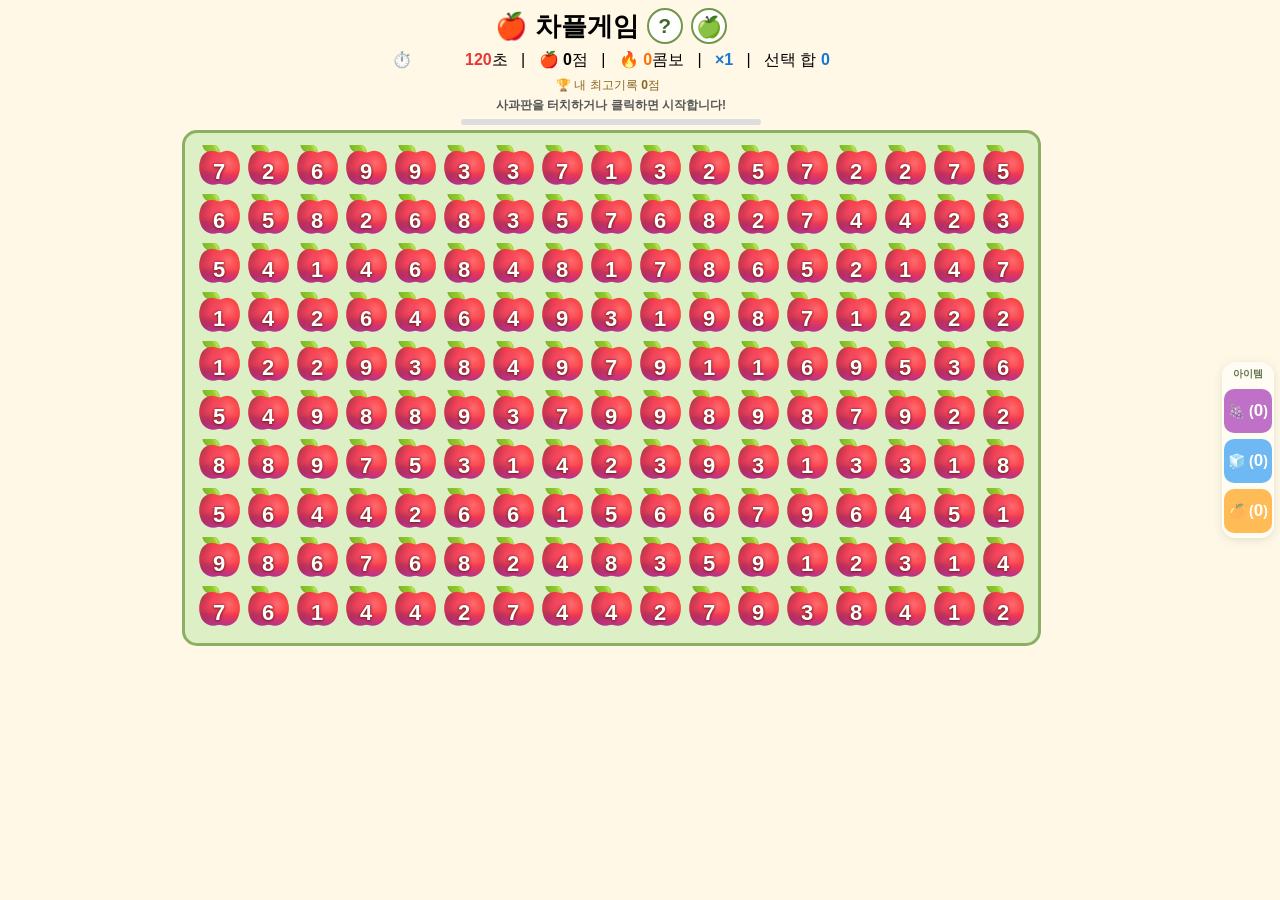
==== index.html @ fba8ff56 "Enable native two-finger zoom while preserving single-finger gameplay" ====
<!DOCTYPE html>
<html lang="ko">
<head>
<meta charset="UTF-8">
<meta name="viewport" content="width=device-width, initial-scale=1.0">

<title>차플게임</title>
<meta property="og:type" content="website">
<meta property="og:title" content="차플게임">
<meta property="og:url" content="https://bacycozina.github.io/chapple/">
<meta property="og:image" content="https://bacycozina.github.io/chapple/chapple-preview.png">
<meta property="og:image:width" content="1200">
<meta property="og:image:height" content="630">
<meta property="og:image:alt" content="기존 사과 그림을 사용한 차플게임 표지">
<meta name="twitter:card" content="summary_large_image">
<meta name="twitter:title" content="차플게임">
<meta name="twitter:image" content="https://bacycozina.github.io/chapple/chapple-preview.png">
<link rel="icon" type="image/png" href="./apple-icon.png">
<link rel="apple-touch-icon" href="./apple-icon.png">

<style>
* {
    box-sizing: border-box;
}

body {
    margin: 0;
    padding: 20px 10px 40px;
    font-family: Arial, sans-serif;
    background: #fff8e7;
    text-align: center;
    user-select: none;
}

h1 {
    margin: 0 0 12px;
}

/* =========================
   상단 정보
========================= */

#info {
    font-size: 18px;
    margin-bottom: 8px;
}

#timer {
    color: #e53935;
    font-weight: bold;
}

#score {
    font-weight: bold;
}

#combo {
    color: #ff6f00;
    font-weight: bold;
}

#multiplier {
    color: #1976d2;
    font-weight: bold;
}

#currentSum {
    color: #1976d2;
    font-weight: bold;
}

/* =========================
   파란 불꽃
========================= */

.blue-fire {
    display: inline-block;

    filter:
        hue-rotate(150deg)
        saturate(2.5)
        brightness(1.15);

    animation:
        blueFirePulse 0.65s
        infinite alternate;
}

@keyframes blueFirePulse {
    from {
        transform: scale(1);
    }

    to {
        transform: scale(1.2);
    }
}

/* =========================
   상태 메시지
========================= */

#status {
    height: 28px;
    margin-bottom: 7px;
    font-weight: bold;
    color: #555;
}

/* =========================
   콤보 게이지
========================= */

#comboBarContainer {
    width: 300px;
    height: 8px;

    margin:
        0 auto 12px;

    background: #ddd;

    border-radius: 20px;

    overflow: hidden;
}

#comboBar {
    width: 0%;
    height: 100%;

    background:
        linear-gradient(
            90deg,
            #ff9800,
            #ff5722
        );
}

/* =========================
   게임판
========================= */

#gameWrapper {
    position: relative;

    width: max-content;
    max-width: 100%;

    margin: auto;
}

#game {
    display: grid;

    grid-template-columns:
        repeat(17, 45px);

    grid-template-rows:
        repeat(10, 45px);

    gap: 4px;

    width: max-content;

    padding: 15px;

    background: #dcefc5;

    border:
        3px solid #8caf64;

    border-radius: 15px;

    cursor: crosshair;

    transition:
        box-shadow 0.2s,
        border-color 0.2s;
}

/* =========================
   사과
========================= */

.apple {
    position: relative;
    isolation: isolate;
    width: 45px;
    height: 45px;
    display: flex;
    align-items: center;
    justify-content: center;
    padding-top: 8px;
    border: none;
    border-radius: 0;
    background: transparent;
    color: white;
    font-size: 19px;
    font-weight: bold;
    text-shadow: 0 1px 3px #702020, 0 0 2px #702020;
    transition: transform 0.1s, filter 0.1s;
}
.apple::before {
    content: ""; background: url("[data-uri]") center / 110% 110% no-repeat;
    position: absolute;
    inset: 0;
    z-index: -1;
    display: flex;
    align-items: center;
    justify-content: center;
    font-family: "Apple Color Emoji", "Segoe UI Emoji", "Noto Color Emoji", sans-serif;
    font-size: 41px;
    font-weight: normal;
    line-height: 1;
    text-shadow: none;
    pointer-events: none;
}

.apple.selected {
    transform:
        scale(1.08);

    filter:
        brightness(1.35)
        drop-shadow(
            0 0 5px #ffeb3b
        );

    border-color:
        #ffeb3b;
}

.apple.removed {
    visibility: hidden;
    pointer-events: none;
}

/* =========================
   조합 힌트 과일
========================= */

.apple.hint {
    filter: drop-shadow(0 0 4px #ff9800);
}
.apple.hint::before {
    content: ""; background-image: url("[data-uri]");
}
.apple.hint.selected {
    filter: brightness(1.35) drop-shadow(0 0 5px #ffeb3b);
}

/* =========================
   드래그 선택 영역
========================= */

#selection {
    position: fixed;

    display: none;

    border:
        2px solid #2196f3;

    background:
        rgba(
            33,
            150,
            243,
            0.15
        );

    pointer-events: none;

    z-index: 1000;
}

/* =========================
   아이템
========================= */

#items {
    margin-top: 20px;
}

#items h3 {
    margin-bottom: 10px;
}

.itemButton {
    margin: 5px;

    min-width: 190px;

    padding:
        11px 16px;

    border: none;

    border-radius: 10px;

    color: white;

    font-size: 15px;
    font-weight: bold;

    cursor: pointer;

    transition:
        transform 0.1s,
        opacity 0.1s;
}

.itemButton:not(:disabled):hover {
    transform:
        translateY(-2px);
}

#boostItem {
    background:
        #9c27b0;
}

#freezeItem {
    background:
        #2196f3;
}

#hintItem {
    background:
        #ff9800;
}

.itemButton:disabled {
    background: #aaa;
    cursor: default;
    opacity: 0.65;
}

/* =========================
   게임 종료 화면
========================= */

#overlay {
    position: absolute;

    inset: 0;

    display: none;

    align-items: center;
    justify-content: center;

    background:
        rgba(
            255,
            255,
            255,
            0.93
        );

    border-radius: 15px;

    z-index: 500;
}

#overlayBox {
    background: white;

    padding:
        30px 45px;

    border:
        2px solid #ddd;

    border-radius: 15px;

    box-shadow:
        0 8px 30px
        rgba(0, 0, 0, 0.15);
}

#overlayTitle {
    margin:
        0 0 12px;

    font-size: 32px;
}

#finalScore {
    margin: 10px;

    color: #e53935;

    font-size: 28px;
    font-weight: bold;
}

#reward {
    min-height: 24px;

    margin-top: 12px;

    color: #ff6f00;

    font-size: 17px;
    font-weight: bold;
}

#restartButton {
    margin-top: 20px;

    padding:
        12px 30px;

    border: none;

    border-radius: 10px;

    background: #4caf50;

    color: white;

    font-size: 18px;
    font-weight: bold;

    cursor: pointer;
}

/* =========================
   ×2 부스트 효과
========================= */

body.comboBoost #game {
    border-color:
        #2196f3;

    box-shadow:
        0 0 20px
        rgba(
            33,
            150,
            243,
            0.75
        );
}

/* =========================
   시간 동결 효과
========================= */

body.freeze #timer {
    color: #2196f3;
}

body.freeze #game {
    box-shadow:
        0 0 18px
        rgba(
            33,
            150,
            243,
            0.35
        );
}

/* 작은 화면 스크롤 */

@media (
    max-width: 850px
) {

    #gameWrapper {
        overflow-x: auto;
    }

}

/* 플레이 방법 */
.titleRow { display: flex; align-items: center; justify-content: center; gap: 12px; margin-bottom: 12px; }
.titleRow h1 { margin: 0; }
#helpButton { width: 32px; height: 32px; border: 2px solid #73964d; border-radius: 50%; background: white; color: #43682d; font-size: 22px; font-weight: bold; cursor: pointer; }
#helpButton:hover { background: #eaf5df; }
#helpButton:focus-visible, #helpClose:focus-visible { outline: 3px solid #2196f3; outline-offset: 3px; }
.startTip { margin: 0 0 12px; color: #61734c; font-size: 14px; }
#helpDialog { width: min(560px, calc(100% - 28px)); max-height: 85vh; padding: 24px; border: 2px solid #9aba75; border-radius: 20px; background: #fffdf5; color: #35452d; text-align: left; user-select: text; box-shadow: 0 16px 60px #0003; }
#helpDialog::backdrop { background: #20321d88; }
#helpDialog h2 { margin: 0 0 8px; font-size: 24px; }
#helpDialog h3 { margin: 22px 0 8px; font-size: 17px; color: #537c34; }
#helpDialog p, #helpDialog li { line-height: 1.65; font-size: 15px; }
#helpDialog ul, #helpDialog ol { padding-left: 22px; margin: 8px 0; }
#helpDialog li + li { margin-top: 6px; }
#helpDialog table { width: 100%; border-collapse: collapse; font-size: 14px; }
#helpDialog th, #helpDialog td { padding: 9px; border-bottom: 1px solid #dce8cb; text-align: left; line-height: 1.5; }
.helpNote { background: #eef5e3; padding: 12px; border-radius: 10px; }
#helpClose { display: block; width: 100%; margin-top: 20px; padding: 12px; border: 0; border-radius: 12px; background: #557f39; color: white; font-size: 16px; font-weight: bold; cursor: pointer; }


/* Same 17 × 10 board, scaled to fit phones without horizontal scrolling. */
#game { touch-action: pinch-zoom; -webkit-user-select: none; }
#helpButton { min-width: 44px; min-height: 44px; }
.mobileTip { display: none; }
@media (max-width: 900px) {
    body { padding: 12px 8px 24px; }
    #gameWrapper { width: 100%; max-width: 865px; overflow: visible; }
    #game {
        --cell: min(45px, calc((100vw - 44px) / 17 - 2px));
        grid-template-columns: repeat(17, var(--cell));
        grid-template-rows: repeat(10, var(--cell));
        gap: 2px; width: 100%; padding: 10px; border-width: 2px;
    }
    .apple { width: var(--cell); height: var(--cell); font-size: clamp(10px, 2.5vw, 19px); padding-top: calc(var(--cell) * .16); }
    .apple::before { font-size: calc(var(--cell) * .95); }
    #info { font-size: 14px; line-height: 1.9; }
    #status { height: auto; min-height: 28px; font-size: 14px; }
    #comboBarContainer { width: min(300px, 85%); }
    #items { margin-top: 12px; }
    .itemButton { min-width: 0; min-height: 44px; padding: 10px; font-size: 13px; }
    #overlayBox { padding: 16px; max-width: 95%; }
    #overlayTitle { font-size: 23px; }
    #finalScore { font-size: 22px; }
    #reward { font-size: 14px; }
    #restartButton { margin-top: 10px; padding: 10px 24px; }
    .mobileTip { display: block; color: #61734c; font-size: 12px; margin: 8px 0; }
}

[hidden] { display: none !important; }
#personalRecord { margin: 6px 0; color: #876620; font-size: 15px; }
#recordNotice { color: #c35a00; font-weight: bold; }
#giftNotice { color: #82509b; font-size: 13px; margin: 5px auto; max-width: 800px; }
#timeWarning { color: #df202f; display: inline-block; font-size: 26px; animation: dangerPulse .65s infinite alternate; }
.timeUrgent #timer { color: #d21626; }
@keyframes dangerPulse { to { transform: scale(1.18); opacity: .55; } }
#effects { width: min(360px,95%); margin: 0 auto 12px; }
.effectRow { display:flex; flex-wrap:wrap; justify-content:space-between; gap:4px; margin:7px 0; font-size:13px; color:#9c27b0; }
.effectTrack { width:100%; height:5px; background:#e4dfda; border-radius:8px; overflow:hidden; }
.effectFill { height:100%; background:currentColor; }
.comboEffect { color:#1976d2; } .freezeEffect { color:#098bab; } .hintEffect { color:#dc8109; }
#hintFloat { position:absolute; right:8px; top:-28px; z-index:2; font-size:26px; pointer-events:none; animation:floatFruit 1.5s ease-in-out infinite alternate; }
@keyframes floatFruit { to { transform:translateY(-8px) rotate(12deg); } }
@media(prefers-reduced-motion:reduce) { #hintFloat,#timeWarning { animation:none; } }

/* Compact item dock stays within easy reach without covering the board. */
body { padding-right: 68px; }
#items { position: fixed; right: 6px; top: 50%; transform: translateY(-50%); z-index: 600; margin: 0; display: flex; flex-direction: column; gap: 6px; width: 52px; padding: 5px 2px; border-radius: 14px; background: #fffdf4eF; box-shadow: 0 2px 10px #39542525; }
#items .itemDockTitle { margin: 0 0 2px; font-size: 10px; color: #65764e; }
#items .itemButton { width: 48px; min-width: 0; min-height: 44px; margin: 0; padding: 5px 1px; font-size: 14px; border-radius: 10px; }
@media(max-width:900px) {
    body { padding-right: 68px; }
    #game { --cell: min(45px, calc((100vw - 104px) / 17 - 2px)); }
}

/* Touch gestures beginning inside the board belong only to the game. */
#gameWrapper, #game, #game .apple {
    touch-action: pinch-zoom;
    overscroll-behavior: none;
    -webkit-touch-callout: none;
}


/* Keep the board anchored while timed effects and rewards change. */
#effects { min-height: 144px; margin: 12px auto 0; }
#effects .effectRow { height: 29px; margin: 7px 0; }
#effects .effectRow[hidden] { display: flex !important; visibility: hidden; }
#status { height: 28px; min-height: 28px; white-space: nowrap; overflow: hidden; text-overflow: ellipsis; line-height: 28px; }
#personalRecord { height: 42px; line-height: 21px; overflow: hidden; }
#recordNotice { display: block; height: 21px; }
#info { font-variant-numeric: tabular-nums; line-height: 28px; }
#freezeBadge, #timeWarning { display: inline-block; width: 22px; height: 28px; vertical-align: middle; font-size: 21px; }
#freezeBadge[hidden], #timeWarning[hidden] { display: inline-block !important; visibility: hidden; }
#game { position: relative; isolation: isolate; background: linear-gradient(var(--danger-tint, transparent),var(--danger-tint, transparent)), #dcefc5; }
#game::before, #game::after { content: ""; position: absolute; inset: 0; border-radius: 12px; pointer-events: none; z-index: -1; }
.timeUrgent #game::before { animation: urgentBoard var(--danger-speed,1s) ease-in-out infinite alternate; }
@keyframes urgentBoard { from { box-shadow: inset 0 0 3px rgba(215,25,35,.12); } to { box-shadow: inset 0 0 23px rgba(215,25,35,var(--danger-glow,.5)), 0 0 9px rgba(215,25,35,.3); } }
#game.milestone::after { animation: milestoneFlash 1.1s ease-out; }
@keyframes milestoneFlash {
    0%,100% { background: transparent; transform: translateX(0); }
    15% { background: #57b44d99; transform: translateX(-2px); }
    30% { background: #57b44d77; transform: translateX(2px); }
    45% { background: #57b44d55; transform: translateX(-1px); }
    65% { background: #57b44d33; transform: translateX(0); }
}
#milestoneBadge { position: absolute; top: 8px; left: 50%; transform: translateX(-50%); z-index: 4; width: max-content; max-width: 95%; padding: 6px 12px; border-radius: 20px; background: #297934; color: white; font-size: 13px; font-weight: bold; pointer-events: none; box-shadow: 0 2px 8px #17432144; }
@media(prefers-reduced-motion:reduce) { .timeUrgent #game::before { animation: none; box-shadow: inset 0 0 15px #df293755; } #game.milestone::after { animation: none; background: #57b44d66; } }

/* Clearer numbers and explicit reward names without shifting the board. */
.apple { font-size: 22px; }
#milestoneBadge { white-space: normal; text-align: center; font-size: 14px; }
#giftNotice { font-size: 15px; font-weight: bold; }
#items .itemButton span { font-size: 17px; font-weight: 800; }
@media(max-width:900px) {
    .apple { font-size: clamp(11px, calc(var(--cell) * .7), 22px); }
    #milestoneBadge { font-size: 12px; }
}


.modePicker { margin: 6px auto 12px; max-width: 500px; }
.modePicker label { font-size: 13px; color: #537c34; font-weight: bold; margin-right: 6px; }
#gameMode { max-width: 100%; min-height: 44px; padding: 7px 10px; background: #fffdf5; color: #35452d; border: 1px solid #9aba75; border-radius: 10px; font-size: 14px; }
#gameMode:disabled { opacity: .75; }
#modeRule { min-height: 34px; margin: 5px 0 0; font-size: 12px; line-height: 17px; color: #61734c; }

#modeButton { min-width:44px; min-height:44px; border:2px solid #73964d; border-radius:12px; background:#fffdf5; color:#43682d; font-weight:bold; cursor:pointer; }
#modeDialog { width:min(470px,calc(100% - 28px)); max-height:85vh; padding:22px; border:2px solid #9aba75; border-radius:20px; background:#fffdf5; color:#35452d; text-align:left; }
#modeDialog::backdrop { background:#20321d88; }
#modeDialog h2 { margin-top:0; }
#modeDialog p { line-height:1.6; font-size:14px; }
#modeDialog .modeNote { font-size:12px; color:#61734c; }
#modeStart,#modeClose { min-height:44px; padding:10px 14px; border:0; border-radius:10px; cursor:pointer; margin-top:8px; }
#modeStart { background:#557f39; color:white; font-weight:bold; }
#modeClose { background:#e8eedf; color:#35452d; }
#practiceSum { display:none; font-size:18px; color:#537c34; margin:10px 0; }
.beginnerMode #practiceSum { display:block; }
.beginnerMode #info,.beginnerMode #personalRecord,.beginnerMode #comboBarContainer,
.beginnerMode #items,.beginnerMode #effects,.beginnerMode #giftNotice { display:none; }

#refillNotice { position:absolute; inset:0; display:flex; flex-direction:column; gap:10px; align-items:center; justify-content:center; z-index:450; background:#f5ffe9dd; border-radius:15px; color:#375f24; pointer-events:none; animation:refillNoticeIn .3s ease-out; }
#refillNotice strong { font-size:clamp(15px,3vw,24px); }
#refillNotice span { font-size:clamp(14px,2.5vw,20px); }
@keyframes refillNoticeIn { from { opacity:0; transform:translateY(12px); } to { opacity:1; transform:translateY(0); } }
#game.refillOut .apple { opacity:.18; transition:opacity .35s; }
#game.refillIn .apple { animation:appleArrival .45s ease-out both; animation-delay:var(--arrival-delay,0ms); }
#gameWrapper:has(.refillIn) #refillNotice { animation:refillNoticeAway .4s ease-in forwards; }
@keyframes refillNoticeAway { to { opacity:0; transform:translateY(-12px); } }
@keyframes appleArrival { from { opacity:0; transform:translateY(-9px) scale(.85); } to { opacity:1; transform:translateY(0) scale(1); } }
@media(prefers-reduced-motion:reduce) {
    #refillNotice,#gameWrapper:has(.refillIn) #refillNotice { animation:none; }
    #gameWrapper:has(.refillIn) #refillNotice { opacity:0; }
    #game.refillIn .apple { animation:none; }
}
#modeButton { width: 44px; height: 44px; padding: 0; border: 2px solid #73964d; border-radius: 50%; background: white; font-size: 23px; line-height: 1; display: inline-flex; align-items: center; justify-content: center; }
#modeButton:hover { background: #eaf5df; }

.modePlayRow { display: flex; gap: 8px; align-items: center; margin-top: 6px; }
.modePlayRow #gameMode { flex: 1; min-width: 0; }
.modePlayRow #modeStart { margin: 0; flex: none; min-height: 44px; white-space: nowrap; }

#darkMask { display:none; position:absolute; inset:0; z-index:3; pointer-events:none; border-radius:15px; background:#080909; }
.darkMode #darkMask { display:block; }
.darkMode #darkMask.lit { background:radial-gradient(circle var(--light-radius,85px) at var(--light-x,-1000px) var(--light-y,-1000px), rgba(0,0,0,.02) 0%, rgba(0,0,0,.12) 27%, rgba(0,0,0,.48) 57%, rgba(0,0,0,.83) 82%, #080909 100%); }

.modeCard { display:flex; align-items:center; gap:14px; border-bottom:1px solid #dce8cb; padding:12px 0; }
.modeCard > div { flex:1; min-width:0; }
#modeDialog .modeCard h3 { margin:0 0 5px; font-size:16px; }
#modeDialog .modeCard p { margin:0; font-size:13px; }
.modePlay { flex:none; min-height:44px; padding:10px 12px; border:0; border-radius:10px; color:white; background:#557f39; font-weight:bold; cursor:pointer; }
.modePlay:focus-visible { outline:3px solid #2196f3; outline-offset:2px; }

#augmentDialog {width:min(680px,94vw);max-height:88dvh;overflow:auto;border:0;border-radius:22px;padding:22px;background:#fffdf6;color:#263b2b;}
#augmentDialog::backdrop {background:#10241bd9;}
.augChoices {display:grid;grid-template-columns:repeat(3,1fr);gap:12px;}
.augCard {display:flex;flex-direction:column;gap:12px;padding:18px 12px;border:2px solid;border-radius:16px;cursor:pointer;font:inherit;text-align:left;white-space:normal;line-height:1.5;min-width:0;}
.augCard strong {font-size:19px}.augCard small {font-weight:bold}.augCard span {font-size:14px}
.aug-bronze {background:#f7e7d8;color:#7a4829;border-color:#be8558;}
.aug-gold {background:#fff0b5;color:#71510b;border-color:#e3b736;}
.aug-diamond {background:#d9f6ff;color:#1c6179;border-color:#70cee9;}
.aug-prism {color:#352b63;border-color:#cba5ff;background:linear-gradient(120deg,#e7c8ff,#bbffe7,#ffdfed,#c6ddff);background-size:300% 300%;animation:aurora 4s ease infinite;box-shadow:0 0 16px #b79cff99;}
@keyframes aurora {50%{background-position:100% 100%;}}
#augmentBar {max-width:740px;margin:10px auto;text-align:left;font-size:13px;padding:10px;border-radius:12px;background:#fff;}
#augmentBar[hidden]{display:none}#augmentBar p {padding:8px;border-radius:8px;margin:6px 0;}
.apple.held {outline:3px solid #af70ff;background:#daccff;}
@media(max-width:520px){.augChoices{grid-template-columns:1fr}.augCard{gap:5px;padding:12px}.augCard strong{font-size:17px}#augmentDialog{padding:16px}}



























/* CATALOG STYLES START */
#augmentDialog h2:focus{outline:none}.augCard:focus-visible{outline:2px solid #557f39;outline-offset:3px}
#augmentBar {display:flex;justify-content:center;gap:10px;background:transparent;padding:4px;margin:10px auto;}
.augmentNavButton {display:flex;align-items:center;gap:8px;min-height:44px;padding:8px 12px;border:1px solid #d5dfc6;border-radius:12px;background:#fffdf6;color:#466831;cursor:pointer;font:inherit;}
.augmentNavIcon {display:inline-flex;align-items:center;justify-content:center;width:28px;height:28px;border:2px solid #557f39;border-radius:50%;background:#fff9db;font-size:20px;font-weight:bold;}
#augmentCatalog {box-sizing:border-box;width:96vw;max-width:1800px;max-height:94dvh;overflow:auto;padding:18px;border:0;border-radius:18px;background:#fffdf6;color:#263b2b;}
#augmentCatalog::backdrop{background:#10241bd9}#augmentCatalog h2{margin:0 70px 8px 0;font-size:22px;text-align:left}
#catalogClose{position:absolute;right:18px;top:14px;min-height:36px;padding:5px 18px;border:0;border-radius:10px;background:#557f39;color:white;cursor:pointer}
#catalogOwned{text-align:left;font-size:13px;margin:8px 0 12px;line-height:1.5}
.catalogTableWrap{display:grid;grid-template-columns:repeat(4,minmax(0,1fr));gap:10px;align-items:start}
#augmentCatalog caption{font-size:15px;font-weight:bold;padding:8px;border-radius:8px 8px 0 0;text-align:center;}
#augmentCatalog table{border-collapse:collapse;table-layout:fixed;width:100%;font-size:12px;text-align:left;line-height:1.35}
#augmentCatalog th,#augmentCatalog td{padding:4px 6px;border:1px solid #dddcd0;overflow-wrap:anywhere;vertical-align:top}
#augmentCatalog thead th:first-child{width:33%}#augmentCatalog thead th{background:#e5eddb}
#augmentCatalog small{font-size:10px;font-weight:normal}.catalogReason{display:block;color:#76573a;margin-top:5px}
#augmentCatalog .catalogHas td{background:#edf8e7}#augmentCatalog .catalogHas small{font-weight:bold;color:#236125}
@media(min-width:1100px) and (min-height:800px){#augmentCatalog table{font-size:13px}#augmentCatalog th,#augmentCatalog td{padding:6px}}
@media(max-width:900px){#augmentCatalog{width:94vw}.catalogTableWrap{grid-template-columns:1fr}#augmentCatalog table{font-size:13px}#augmentCatalog th,#augmentCatalog td{padding:9px}}
/* CATALOG STYLES END */

/* COMPACT PLAY LAYOUT START */
body {padding:8px 68px 8px 10px;}
.titleRow {gap:8px;margin-bottom:3px;}
.titleRow h1 {font-size:26px;line-height:36px;}
#modeRule {display:none !important;}
#info {font-size:16px;line-height:26px;margin-bottom:0;}
#personalRecord {height:20px;line-height:20px;font-size:12px;margin:0;}
#recordNotice {display:inline;height:auto;margin-left:6px;}
#status {height:21px;min-height:21px;line-height:21px;font-size:12px;margin:0 0 3px;}
#comboBarContainer {height:6px;margin:0 auto 5px;}
#scoreboardSlot {position:relative;height:28px;}
#info {height:100%;}
#practiceSum {position:absolute;inset:0;margin:0;font-size:15px;align-items:center;justify-content:center;gap:5px;}
.beginnerMode #practiceSum {display:flex;}
.beginnerMode #info,.beginnerMode #personalRecord,.beginnerMode #comboBarContainer {display:block;visibility:hidden;}
#effects {display:grid;grid-template-columns:repeat(4,minmax(0,1fr));gap:4px 10px;width:min(740px,100%);min-height:32px;margin:4px auto 0;}
#effects .effectRow {height:28px;margin:0;font-size:11px;line-height:14px;gap:1px 3px;}
#effects .effectTrack {height:3px;}
#giftNotice {height:20px;line-height:20px;white-space:nowrap;overflow:hidden;text-overflow:ellipsis;margin:2px auto 0;font-size:12px;}
#augmentBar {margin:4px auto;padding:0;gap:8px;}
.augmentNavButton {padding:3px 10px;min-height:38px;font-size:12px;}
.augmentNavIcon {width:26px;height:26px;font-size:18px;}
#modeClose {display:block;margin:10px 0 0 auto;}
#modeDialog .modePlay,#modeClose {width:64px;padding:10px 8px;}
#modeDialog {padding:18px;}
#modeDialog h2 {margin:0 0 6px;font-size:22px;}
#modeDialog .modeCard {padding:9px 0;}
@media(min-width:901px){
 #helpButton,#modeButton {width:36px;height:36px;min-width:36px;min-height:36px;font-size:21px;}
 #game {--compact-cell:clamp(26px,calc((100dvh - 290px)/10 - 4px),45px);grid-template-columns:repeat(17,var(--compact-cell));grid-template-rows:repeat(10,var(--compact-cell));padding:12px;}
 #game .apple {width:var(--compact-cell);height:var(--compact-cell);font-size:clamp(16px,calc(var(--compact-cell)*.49),22px);padding-top:calc(var(--compact-cell)*.1778);}
}
@media(max-width:900px){
 body {padding:6px 68px 8px 8px;}
 .titleRow h1 {font-size:23px;}
 #info {font-size:12px;line-height:24px;}
 #scoreboardSlot {height:52px;}
 #effects {grid-template-columns:repeat(2,minmax(0,1fr));min-height:60px;}
 .augmentNavButton {min-height:44px;padding:4px 6px;gap:5px;font-size:11px;}
 #freezeBadge,#timeWarning {width:17px;font-size:17px;}
}
@media(max-width:420px){#scoreboardSlot {height:72px;}}
/* COMPACT PLAY LAYOUT END */
</style>
</head>


<body>

<div class="titleRow">
    <h1>🍎 차플게임</h1>
    <button id="helpButton" type="button" aria-label="플레이 방법과 규칙 보기" aria-haspopup="dialog" aria-controls="helpDialog">?</button>
    <button id="modeButton" type="button" aria-label="모드 선택" title="모드 선택" aria-haspopup="dialog" aria-controls="modeDialog">🍏</button>
</div>

<dialog id="helpDialog" aria-labelledby="helpTitle">
    <h2 id="helpTitle" tabindex="-1" autofocus>🍎 플레이 방법</h2>
    <p>🖱️ 손가락이나 마우스로 드래그해서 <strong>클래식·차단막·차근차근 연습모드는 합 10</strong>, <strong>차곡차곡 모드는 합 10·20·30…</strong>을 만들어주세요.</p>
    <p>🔥 <strong>10콤보</strong> 달성 시 부스트 발동!</p>
    <p>⏱️ <strong>100점마다 20초</strong>가 추가돼요!</p>
    <p>🎁 <strong>100점마다 아이템 1개</strong> 즉시 지급!</p>
    <p>🍎 조합이 없으면 새 사과판! <strong>시간이 끝날 때까지</strong> 계속해요.</p>
    <p>🌱 차근차근 연습모드는 시간·점수·콤보·아이템 없이 연습해요.</p>
    <h3>🎒 아이템</h3>
    <p>🍇 <strong>점수 부스트:</strong> 10초 동안 점수 ×1.5!</p>
    <p>🧊 <strong>시간 동결:</strong> 10초 동안 게임 시간이 멈춰요. 콤보 시간은 계속 흘러요.</p>
    <p>🍊 <strong>조합 힌트:</strong> 10초 동안 현재 모드에서 지울 수 있는 조합의 사과를 🍊로 표시해요.</p>
    <button id="helpClose" type="button">알겠어요</button>
</dialog>


<p id="modeRule" hidden></p>
<dialog id="modeDialog" aria-labelledby="modeTitle">
<h2 id="modeTitle" tabindex="-1" autofocus>🎮 모드 선택</h2>
<div class="modeCard"><div><h3>🍎 클래식</h3><p>합 10을 만들어요. 시간제한, 점수와 콤보에 도전해요.</p></div><button type="button" class="modePlay" data-mode="classic" aria-label="클래식 플레이">플레이</button></div>
<div class="modeCard"><div><h3>🔢 차곡차곡</h3><p>합이 10·20·30…이면 지워져요. 크게 묶어 높은 점수를 노려보세요.</p></div><button type="button" class="modePlay" data-mode="multiples" aria-label="차곡차곡 플레이">플레이</button></div>
<div class="modeCard"><div><h3>🔦 차단막</h3><p>마우스 주변 약 9칸만 동그랗게 보여요. 모바일은 마지막으로 누른 곳을 계속 비춰요. 합 10을 찾아보세요!</p></div><button type="button" class="modePlay" data-mode="dark" aria-label="차단막 플레이">플레이</button></div>
<div class="modeCard"><div><h3>🌱 차근차근 연습모드</h3><p>시간제한과 점수 없이 합 10을 연습해요. 콤보와 아이템 없이 천천히 즐겨요.</p></div><button type="button" class="modePlay" data-mode="beginner" aria-label="차근차근 연습모드 플레이">플레이</button></div>
<div class="modeCard"><div><h3>✨ 차별적인 능력</h3><p>새 판마다 능력을 선택해요. 얻은 능력은 한 판 동안 유지돼요.</p></div><button type="button" class="modePlay" data-mode="augment" aria-label="차별적인 능력 플레이">플레이</button></div>
<button id="modeClose" type="button">닫기</button>
</dialog>
<div id="scoreboardSlot">
<div id="practiceSum">선택 합 <strong id="practiceSumValue">0</strong> / 10</div>
<div id="info">

    ⏱️
    <span id="freezeBadge" hidden aria-label="시간 동결 중">🧊</span><span id="timeWarning" hidden role="status" aria-label="남은 시간 10초 이하">⚠</span>
<span id="timer">
        120
    </span>초

    &nbsp; | &nbsp;

    🍎
    <span id="score">
        0
    </span>점

    &nbsp; | &nbsp;

    🔥
    <span id="combo">
        0
    </span>콤보

    &nbsp; | &nbsp;

    <span id="boostIcon"></span>

    <span id="multiplier">
        ×1
    </span>

    &nbsp; | &nbsp;

    선택 합
    <span id="currentSum">
        0
    </span>

</div>


</div>
<div id="personalRecord">🏆 내 최고기록 <strong id="bestScore">0</strong>점 <span id="recordNotice" role="status"></span></div>
<div id="status">
    사과판을 터치하거나 클릭하면 시작합니다!
</div>


<div id="comboBarContainer">

    <div id="comboBar">
    </div>

</div>


<div id="gameWrapper"><div id="darkMask" aria-hidden="true"></div><div id="refillNotice" hidden role="status"><strong>더 이상 할 게 없습니다!</strong><span>다시 채울게요! 🍎</span></div><div id="milestoneBadge" hidden role="status"></div><div id="hintFloat" hidden aria-hidden="true">🍊</div>

    <div id="game">
    </div>


    <div id="overlay">

        <div id="overlayBox">

            <h2 id="overlayTitle">
                게임 종료
            </h2>

            <div>
                최종 점수
            </div>

            <div id="finalScore">
                0점
            </div>

            <div id="reward">
            </div>

            <button id="restartButton">
                다시하기
            </button>

        </div>

    </div>

</div>


<div id="effects" aria-label="효과 남은 시간"><div id="comboEffect" class="effectRow comboEffect" hidden><span>🔥 콤보 ×2</span><strong class="effectSeconds"></strong><div class="effectTrack"><div class="effectFill"></div></div></div><div id="boostEffect" class="effectRow boostEffect" hidden><span>🍇 점수 ×1.5</span><strong class="effectSeconds"></strong><div class="effectTrack"><div class="effectFill"></div></div></div><div id="freezeEffect" class="effectRow freezeEffect" hidden><span>🧊 시간 동결</span><strong class="effectSeconds"></strong><div class="effectTrack"><div class="effectFill"></div></div></div><div id="hintEffect" class="effectRow hintEffect" hidden><span>🍊 조합 연결</span><strong class="effectSeconds"></strong><div class="effectTrack"><div class="effectFill"></div></div></div></div>
<div id="giftNotice" role="status"></div>

<div id="items">

    <h3 class="itemDockTitle">아이템</h3>


    <button
        id="boostItem" aria-label="점수 1.5배, 10초" title="점수 1.5배, 10초"
        class="itemButton"
    >
        🍇
        (<span id="boostCount">0</span>)
    </button>


    <button
        id="freezeItem" aria-label="시간 동결, 10초" title="시간 동결, 10초"
        class="itemButton"
    >
        🧊
        (<span id="freezeCount">0</span>)
    </button>


    <button
        id="hintItem" aria-label="조합 힌트, 10초" title="조합 힌트, 10초"
        class="itemButton"
    >
        🍊
        (<span id="hintCount">0</span>)
    </button>

</div>


<div id="selection">
</div>


<script>

/* =========================================
   HTML 요소
========================================= */

const game =
    document.getElementById(
        "game"
    );

const selection =
    document.getElementById(
        "selection"
    );

const timerText =
    document.getElementById(
        "timer"
    );

const scoreText =
    document.getElementById(
        "score"
    );

const comboText =
    document.getElementById(
        "combo"
    );

const multiplierText =
    document.getElementById(
        "multiplier"
    );

const boostIcon =
    document.getElementById(
        "boostIcon"
    );

const currentSumText =
    document.getElementById(
        "currentSum"
    );

const statusText =
    document.getElementById(
        "status"
    );

const comboBar =
    document.getElementById(
        "comboBar"
    );

const overlay =
    document.getElementById(
        "overlay"
    );

const overlayTitle =
    document.getElementById(
        "overlayTitle"
    );

const finalScore =
    document.getElementById(
        "finalScore"
    );

const reward =
    document.getElementById(
        "reward"
    );

const restartButton =
    document.getElementById(
        "restartButton"
    );

const boostItem =
    document.getElementById(
        "boostItem"
    );

const freezeItem =
    document.getElementById(
        "freezeItem"
    );

const hintItem =
    document.getElementById(
        "hintItem"
    );

const boostCountText =
    document.getElementById(
        "boostCount"
    );

const freezeCountText =
    document.getElementById(
        "freezeCount"
    );

const hintCountText =
    document.getElementById(
        "hintCount"
    );


/* =========================================
   기본 설정
========================================= */

const ROWS = 10;
const COLS = 17;

const START_TIME = 120;

// Time allowed after the current combo: 1–10, 11–20, then fixed.
function getComboLimit(currentCombo = combo) {
    if (currentCombo <= 10) {
        return Math.max(3000, 10000 - Math.max(0, currentCombo - 1) * 1000);
    }
    if (currentCombo <= 20) {
        return 5000 - (currentCombo - 11) * (2000 / 9);
    }
    return 3000;
}

const COMBO_BOOST_TIME =
    10000;

const ITEM_TIME =
    10000;


/* =========================================
   게임 상태
========================================= */

const MODE_KEY = "chapple-mode";
const MODE_NAMES = {
    augment: "✨ 차별적인 능력 · 합 10과 증강",
    classic: "🍎 클래식 · 합 10",
    multiples: "🔢 차곡차곡 · 합 10·20·30…",
    dark: "🔦 차단막 · 빛을 따라 합 10 찾기",
    beginner: "🌱 차근차근 연습모드 · 시간과 점수 없이 합 10 연습"
};
let gameMode = "classic";
try {
    const savedMode = localStorage.getItem(MODE_KEY);
    if (Object.hasOwn(MODE_NAMES, savedMode)) gameMode = savedMode;
} catch {}
function isValidSum(sum) {
    return sum > 0 && (gameMode === "multiples" ? sum % 10 === 0 : sum === 10);
}
function recordKey() {
    return gameMode === "dark" ? "chapple-best-score-dark" : gameMode === "multiples" ? "chapple-best-score-multiples" : "chapple-best-score";
}
function readBestScore() {
    try {
        const saved = Number(localStorage.getItem(recordKey()));
        return Number.isFinite(saved) && saved > 0 ? saved : 0;
    } catch { return 0; }
}
let bestScore = readBestScore();
let runStartBest = bestScore;
let recordAnnounced = false;
let refilling = false;
let refillStarted = 0;
let refillVersion = 0;
let apples = [];

let dragging = false;
let activePointerId = null;

let startX = 0;
let startY = 0;

let score = 0;

let timeLeft =
    START_TIME;

let playing = false;

let timerStarted = false;

let timerInterval = null;


/* 콤보 */

let combo = 0;

let lastSuccessTime = 0;


/* 10콤보 ×2 */

let comboBoostActive =
    false;

let comboBoostEnd = 0;


/* ×1.5 아이템 */

let itemBoostActive =
    false;

let itemBoostEnd = 0;


/* 시간 동결 */

let freezeActive =
    false;

let freezeEnd = 0;


/* 조합 연결 */

let hintActive =
    false;

let hintEnd = 0;


/* 100점 보너스 */

let nextTimeBonus =
    100;


/* 아이템 보유량 */

const INVENTORY_KEY = "chapple-items-v1";
function loadInventory() {
    try {
        const saved = JSON.parse(localStorage.getItem(INVENTORY_KEY));
        if (!saved || typeof saved !== "object") return {};
        const result = {};
        for (const key of ["boost", "freeze", "hint"]) {
            const value = saved[key];
            result[key] = Number.isSafeInteger(value) && value >= 0 ? value : 0;
        }
        return result;
    } catch { return {}; }
}
const savedInventory = loadInventory();
let boostCount = savedInventory.boost || 0;
let freezeCount = savedInventory.freeze || 0;
let hintCount = savedInventory.hint || 0;
function saveInventory() {
    try {
        localStorage.setItem(INVENTORY_KEY, JSON.stringify({
            boost: boostCount, freeze: freezeCount, hint: hintCount
        }));
    } catch {
        // Private browsing or unavailable storage must not interrupt play.
    }
}


/* =========================================
   새 게임
========================================= */

function startGame() {
    document.getElementById("modeRule").textContent = MODE_NAMES[gameMode];
    document.getElementById("modeRule").hidden = gameMode === "classic";
    document.body.classList.toggle("darkMode", gameMode === "dark");
    hideSpotlight();
    refillVersion++;
    refilling = false;
    game.classList.remove("refillOut", "refillIn");
    document.getElementById("refillNotice").hidden = true;
    document.body.classList.toggle("beginnerMode", gameMode === "beginner");

    clearInterval(
        timerInterval
    );

    timerInterval = null;

    game.innerHTML = "";

    apples = [];

    score = 0;

    timeLeft =
        START_TIME;

    combo = 0;

    lastSuccessTime = 0;

    nextTimeBonus = 100;

    comboBoostActive =
        false;

    itemBoostActive =
        false;

    freezeActive =
        false;

    hintActive =
        false;

    playing = true;

    timerStarted = false;

    dragging = false;


    scoreText.textContent =
        "0";

    timerText.textContent =
        START_TIME;

    comboText.textContent =
        "0";

    currentSumText.textContent =
        "0";

    multiplierText.textContent =
        "×1";

    boostIcon.innerHTML =
        "";

    comboBar.style.width =
        "0%";

    statusText.textContent =
        "사과판을 터치하거나 클릭하면 시작합니다!";

    overlay.style.display =
        "none";

    selection.style.display =
        "none";

    document.body.classList.remove(
        "comboBoost",
        "freeze"
    );

    updateItems();


    buildBoard();
    recordAnnounced = false;
    runStartBest = bestScore;
    document.getElementById("recordNotice").textContent = "";
    document.getElementById("giftNotice").textContent = "";
    updateEffects();
}
function buildBoard() {
    cancelSelection();
    game.innerHTML = ""; apples = [];
    for (
        let i = 0;
        i < ROWS * COLS;
        i++
    ) {

        const apple =
            document.createElement(
                "div"
            );

        apple.className =
            "apple";

        const number =
            Math.floor(
                Math.random() * 9
            ) + 1;

        apple.textContent =
            number;

        apple.dataset.value =
            number;

        apple.dataset.row =
            Math.floor(
                i / COLS
            );

        apple.dataset.col =
            i % COLS;

        game.appendChild(
            apple
        );

        apples.push(
            apple
        );
    }



    if (!findValidRectangles().length) {
        apples[0].dataset.value = 1; apples[0].textContent = "1";
        apples[1].dataset.value = 9; apples[1].textContent = "9";
    }
    if (hintActive) showHints();
}


/* =========================================
   타이머 시작
========================================= */

function startTimer() {

    if (timerStarted) {
        return;
    }

    timerStarted = true;
    if (gameMode === "beginner") {
        statusText.textContent = "🌱 천천히 합 10을 찾아보세요!";
        return;
    }

    statusText.textContent =
        "게임 진행 중!";

    timerInterval =
        setInterval(
            function() {

                /*
                   동결 중이면
                   시간 감소 X
                */

                if (
                    !freezeActive && !refilling
                ) {

                    timeLeft--;
                }


                if (
                    timeLeft <= 0
                ) {

                    timeLeft = 0;

                    timerText.textContent =
                        "0";

                    endGame(
                        false
                    );

                    return;
                }


                timerText.textContent =
                    timeLeft;

            },

            1000
        );
}


/* =========================================
   현재 점수 배수
========================================= */

function getMultiplier() {

    let multiplier = 1;

    /*
       콤보 ×2
    */

    if (
        comboBoostActive
    ) {

        multiplier *= 2;
    }

    /*
       아이템 ×1.5
    */

    if (
        itemBoostActive
    ) {

        multiplier *= 1.5;
    }

    /*
       둘 다 켜지면
       2 × 1.5 = ×3
    */

    return multiplier;
}


/* =========================================
   배수 표시
========================================= */

function updateMultiplier() {

    const value =
        getMultiplier();

    multiplierText.textContent =
        "×" + value;


    /*
       콤보 ×2 활성화 중이면
       파란 불꽃 표시
    */

    if (
        comboBoostActive
    ) {

        boostIcon.innerHTML =
            '<span class="blue-fire">🔥</span>';

    } else {

        boostIcon.innerHTML =
            "";
    }
}


/* =========================================
   10콤보 ×2 발동
========================================= */

function activateComboBoost() {

    comboBoostActive =
        true;

    /*
       이미 부스트 중에
       또 10콤보를 달성하면
       다시 10초로 갱신
    */

    comboBoostEnd =
        Date.now()
        +
        COMBO_BOOST_TIME;

    document.body.classList.add(
        "comboBoost"
    );

    updateMultiplier();

    statusText.innerHTML =
        '<span class="blue-fire">🔥</span> ' +
        '10콤보! 10초 동안 점수 ×2!';
}


/* =========================================
   100점마다 +20초
========================================= */

function checkTimeBonus() {
    const gifts = [];
    while (score >= nextTimeBonus) {
        timeLeft += 20; nextTimeBonus += 100; gifts.push(giveReward());
    }
    if (gifts.length) {
        showMilestone(nextTimeBonus - 100, gifts);
        timerText.textContent = timeLeft; updateItems();
        document.getElementById("giftNotice").textContent = "🎁 " + gifts.join(" · ") + " / 시간 +" + gifts.length * 20 + "초!";
        statusText.textContent = "🎁 " + gifts.join(" · ");
    }
    updateRecord(); updateEffects();
}


/* =========================================
   아이템 표시
========================================= */

function updateItems() {

    saveInventory();

    boostCountText.textContent =
        boostCount;

    freezeCountText.textContent =
        freezeCount;

    hintCountText.textContent =
        hintCount;


    boostItem.disabled =
        (
            boostCount <= 0 ||
            !playing || refilling ||
            !timerStarted
        );

    freezeItem.disabled =
        (
            freezeCount <= 0 ||
            !playing || refilling ||
            !timerStarted
        );

    hintItem.disabled =
        (
            hintCount <= 0 ||
            !playing || refilling ||
            !timerStarted
        );
}


/* =========================================
   ×1.5 아이템
========================================= */

boostItem.addEventListener(
    "click",

    function() {

        if (
            boostCount <= 0 ||
            !playing || refilling ||
            !timerStarted
        ) {
            return;
        }


        boostCount--;


        itemBoostActive =
            true;

        /*
           다시 사용하면
           10초로 갱신
        */

        itemBoostEnd =
            Date.now()
            +
            ITEM_TIME;


        updateItems();

        updateMultiplier();


        statusText.textContent =
            "🍇 10초 동안 점수 ×1.5!";
    }
);


/* =========================================
   시간 동결 아이템
========================================= */

freezeItem.addEventListener(
    "click",

    function() {

        if (
            freezeCount <= 0 ||
            !playing || refilling ||
            !timerStarted
        ) {
            return;
        }


        freezeCount--;


        freezeActive =
            true;


        freezeEnd =
            Date.now()
            +
            ITEM_TIME;


        document.body.classList.add(
            "freeze"
        );


        updateItems();


        statusText.textContent =
            "❄️ 제한시간 10초 동결!";
    }
);


/* =========================================
   조합 연결 아이템
========================================= */

hintItem.addEventListener(
    "click",

    function() {

        if (
            hintCount <= 0 ||
            !playing || refilling ||
            !timerStarted
        ) {
            return;
        }


        hintCount--;


        hintActive =
            true;


        hintEnd =
            Date.now()
            +
            ITEM_TIME;


        updateItems();


        showHints();


        statusText.textContent =
            "🍊 현재 모드에서 지울 수 있는 조합을 표시합니다!";
    }
);


/* =========================================
   가능한 합 10 직사각형 찾기
========================================= */

function findValidRectangles() {

    /*
       현재 게임판 숫자

       제거된 칸은 0
    */

    const grid =
        Array.from(
            {
                length: ROWS
            },

            () =>
                Array(
                    COLS
                ).fill(0)
        );


    for (
        let r = 0;
        r < ROWS;
        r++
    ) {

        for (
            let c = 0;
            c < COLS;
            c++
        ) {

            const apple =
                apples[
                    r * COLS + c
                ];


            if (
                apple &&
                !apple.classList.contains(
                    "removed"
                )
            ) {

                grid[r][c] =
                    Number(
                        apple.dataset.value
                    );
            }
        }
    }


    /*
       2차원 누적합
    */

    const prefix =
        Array.from(
            {
                length:
                    ROWS + 1
            },

            () =>
                Array(
                    COLS + 1
                ).fill(0)
        );


    for (
        let r = 0;
        r < ROWS;
        r++
    ) {

        for (
            let c = 0;
            c < COLS;
            c++
        ) {

            prefix[
                r + 1
            ][
                c + 1
            ] =

                grid[r][c]

                +

                prefix[
                    r
                ][
                    c + 1
                ]

                +

                prefix[
                    r + 1
                ][
                    c
                ]

                -

                prefix[
                    r
                ][
                    c
                ];
        }
    }


    function rectangleSum(
        top,
        left,
        bottom,
        right
    ) {

        return (

            prefix[
                bottom + 1
            ][
                right + 1
            ]

            -

            prefix[
                top
            ][
                right + 1
            ]

            -

            prefix[
                bottom + 1
            ][
                left
            ]

            +

            prefix[
                top
            ][
                left
            ]
        );
    }


    const results = [];


    /*
       가능한 모든
       직사각형 검사
    */

    for (
        let top = 0;
        top < ROWS;
        top++
    ) {

        for (
            let bottom = top;
            bottom < ROWS;
            bottom++
        ) {

            for (
                let left = 0;
                left < COLS;
                left++
            ) {

                for (
                    let right = left;
                    right < COLS;
                    right++
                ) {

                    const sum =
                        rectangleSum(
                            top,
                            left,
                            bottom,
                            right
                        );


                    if (
                        isValidSum(sum)
                    ) {

                        results.push({

                            top:
                                top,

                            left:
                                left,

                            bottom:
                                bottom,

                            right:
                                right

                        });
                    }
                }
            }
        }
    }


    return results;
}


/* =========================================
   힌트 표시
========================================= */

function showHints() {

    /*
       기존 힌트 제거
    */

    apples.forEach(
        function(apple) {

            apple.classList.remove(
                "hint"
            );
        }
    );


    const rectangles =
        findValidRectangles();


    /*
       너무 많은 사과가
       전부 변하는 것을 막기 위해
       최대 3개 조합 표시
    */

    const count =
        Math.min(
            3,
            rectangles.length
        );


    for (
        let i = 0;
        i < count;
        i++
    ) {

        const rect =
            rectangles[i];


        for (
            let r = rect.top;
            r <= rect.bottom;
            r++
        ) {

            for (
                let c = rect.left;
                c <= rect.right;
                c++
            ) {

                const apple =
                    apples[
                        r * COLS + c
                    ];


                if (
                    apple &&
                    !apple.classList.contains(
                        "removed"
                    )
                ) {

                    apple.classList.add(
                        "hint"
                    );
                }
            }
        }
    }
}


/* =========================================
   클리어 확인
========================================= */

function checkClear() {
    if (playing && !refilling && !findValidRectangles().length) refillBoard();
}
function refillBoard() {
    refilling = true;
    refillStarted = Date.now();
    const version = ++refillVersion;
    cancelSelection();
    updateItems();
    document.getElementById("refillNotice").hidden = false;
    game.classList.add("refillOut");
    setTimeout(() => {
        if (version !== refillVersion || !playing) return;
        buildBoard();
        game.classList.remove("refillOut");
        apples.forEach((apple, i) => {
            apple.style.setProperty("--arrival-delay", (Math.floor(i / COLS) * 35) + "ms");
        });
        game.classList.add("refillIn");
        setTimeout(() => {
            if (version !== refillVersion || !playing) return;
            const paused = Date.now() - refillStarted;
            if (lastSuccessTime) lastSuccessTime += paused;
            if (comboBoostActive) comboBoostEnd += paused;
            if (itemBoostActive) itemBoostEnd += paused;
            if (freezeActive) freezeEnd += paused;
            if (hintActive) hintEnd += paused;
            refilling = false;
            game.classList.remove("refillIn");
            document.getElementById("refillNotice").hidden = true;
            statusText.textContent = "🍎 다시 채웠어요! 이어서 플레이하세요.";
            updateItems();
            updateEffects();
        }, 850);
    }, 1400);
}


/* =========================================
   클리어 아이템 지급
========================================= */

function giveReward() {

    const random =
        Math.floor(
            Math.random() * 3
        );


    if (
        random === 0
    ) {

        boostCount++;

        return (
            "🍇 점수 ×1.5 아이템 획득!"
        );
    }


    if (
        random === 1
    ) {

        freezeCount++;

        return (
            "❄️ 시간 동결 아이템 획득!"
        );
    }


    hintCount++;

    return (
        "🍊 조합 연결 아이템 획득!"
    );
}


/* =========================================
   게임 종료 / 클리어
========================================= */

function endGame() {
    if (gameMode === "beginner" || !playing || refilling || timeLeft > 0) return;
    playing = false; cancelSelection(); clearInterval(timerInterval); timerInterval = null;
    comboBar.style.width = "0%"; updateRecord();
    finalScore.textContent = formatScore(score) + "점";
    overlayTitle.textContent = recordAnnounced ? "🏆 신기록 달성!" : "⏰ 게임 종료!";
    reward.textContent = "최고기록 " + formatScore(bestScore) + "점";
    statusText.textContent = "시간 종료!";
    comboBoostActive = itemBoostActive = freezeActive = hintActive = false;
    document.body.classList.remove("comboBoost", "freeze");
    apples.forEach(a => a.classList.remove("hint"));
    updateMultiplier(); updateItems(); updateEffects();
    overlay.style.display = "flex";
}


/* =========================================
   점수 표시
========================================= */

function formatScore(
    value
) {

    /*
       1.5배 때문에
       .5 점이 생길 수 있음

       예:
       3점 × 1.5 = 4.5점
    */

    if (
        Number.isInteger(
            value
        )
    ) {

        return value;
    }


    return value.toFixed(1);
}


/* =========================================
   드래그 시작
========================================= */

game.addEventListener(
    "pointerdown",

    function(e) {

        if (!playing || refilling) {
            return;
        }


        if (
            e.button !== 0 || !e.isPrimary || dragging
        ) {
            return;
        }


        /*
           첫 클릭 순간
           타이머 시작
        */

        if (
            !timerStarted
        ) {

            startTimer();

            updateItems();
        }


        dragging = true;
        activePointerId = e.pointerId;
        game.setPointerCapture(e.pointerId);


        startX =
            e.clientX;

        startY =
            e.clientY;


        selection.style.display =
            "block";


        selection.style.left =
            startX +
            "px";

        selection.style.top =
            startY +
            "px";

        selection.style.width =
            "0px";

        selection.style.height =
            "0px";


        e.preventDefault();
    }
);


/* =========================================
   드래그 중
========================================= */

document.addEventListener(
    "pointermove",

    function(e) {
        if (e.pointerId !== activePointerId) return;

        if (
            !dragging ||
            !playing
        ) {

            return;
        }


        const x =
            Math.min(
                startX,
                e.clientX
            );


        const y =
            Math.min(
                startY,
                e.clientY
            );


        const width =
            Math.abs(
                e.clientX -
                startX
            );


        const height =
            Math.abs(
                e.clientY -
                startY
            );


        selection.style.left =
            x +
            "px";

        selection.style.top =
            y +
            "px";

        selection.style.width =
            width +
            "px";

        selection.style.height =
            height +
            "px";


        const right =
            x +
            width;


        const bottom =
            y +
            height;


        let currentSum = 0;


        apples.forEach(
            function(apple) {

                if (
                    apple.classList.contains(
                        "removed"
                    )
                ) {

                    return;
                }


                const rect =
                    apple.getBoundingClientRect();


                /*
                   선택 영역과 사과가
                   조금이라도 겹치면 선택
                */

                const touching =

                    rect.right >= x

                    &&

                    rect.left <= right

                    &&

                    rect.bottom >= y

                    &&

                    rect.top <= bottom;


                if (
                    touching
                ) {

                    apple.classList.add(
                        "selected"
                    );


                    currentSum +=
                        Number(
                            apple.dataset.value
                        );

                } else {

                    apple.classList.remove(
                        "selected"
                    );
                }
            }
        );


        currentSumText.textContent =
            currentSum;
    }
);


/* =========================================
   드래그 종료
========================================= */

document.addEventListener(
    "pointerup",

    function(e) {
        if (e.pointerId !== activePointerId) return;
        activePointerId = null;

        if (
            !dragging ||
            !playing
        ) {

            return;
        }


        dragging =
            false;


        selection.style.display =
            "none";


        const selected =
            apples.filter(
                function(apple) {

                    return (

                        apple.classList.contains(
                            "selected"
                        )

                        &&

                        !apple.classList.contains(
                            "removed"
                        )
                    );
                }
            );


        let sum = 0;


        selected.forEach(
            function(apple) {

                sum +=
                    Number(
                        apple.dataset.value
                    );
            }
        );


        /* =================================
           성공
        ================================= */

        if (
            isValidSum(sum) &&
            selected.length > 0
        ) {

            if (gameMode === "beginner") {
                selected.forEach(apple => {
                    apple.classList.remove("selected", "hint");
                    apple.classList.add("removed");
                });
                currentSumText.textContent = "0";
                statusText.textContent = "🌱 잘했어요! 다음 합 10을 찾아보세요.";
                checkClear();
                return;
            }
            const now =
                Date.now();


            /*
               이전 성공 후
               현재 콤보 제한시간 이내라면 콤보 증가
            */

            if (

                lastSuccessTime !== 0

                &&

                now -
                lastSuccessTime
                <=
                getComboLimit()

            ) {

                combo++;

            } else {

                combo = 1;
            }


            lastSuccessTime =
                now;


            comboText.textContent =
                combo;


            /*
               사과 제거
            */

            selected.forEach(
                function(apple) {

                    apple.classList.remove(
                        "selected"
                    );

                    apple.classList.remove(
                        "hint"
                    );

                    apple.classList.add(
                        "removed"
                    );
                }
            );


            /*
               점수 계산

               사과 1개 제거 =
               기본 1점
            */

            const multiplier =
                getMultiplier();


            const earned =
                selected.length
                *
                multiplier;


            score +=
                earned;


            scoreText.textContent =
                formatScore(
                    score
                );


            /*
               10, 20, 30...
               콤보 달성 시 ×2

               현재 성공 점수 계산 후
               부스트가 시작됨
            */

            if (
                combo % 10 === 0
            ) {

                activateComboBoost();

            } else {

                statusText.textContent =
                    "🔥 " +
                    combo +
                    "콤보! +" +
                    formatScore(
                        earned
                    ) +
                    "점";
            }


            /*
               100점마다
               +20초
            */

            checkTimeBonus();


            /*
               힌트가 켜져 있다면
               현재 남은 사과 기준으로
               다시 계산
            */

            if (
                hintActive
            ) {

                showHints();
            }


            /*
               더 이상 가능한 조합이
               있는지 검사
            */

            checkClear();

        }


        /* =================================
           실패
        ================================= */

        else {

            selected.forEach(
                function(apple) {

                    apple.classList.remove(
                        "selected"
                    );
                }
            );
        }


        currentSumText.textContent =
            "0";
    }
);


/* =========================================
   상태 업데이트
========================================= */

setInterval(
    function() {

        if (!playing || refilling) {

            return;
        }


        const now =
            Date.now();


        /* =================================
           콤보별 제한시간 (10초 → 최소 3초)
        ================================= */

        if (
            combo > 0 &&
            lastSuccessTime > 0
        ) {

            const passed =
                now -
                lastSuccessTime;


            const remaining =
                Math.max(
                    0,
                    getComboLimit() -
                    passed
                );


            const percent =
                (
                    remaining /
                    getComboLimit()
                )
                *
                100;


            comboBar.style.width =
                percent +
                "%";


            if (
                passed >
                getComboLimit() && !(gameMode === "augment" && has("still") && freezeActive)
            ) {

                if (gameMode === "augment" && has("train")) {timeLeft=Math.max(0,timeLeft-5);statusText.textContent="🚂 콤보 끊김! -5초";if(!timeLeft)endGame();}
                combo = 0;

                lastSuccessTime = 0;


                comboText.textContent =
                    "0";


                comboBar.style.width =
                    "0%";
            }
        }


        /* =================================
           파란 불꽃 ×2 종료
        ================================= */

        if (
            comboBoostActive &&
            now >= comboBoostEnd
        ) {

            comboBoostActive =
                false;


            document.body.classList.remove(
                "comboBoost"
            );


            updateMultiplier();
        }


        /* =================================
           ×1.5 아이템 종료
        ================================= */

        if (
            itemBoostActive &&
            now >= itemBoostEnd
        ) {

            itemBoostActive =
                false;


            updateMultiplier();
        }


        /* =================================
           시간 동결 종료
        ================================= */

        if (
            freezeActive &&
            now >= freezeEnd
        ) {

            freezeActive =
                false;


            document.body.classList.remove(
                "freeze"
            );


            statusText.textContent =
                "❄️ 시간 동결 종료!";
        }


        /* =================================
           조합 연결 종료
        ================================= */

        if (
            hintActive &&
            now >= hintEnd
        ) {

            hintActive =
                false;


            apples.forEach(
                function(apple) {

                    apple.classList.remove(
                        "hint"
                    );
                }
            );


            statusText.textContent =
                "🍊 조합 연결 종료!";
        }


    },

    50
);


/* =========================================
   다시하기
========================================= */

restartButton.addEventListener(
    "click",

    function() {

        /*
           아이템은 유지

           점수/시간/콤보/게임판만
           새로 시작
        */

        startGame();
    }
);


/* =========================================
   최초 실행
========================================= */

startGame();


const helpDialog = document.getElementById("helpDialog");
document.getElementById("helpButton").addEventListener("click", () => {
    helpDialog.showModal();
});
document.getElementById("helpClose").addEventListener("click", () => {
    helpDialog.close();
});


function cancelSelection() {
    dragging = false;
    activePointerId = null;
    selection.style.display = "none";
    currentSumText.textContent = "0";
    apples.forEach(apple => apple.classList.remove("selected"));
}
game.addEventListener("pointercancel", cancelSelection);
game.addEventListener("lostpointercapture", cancelSelection);
window.addEventListener("blur", cancelSelection);
window.addEventListener("resize", cancelSelection);


function updateRecord() {
    if (gameMode === "beginner") return;
    if (score > bestScore) {
        bestScore = score;
        try { localStorage.setItem(recordKey(), String(bestScore)); } catch {}
    }
    if (score > runStartBest && score > 0) {
        recordAnnounced = true;
        document.getElementById("recordNotice").textContent = "🎉 신기록 달성!";
    }
    document.getElementById("bestScore").textContent = formatScore(bestScore);
}
function updateEffects() {
    document.getElementById("practiceSumValue").textContent = currentSumText.textContent;
    const now = refilling ? refillStarted : Date.now();
    const urgent = gameMode !== "beginner" && !refilling && playing && timerStarted && timeLeft <= 10 && timeLeft > 0 && !freezeActive;
    document.getElementById("timeWarning").hidden = !urgent;
    document.getElementById("freezeBadge").hidden = !freezeActive;
    document.getElementById("hintFloat").hidden = !hintActive;
    document.body.classList.toggle("timeUrgent", urgent);
    const danger = urgent ? (11 - timeLeft) / 10 : 0;
    game.style.setProperty("--danger-tint", "rgba(235,45,55," + (danger * 0.48) + ")");
    game.style.setProperty("--danger-glow", (0.15 + danger * 0.5).toFixed(2));
    game.style.setProperty("--danger-speed", (1.4 - danger * 0.9).toFixed(2) + "s");
    [["comboEffect",comboBoostActive,comboBoostEnd],["boostEffect",itemBoostActive,itemBoostEnd],
     ["freezeEffect",freezeActive,freezeEnd],["hintEffect",hintActive,hintEnd]].forEach(([id,active,end]) => {
        const row = document.getElementById(id);
        row.hidden = !active || !playing;
        const remaining = Math.max(0,(end-now)/1000);
        row.querySelector(".effectSeconds").textContent = remaining.toFixed(1)+"초";
        row.querySelector(".effectFill").style.width = Math.min(100,remaining*10)+"%";
    });
}
setInterval(updateEffects,50);
updateRecord();
updateEffects();


let milestoneTimer;
function showMilestone(points, gifts) {
    const badge = document.getElementById("milestoneBadge");
    badge.textContent = "🎉 " + points + "점! " + gifts.join(" · ");
    badge.hidden = false;
    game.classList.remove("milestone");
    void game.offsetWidth;
    game.classList.add("milestone");
    clearTimeout(milestoneTimer);
    milestoneTimer = setTimeout(() => {
        game.classList.remove("milestone");
        badge.hidden = true;
    }, 3000);
}



const modeDialog = document.getElementById("modeDialog");
document.getElementById("modeButton").addEventListener("click", () => {
    cancelSelection();
    modeDialog.showModal();
});
document.getElementById("modeClose").addEventListener("click", () => modeDialog.close());
document.querySelectorAll(".modePlay").forEach(button => {
    button.addEventListener("click", () => {
        const choice = button.dataset.mode;
        if (!Object.hasOwn(MODE_NAMES, choice)) return;
        gameMode = choice;
        try { localStorage.setItem(MODE_KEY, gameMode); } catch {}
        bestScore = readBestScore();
        modeDialog.close();
        clearTimeout(milestoneTimer);
        game.classList.remove("milestone");
        document.getElementById("milestoneBadge").hidden = true;
        startGame();
        updateRecord();
    });
});

function hideSpotlight() {
    document.getElementById("darkMask").classList.remove("lit");
}
function moveSpotlight(event) {
    if (gameMode !== "dark" || !playing) return;
    if (event.pointerType !== "mouse" && !event.isPrimary) return;
    const bounds = game.getBoundingClientRect();
    if (event.clientX < bounds.left || event.clientX > bounds.right ||
        event.clientY < bounds.top || event.clientY > bounds.bottom) {
        if (event.pointerType === "mouse") hideSpotlight();
        return;
    }
    const mask = document.getElementById("darkMask");
    const wrapper = document.getElementById("gameWrapper").getBoundingClientRect();
    const cell = apples[0].getBoundingClientRect().width;
    const gap = parseFloat(getComputedStyle(game).columnGap) || 0;
    mask.style.setProperty("--light-x", (event.clientX - wrapper.left) + "px");
    mask.style.setProperty("--light-y", (event.clientY - wrapper.top) + "px");
    mask.style.setProperty("--light-radius", ((cell + gap) * 1.85) + "px");
    mask.classList.add("lit");
}
game.addEventListener("pointermove", moveSpotlight);
game.addEventListener("pointerdown", moveSpotlight);
game.addEventListener("pointerleave", event => {
    if (event.pointerType === "mouse") hideSpotlight();
});
game.addEventListener("pointercancel", hideSpotlight);
// Keep the last touch position illuminated after lifting a finger.
window.addEventListener("blur", hideSpotlight);
window.addEventListener("resize", hideSpotlight);

// Let the browser own two-finger zoom; a second finger cancels game selection.
const boardTouches = new Set();
let boardPinching = false;
let pendingSoloTouch = null;
window.addEventListener('pointerdown', event => {
 if(event.pointerType!=='touch')return;
 boardTouches.add(event.pointerId);
 if(boardTouches.size>1){boardPinching=true;pendingSoloTouch=null;cancelSelection();}
 if(boardPinching)event.stopImmediatePropagation();
}, {capture:true,passive:true});
window.addEventListener('pointermove', event => {
 if(event.pointerType!=='touch')return;
 if(pendingSoloTouch&&Math.hypot(event.clientX-pendingSoloTouch.clientX,event.clientY-pendingSoloTouch.clientY)>12)pendingSoloTouch=null;
 if(boardPinching){cancelSelection();event.stopImmediatePropagation();}
}, {capture:true,passive:true});
function finishBoardTouch(event){
 if(event.pointerType!=='touch')return;
 const wasPinching=boardPinching;
 const tap=pendingSoloTouch;
 pendingSoloTouch=null;
 boardTouches.delete(event.pointerId);
 if(!boardTouches.size)boardPinching=false;
 if(wasPinching){cancelSelection();event.stopImmediatePropagation();return;}
 if(event.type==='pointerup'&&tap&&tap.pointerId===event.pointerId&&Math.hypot(event.clientX-tap.clientX,event.clientY-tap.clientY)<=12){
  performSoloPick(tap);
  event.stopImmediatePropagation();
 }
}
window.addEventListener('pointerup',finishBoardTouch,{capture:true,passive:true});
window.addEventListener('pointercancel',finishBoardTouch,{capture:true,passive:true});
window.addEventListener('blur',()=>{boardTouches.clear();boardPinching=false;pendingSoloTouch=null;cancelSelection();});

// Abilities last for one run. Prism changes are mutually exclusive.
const AUGMENTS = [
 ['breath','여유로운 손길','bronze','콤보 시간 +0.5초'],
 ['harvest','풍성한 수확','gold','한 번에 3 / 4~5 / 6~9 / 10개 이상 수확: +3 / 5 / 10 / 50점'],
 ['rest','작은 여유','bronze','5번 성공할 때마다 +1초'],
 ['fire','긴 불꽃','bronze','콤보 부스트 +3초'],
 ['juice','진한 주스','bronze','점수 아이템 +3초'],
 ['ice','두꺼운 얼음','bronze','동결 아이템 +3초'],
 ['guide','오래가는 길잡이','bronze','힌트 아이템 +5초'],
 ['map','넓은 시야','bronze','힌트 조합을 최대 5개 표시'],
 ['ignition','빠른 점화','gold','8콤보마다 부스트'],
 ['fuel','불꽃 연료','gold','부스트 중 성공 시 부스트 +0.5초 (남은 시간 최대 15초)'],
 ['golden','황금 사과','gold','새 판마다 황금 사과 3개: 각각 +5점'],
 ['frost','얼음 사과','gold','새 판마다 얼음 사과 2개: 각각 +2초'],
 ['gift','선물 사과','gold','새 판마다 선물 사과 1개: 아이템 지급'],
 ['double','농축 부스트','gold','점수 아이템 배수 ×2'],
 ['thrift','알뜰 사용','gold','아이템 사용 시 25% 확률로 수량 보존'],
 ['still','정지된 순간','gold','시간 동결 중 콤보 시간도 정지'],
 ['bonus','시간 보너스','gold','100점 보너스 시간 +25초'],
 ['row','가로 수확','diamond','한 줄 가로 수확 성공 시 +10점'],
 ['col','세로 수확','diamond','한 줄 세로 수확 성공 시 +10점'],
 ['edge','모서리 청소','diamond','테두리 사과는 기본 5점'],
 ['blue','푸른 열기','diamond','콤보 부스트 배수 ×2.5'],
 ['gifts','더블 선물','diamond','100점마다 아이템 2개'],
 ['rich','황금 과수원','diamond','새 판마다 황금 사과 5개: 각각 +10점 (황금 사과 대체)'],
 ['danger','벼랑 끝 집중','diamond','남은 시간 10초 이하에서 점수 ×2'],
 ['streak','연속 수확','diamond','10콤보 이상 성공 시 +5점'],
 ['space','빈자리 활용','diamond','선택 영역에 빈칸 3개 이상이면 +8점'],
 ['steady','꾸준한 수확','bronze','성공할 때마다 +1점'],
 ['orchard','과수원 시계','bronze','새 판으로 채울 때마다 +3초'],
 ['rhythm','수확 리듬','gold','10번 성공할 때마다 +3초'],
 ['master','수확의 달인','diamond','모든 수확 점수 ×1.2'],
 ['multiple','차곡차곡','prism','합이 10의 배수면 수확! 콤보 시간 -1초 (최소 2초)'],
 ['rain','사과비','prism','수확한 자리를 즉시 채워요. 사과 50개 수확마다 증강 선택!'],
 ['reverse','뒤집힌 계산','prism','목표 합 10 → 15 → 20 순환. 수확 점수 ×3'],
 ['money','시간은 돈','prism','시간 대신 점수가 초당 2점 감소! 50점으로 시작, 수확 ×3. 0점이면 종료하며 최고 도달 점수로 기록'],
 ['chain','연쇄 반응','prism','수확한 사과의 상하좌우 이웃도 함께 수확 (연쇄는 한 번)'],
 ['balance','양손 저울','prism','서로 겹치지 않는 두 영역의 합이 같으면 함께 수확! 첫 영역 선택 후에도 시간은 흘러요'],
 ['solo','고독한 사과','prism','사과를 하나씩 눌러 합 10을 만드세요. 초과하면 선택 취소와 -3초'],
 ['train','폭주 기관차','prism','수확 점수 ×4, 성공마다 +1초. 콤보 제한 2초, 콤보가 끊기면 -5초']
].map(([id,name,tier,desc])=>({id,name,tier,desc}));
let aug = freshAug();
function freshAug(){return {owned:new Set(),prism:null,target:10,success:0,removed:0,nextRain:50,peak:0,first:[],taps:[],choosing:false,lastTick:Date.now()};}
function has(id){return gameMode==='augment' && aug.owned.has(id);}
const tiers={bronze:'브론즈',gold:'골드',diamond:'다이아몬드',prism:'프리즘'};
// Symmetric exclusions: do not offer a rule that disables an owned ability,
// or an ability that the current rules cannot use.
const AUGMENT_CONFLICTS = [
 ...['rest','frost','bonus','danger','orchard','rhythm'].map(id=>['money',id,'시간 대신 점수를 사용하므로 시간 관련 효과를 사용할 수 없어요.']),
 ['train','breath','콤보 시간이 2초로 고정되어 시간 연장이 적용되지 않아요.'],
 ...['space','orchard','golden','rich','frost','gift'].map(id=>['rain',id,'사과를 즉시 채우므로 빈칸·새 판 기반 능력과 함께 선택할 수 없어요.']),
 ...['solo','balance'].map(id=>[id,'map','이 방식의 힌트는 한 조합만 보여줘서 힌트 개수 증가가 적용되지 않아요.']),
 ['solo','space','사과를 하나씩 고르는 방식에는 선택 영역의 빈칸 효과를 적용하지 않아요.'],
 ['golden','rich','같은 황금 사과 효과를 대체하므로 함께 선택할 수 없어요.']
];
function augmentBlockReason(id, owned=aug.owned){
 if(owned.has(id))return '이미 보유한 능력이에요.';
 const candidate=AUGMENTS.find(a=>a.id===id);
 for(const other of owned){
  const existing=AUGMENTS.find(a=>a.id===other);
  if(candidate.tier==='prism'&&existing?.tier==='prism')return existing.name+' · 한 판에는 프리즘 하나만 사용할 수 있어요.';
  const conflict=AUGMENT_CONFLICTS.find(([a,b])=>(a===id&&b===other)||(b===id&&a===other));
  if(conflict)return existing.name+' · '+conflict[2];
 }
 return '';
}
const augDialog=document.createElement('dialog');
augDialog.id='augmentDialog';
document.body.append(augDialog);
augDialog.addEventListener('cancel',e=>e.preventDefault());
const augBar=document.createElement('div');
augBar.id='augmentBar';
document.getElementById('gameWrapper').after(augBar);
const catalogDialog=document.createElement('dialog');catalogDialog.id='augmentCatalog';
catalogDialog.innerHTML='<h2>✨ 증강 도감</h2><button type="button" id="catalogClose" aria-label="증강 도감 닫기">닫기</button><p id="catalogOwned"></p><div class="catalogTableWrap"></div>';
document.body.append(catalogDialog);
catalogDialog.querySelector('#catalogClose').onclick=()=>catalogDialog.close();
let catalogView='all';
function renderCatalog(){
 const owned=AUGMENTS.filter(a=>aug.owned.has(a.id));
 catalogDialog.querySelector('h2').textContent=catalogView==='owned'?'! 내가 고른 증강':'? 모든 증강';
 catalogDialog.querySelector('#catalogOwned').textContent=catalogView==='owned'?(owned.length?'현재 보유한 능력 '+owned.length+'개':'아직 고른 증강이 없어요.'):'브론즈 → 골드 → 다이아몬드 → 프리즘 · 전체 '+AUGMENTS.length+'개';
 const wrap=catalogDialog.querySelector('.catalogTableWrap');wrap.replaceChildren();
 for(const tier of ['bronze','gold','diamond','prism']){
 const entries=AUGMENTS.filter(a=>a.tier===tier&&(catalogView==='all'||aug.owned.has(a.id)));
 if(!entries.length)continue;
 const table=document.createElement('table');table.dataset.tier=tier;table.innerHTML='<caption class="aug-'+tier+'">'+tiers[tier]+'</caption><thead><tr><th scope="col">능력</th><th scope="col">효과</th></tr></thead><tbody></tbody>';wrap.append(table);const tbody=table.querySelector('tbody');
 for(const a of entries){
  const tr=document.createElement('tr'),name=document.createElement('th'),effect=document.createElement('td');
  name.scope='row';name.className='aug-'+a.tier;name.textContent=a.name;effect.textContent=a.desc;
  const reason=augmentBlockReason(a.id),state=document.createElement('small');state.textContent=aug.owned.has(a.id)?'✓ 보유 중':reason?'선택 제외':'미보유';state.title=reason;
  state.textContent=tiers[a.tier]+' · '+state.textContent;
  if(reason&&!aug.owned.has(a.id)){const note=document.createElement('details'),summary=document.createElement('summary'),text=document.createElement('small');note.className='catalogReason';summary.append(state);text.textContent=reason;note.append(summary,text);name.append(note);}
  else name.append(document.createElement('br'),state);
  if(aug.owned.has(a.id))tr.className='catalogHas';tr.append(name,effect);tbody.append(tr);
 }
 }
}
function renderAug(){
 let targetBadge=document.getElementById('targetSumBadge');
 if(!targetBadge){targetBadge=document.createElement('span');targetBadge.id='targetSumBadge';document.getElementById('info').append(targetBadge);}
 targetBadge.hidden=!has('reverse');targetBadge.textContent=' · 목표 합 '+aug.target;
 augBar.hidden=gameMode!=='augment';
 augBar.replaceChildren();
 for(const [view,icon,label,id]of [['all','?','모든 증강','augmentAllButton']]){
  const button=document.createElement('button');button.id=id;button.type='button';button.className='augmentNavButton';button.setAttribute('aria-label',label);
  const symbol=document.createElement('span');symbol.className='augmentNavIcon';symbol.textContent=icon;symbol.setAttribute('aria-hidden','true');const text=document.createElement('span');text.textContent=label;button.append(symbol,text);
  button.onclick=()=>{catalogView=view;renderCatalog();catalogDialog.showModal();};augBar.append(button);
 }
 if(catalogDialog.open)renderCatalog();
 if(gameMode==='augment')document.getElementById('modeRule').textContent='✨ 차별적인 능력 · '+(aug.prism?AUGMENTS.find(a=>a.id===aug.prism).name:'합 10')+(has('reverse')?' · 목표 '+aug.target:'');
}
function pickCandidates(random=Math.random){
 const pool=AUGMENTS.filter(a=>!augmentBlockReason(a.id));
 const result=[];
 if(aug.owned.size===0){
  const prisms=pool.filter(a=>a.tier==='prism');
  while(result.length<3&&prisms.length){const index=Math.floor(random()*prisms.length);result.push(prisms.splice(index,1)[0]);}
  return result;
 }
 for(let n=0;n<3&&pool.length;n++){
  const roll=random();let tier=roll<.01?'prism':roll<.16?'diamond':roll<.51?'gold':'bronze';
  let choices=pool.filter(a=>a.tier===tier);
  if(!choices.length)choices=pool.filter(a=>a.tier!=='prism');
  if(!choices.length)break;
  const a=choices[Math.floor(random()*choices.length)];result.push(a);pool.splice(pool.indexOf(a),1);
 }
 return result;
}
function offerAug(after=()=>{}){
 const choices=pickCandidates();if(!choices.length){after();return;}
 cancelSelection();aug.first=[];aug.taps=[];apples.forEach(a=>a.classList.remove('held'));
 aug.choosing=true;refilling=true;refillStarted=Date.now();updateItems();
 augDialog.innerHTML='<h2 tabindex="-1" autofocus>'+(aug.owned.size===0?'🌈 시작할 프리즘을 골라주세요':'✨ 능력을 골라주세요')+'</h2><p>한 판 동안 계속 유지돼요 · 선택 중 시간 정지</p><div class="augChoices"></div>';
 for(const a of choices){const b=document.createElement('button');b.className='augCard aug-'+a.tier;b.innerHTML='<small>'+tiers[a.tier]+'</small><strong>'+a.name+'</strong><span>'+a.desc+'</span>';b.onclick=()=>{
   const paused=Date.now()-refillStarted;
   if(lastSuccessTime)lastSuccessTime+=paused;
   if(comboBoostActive)comboBoostEnd+=paused;if(itemBoostActive)itemBoostEnd+=paused;if(freezeActive)freezeEnd+=paused;if(hintActive)hintEnd+=paused;
   aug.owned.add(a.id);if(a.tier==='prism')aug.prism=a.id;
   if(a.id==='money'){score=Math.max(score,50);aug.peak=Math.max(aug.peak,score);scoreText.textContent=formatScore(score);timerText.textContent='∞';}
   aug.choosing=false;refilling=false;augDialog.close();markSpecial();renderAug();updateItems();after();
  };augDialog.querySelector('.augChoices').append(b);}
 augDialog.showModal();augDialog.querySelector('h2').focus();
}
const baseStart=startGame;
startGame=function(){if(augDialog.open)augDialog.close();if(catalogDialog.open)catalogDialog.close();aug=freshAug();baseStart();renderAug();if(gameMode==='augment')offerAug();};
const baseRecordKey=recordKey;
recordKey=function(){return gameMode==='augment'?'chapple-best-score-augment':baseRecordKey();};
const baseValid=isValidSum;
isValidSum=function(sum){if(gameMode!=='augment')return baseValid(sum);return sum>0&&(has('multiple')?sum%10===0:sum===(has('reverse')?aug.target:10));};
const baseCombo=getComboLimit;
getComboLimit=function(c=combo){if(has('train'))return 2000;return Math.max(2000,baseCombo(c)+(has('breath')?500:0)-(has('multiple')?1000:0));};
const baseMultiplier=getMultiplier;
getMultiplier=function(){if(gameMode!=='augment')return baseMultiplier();return (comboBoostActive?(has('blue')?2.5:2):1)*(itemBoostActive?(has('double')?2:1.5):1)*(has('reverse')||has('money')?3:has('train')?4:1)*(has('danger')&&!has('money')&&timeLeft<=10?2:1)*(has('master')?1.2:1);};
const baseBuild=buildBoard;
buildBoard=function(){baseBuild();if(gameMode==='augment'){
 if(has('reverse')&&!findValidRectangles().length){[5,5,5,5].forEach((v,i)=>{apples[i].dataset.value=v;apples[i].textContent=v;});}
 markSpecial();if(has('orchard'))timeLeft+=3;
}};
function markSpecial(){
 apples.forEach(a=>{delete a.dataset.special;a.style.removeProperty('box-shadow');});
 const slots=apples.filter(a=>!a.classList.contains('removed'));
 for(let i=slots.length-1;i>0;i--){const j=Math.floor(Math.random()*(i+1));[slots[i],slots[j]]=[slots[j],slots[i]];}
 function mark(n,type,color){for(let i=0;i<n&&slots.length;i++){const a=slots.pop();a.dataset.special=type;a.style.boxShadow='inset 0 0 0 3px '+color;}}
 if(has('rich')||has('golden'))mark(has('rich')?5:3,'gold','#e6ae16');if(has('frost'))mark(2,'ice','#49cdeb');if(has('gift'))mark(1,'gift','#b773e4');
}
const baseClear=checkClear;
checkClear=function(){if(gameMode!=='augment')return baseClear();if(!playing||refilling)return;
 if(has('rain')&&aug.removed>=aug.nextRain){aug.nextRain+=50;offerAug(()=>checkClear());return;}
 if(!augHasMove())offerAug(()=>refillBoard());
};
function augHasMove(){
 const live=apples.filter(a=>!a.classList.contains('removed'));
 if(has('balance')){const seen=new Set();for(const a of live){const v=Number(a.dataset.value);if(seen.has(v))return true;seen.add(v);}return balancePair()!==null;}
 if(has('solo')){const sums=new Set([0]);for(const a of live){for(const s of [...sums])if(s+Number(a.dataset.value)<=10)sums.add(s+Number(a.dataset.value));}return sums.has(10);}
 return findValidRectangles().length>0;
}
function balancePair(){
 const bySum=new Map();
 for(let top=0;top<ROWS;top++)for(let bottom=top;bottom<ROWS;bottom++)for(let left=0;left<COLS;left++)for(let right=left;right<COLS;right++){
 const cells=[];let sum=0;for(let r=top;r<=bottom;r++)for(let c=left;c<=right;c++){const a=apples[r*COLS+c];if(!a.classList.contains('removed')){cells.push(a);sum+=Number(a.dataset.value);}}
 if(!sum)continue;const prior=bySum.get(sum)||[];for(const p of prior)if(!p.some(a=>cells.includes(a)))return [p,cells];prior.push(cells);bySum.set(sum,prior);
 }return null;
}
const baseTimer=startTimer;
startTimer=function(){if(gameMode!=='augment')return baseTimer();if(timerStarted)return;timerStarted=true;updateItems();timerInterval=setInterval(()=>{
 if(!playing||refilling)return;
 if(!freezeActive){if(has('money')){score=Math.max(0,score-2);scoreText.textContent=formatScore(score);if(score<=0){timeLeft=0;endGame();}}else{timeLeft=Math.max(0,timeLeft-1);if(!timeLeft)endGame();}}
 timerText.textContent=has('money')?'∞':timeLeft;
 },1000);};
const baseEnd=endGame;
endGame=function(){if(has('money')&&score<=0){score=aug.peak;timeLeft=0;}baseEnd();};
function augSuccess(input){
 let selected=[...new Set(input)];const original=[...selected];const now=Date.now();
 combo=lastSuccessTime&&now-lastSuccessTime<=getComboLimit()?combo+1:1;lastSuccessTime=now;comboText.textContent=combo;
 let extra=0;const n=original.length;const rows=original.map(a=>+a.dataset.row),cols=original.map(a=>+a.dataset.col);
 if(has('harvest'))extra+=n>=10?50:n>=6?10:n>=4?5:n===3?3:0;
 if(has('row')&&n>1&&new Set(rows).size===1)extra+=10;if(has('col')&&n>1&&new Set(cols).size===1)extra+=10;
 if(has('streak')&&combo>=10)extra+=5;if(has('steady'))extra++;
 if(has('space')){let empty=0;for(let r=Math.min(...rows);r<=Math.max(...rows);r++)for(let c=Math.min(...cols);c<=Math.max(...cols);c++)if(apples[r*COLS+c].classList.contains('removed'))empty++;if(empty>=3)extra+=8;}
 if(has('chain'))for(const a of original){const r=+a.dataset.row,c=+a.dataset.col;for(const [dr,dc]of [[0,1],[0,-1],[1,0],[-1,0]]){const nr=r+dr,nc=c+dc;if(nr>=0&&nr<ROWS&&nc>=0&&nc<COLS){const b=apples[nr*COLS+nc];if(!b.classList.contains('removed')&&!selected.includes(b))selected.push(b);}}}
 let base=0;for(const a of selected){const r=+a.dataset.row,c=+a.dataset.col;base+=has('edge')&&(r===0||r===ROWS-1||c===0||c===COLS-1)?5:1;
 if(a.dataset.special==='gold')extra+=has('rich')?10:5;if(a.dataset.special==='ice')timeLeft+=2;if(a.dataset.special==='gift')document.getElementById('giftNotice').textContent=giveReward();
 a.classList.remove('selected','held','hint');a.classList.add('removed');delete a.dataset.special;a.style.removeProperty('box-shadow');}
 const earned=(base+extra)*getMultiplier();score+=earned;aug.peak=Math.max(aug.peak,score);scoreText.textContent=formatScore(score);aug.success++;aug.removed+=selected.length;
 if(has('rest')&&aug.success%5===0)timeLeft++;if(has('rhythm')&&aug.success%10===0)timeLeft+=3;if(has('train'))timeLeft++;
 if(combo%(has('ignition')?8:10)===0){activateComboBoost();if(has('fire'))comboBoostEnd+=3000;}else if(has('fuel')&&comboBoostActive)comboBoostEnd=Math.min(now+15000,comboBoostEnd+500);
 const gifts=[];while(score>=nextTimeBonus){nextTimeBonus+=100;if(!has('money'))timeLeft+=has('bonus')?25:20;gifts.push(giveReward());if(has('gifts'))gifts.push(giveReward());}
 if(gifts.length){showMilestone(nextTimeBonus-100,gifts);document.getElementById('giftNotice').textContent=gifts.join(' · ');}
 if(has('reverse'))aug.target=aug.target===20?10:aug.target+5;
 if(has('rain'))rainFill();
 currentSumText.textContent='0';statusText.textContent='🔥 '+combo+'콤보! +'+formatScore(earned)+'점';timerText.textContent=has('money')?'∞':timeLeft;
 updateItems();updateRecord();updateMultiplier();renderAug();if(hintActive)showHints();checkClear();
}
function rainFill(){
 for(let c=0;c<COLS;c++){
 const values=[];for(let r=ROWS-1;r>=0;r--){const a=apples[r*COLS+c];if(!a.classList.contains('removed'))values.push({v:a.dataset.value,s:a.dataset.special});}
 for(let r=ROWS-1;r>=0;r--){const a=apples[r*COLS+c],data=values[ROWS-1-r];a.dataset.value=data?data.v:1+Math.floor(Math.random()*9);a.textContent=a.dataset.value;a.classList.remove('removed','selected','held','hint');delete a.dataset.special;a.style.removeProperty('box-shadow');if(data?.s){a.dataset.special=data.s;a.style.boxShadow='inset 0 0 0 3px '+({gold:'#e6ae16',ice:'#49cdeb',gift:'#b773e4'}[data.s]);}if(!data)a.animate([{opacity:0,transform:'translateY(-18px)'},{opacity:1,transform:'translateY(0)'}],{duration:300});}
 }
}
document.addEventListener('pointerup',e=>{
 if(gameMode!=='augment'||has('solo')||e.pointerId!==activePointerId||!dragging||!playing||refilling)return;
 e.stopImmediatePropagation();const picked=apples.filter(a=>a.classList.contains('selected')&&!a.classList.contains('removed'));cancelSelection();if(!picked.length)return;
 const sum=picked.reduce((s,a)=>s+Number(a.dataset.value),0);
 if(has('balance')){
  if(!aug.first.length){aug.first=picked;picked.forEach(a=>a.classList.add('held'));statusText.textContent='⚖️ 첫 영역 합 '+sum+' · 같은 합의 다른 영역을 골라주세요';return;}
  const first=aug.first;aug.first=[];first.forEach(a=>a.classList.remove('held'));
  if(!picked.some(a=>first.includes(a))&&sum===first.reduce((s,a)=>s+Number(a.dataset.value),0))augSuccess([...first,...picked]);else statusText.textContent='⚖️ 두 영역의 합이 같아야 해요. 다시 골라주세요.';
 }else if(isValidSum(sum))augSuccess(picked);
},true);
function performSoloPick(e){
 if(!has('solo'))return;e.stopImmediatePropagation();e.preventDefault();if(!playing||refilling||!e.isPrimary||e.button!==0)return;
 const a=e.target.closest('.apple');if(!a||a.classList.contains('removed'))return;if(!timerStarted)startTimer();
 if(aug.taps.includes(a)){aug.taps=aug.taps.filter(x=>x!==a);a.classList.remove('held');}else{aug.taps.push(a);a.classList.add('held');}
 const sum=aug.taps.reduce((s,x)=>s+Number(x.dataset.value),0);currentSumText.textContent=sum;
 if(sum===10){const cells=aug.taps;aug.taps=[];augSuccess(cells);}else if(sum>10){aug.taps.forEach(x=>x.classList.remove('held'));aug.taps=[];currentSumText.textContent='0';timeLeft=Math.max(0,timeLeft-3);statusText.textContent='합 10 초과! -3초';if(!timeLeft)endGame();}
}
game.addEventListener('pointerdown',e=>{
 if(!has('solo'))return;
 if(e.pointerType==='touch'){e.stopImmediatePropagation();pendingSoloTouch=e;return;}
 performSoloPick(e);
},true);
const baseHints=showHints;
showHints=function(){if(gameMode!=='augment')return baseHints();apples.forEach(a=>a.classList.remove('hint'));
 if(has('balance')){const pair=balancePair();if(pair)pair.flat().forEach(a=>a.classList.add('hint'));return;}
 if(has('solo')){const sums=new Map([[0,[]]]);for(const a of apples.filter(a=>!a.classList.contains('removed'))){for(const [s,cells]of [...sums]){const n=s+Number(a.dataset.value);if(n<=10&&!sums.has(n))sums.set(n,[...cells,a]);}if(sums.has(10))break;}sums.get(10)?.forEach(a=>a.classList.add('hint'));return;}
 // Existing rectangle finder uses inclusive row/column bounds.
 const rects=findValidRectangles().slice(0,has('map')?5:3);for(const rect of rects)for(let r=rect.top;r<=rect.bottom;r++)for(let c=rect.left;c<=rect.right;c++){const a=apples[r*COLS+c];if(!a.classList.contains('removed'))a.classList.add('hint');}
};
for(const [button,type]of [[boostItem,'boost'],[freezeItem,'freeze'],[hintItem,'hint']])button.addEventListener('click',e=>{
 if(gameMode!=='augment')return;e.stopImmediatePropagation();if(!playing||refilling||!timerStarted||button.disabled)return;
 const free=has('thrift')&&Math.random()<.25,now=Date.now();
 if(type==='boost'){if(!free)boostCount--;itemBoostActive=true;itemBoostEnd=now+10000+(has('juice')?3000:0);}
 if(type==='freeze'){if(!free)freezeCount--;freezeActive=true;freezeEnd=now+10000+(has('ice')?3000:0);document.body.classList.add('freeze');}
 if(type==='hint'){if(!free)hintCount--;hintActive=true;hintEnd=now+10000+(has('guide')?5000:0);showHints();}
 updateItems();updateMultiplier();statusText.textContent=(free?'✨ 수량 보존! ':'')+'아이템 사용!';
},true);
// Run before the legacy combo-expiry callback by keeping its clock protected.
setInterval(()=>{const now=Date.now(),delta=now-aug.lastTick;aug.lastTick=now;if(gameMode!=='augment'||!playing||refilling)return;
 if(has('still')&&freezeActive&&lastSuccessTime)lastSuccessTime+=delta;
},20);
bestScore=readBestScore();startGame();updateRecord();

</script>

</body>
</html>
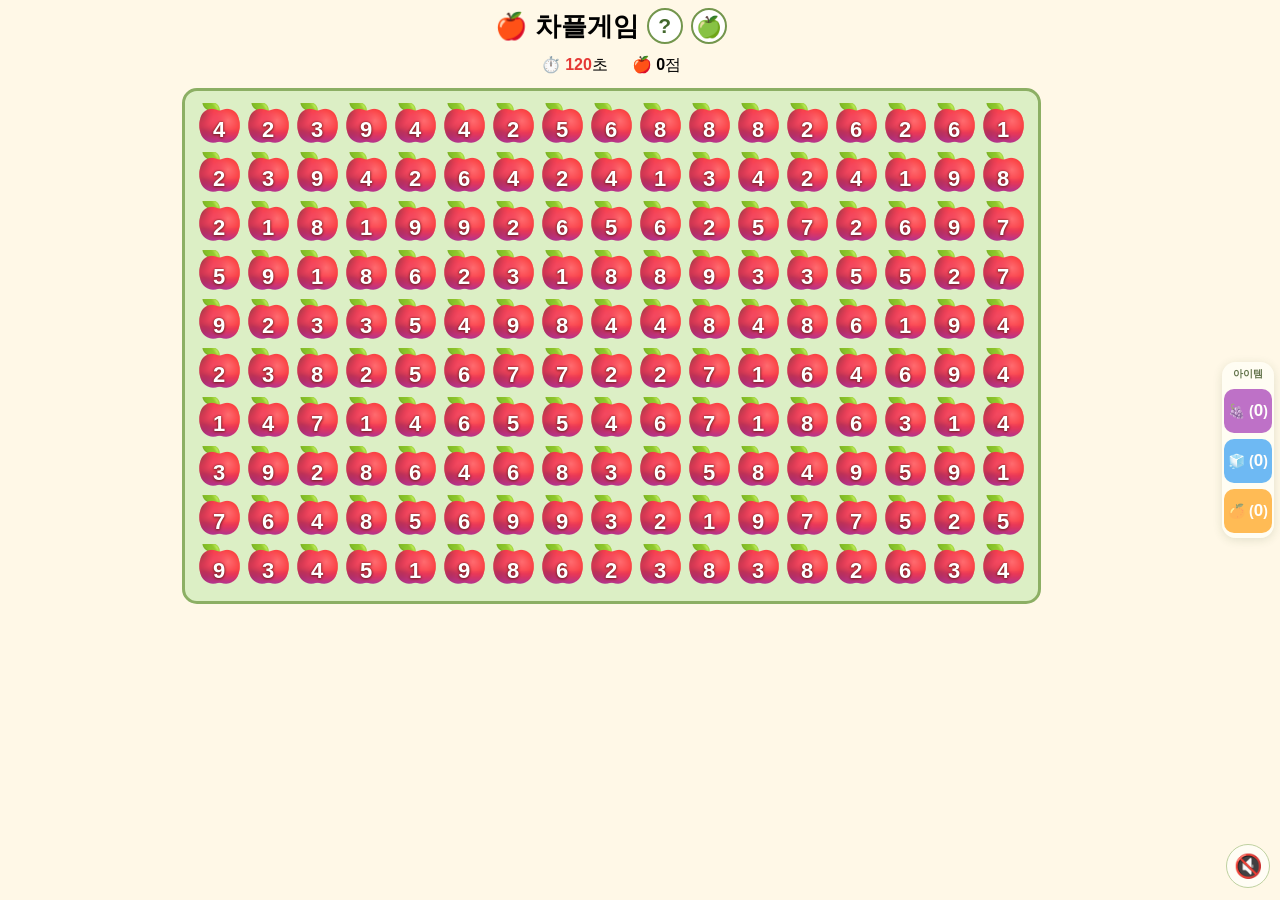
==== commit bbe895f6: "Add end-of-game results and optional sound effects; simplify play HUD" ====
--- a/index.html
+++ b/index.html
@@ -750,6 +750,24 @@
 }
 @media(max-width:420px){#scoreboardSlot {height:72px;}}
 /* COMPACT PLAY LAYOUT END */
+
+/* RESULTS AND MINIMAL HUD */
+#personalRecord,#status,#comboBarContainer,#practiceSum {display:none !important;}
+#scoreboardSlot {height:36px;margin:0 0 5px;}
+#info {display:flex;align-items:center;justify-content:center;gap:24px;font-size:16px;line-height:28px;}
+.beginnerMode #info {display:flex;visibility:hidden;}
+#freezeBadge[hidden],#timeWarning[hidden] {display:none !important;}
+#targetSumBadge {font-size:12px;}
+#soundButton {position:fixed;right:10px;bottom:12px;z-index:650;width:44px;height:44px;border:1px solid #bed09f;border-radius:50%;background:#fffdf5;font-size:23px;cursor:pointer;}
+#overlay {position:fixed;inset:0;width:auto;height:auto;max-width:none;z-index:1000;padding:12px;background:#20321dbb;border-radius:0;touch-action:auto;}
+#overlayBox {width:440px;max-width:100%;max-height:92dvh;overflow:auto;overscroll-behavior:contain;padding:22px 26px;touch-action:pan-y pinch-zoom;}
+#overlayTitle {font-size:25px;margin:0 0 8px;}#finalScore {font-size:32px;margin:6px;}#reward{display:none;}
+#resultsTable {width:100%;border-collapse:collapse;font-size:14px;text-align:left;margin-top:12px;}
+#resultsTable caption {font-size:16px;font-weight:bold;padding:6px;color:#42662c;}
+#resultsTable th,#resultsTable td {padding:7px 4px;border-bottom:1px solid #e5ecd9;}#resultsTable th{font-weight:normal;color:#65764e;}#resultsTable td{text-align:right;font-weight:bold;}
+#resultAbilities {font-size:12px;text-align:left;}#resultAbilities p{margin:12px 0 7px;font-weight:bold;}#resultAbilities span{display:inline-block;padding:5px 8px;border-radius:9px;margin:0 4px 5px 0;}
+#restartButton {margin-top:14px;min-height:44px;}
+@media(max-width:600px){#info{font-size:14px;gap:12px;}#overlayBox{padding:16px;}#targetSumBadge{font-size:10px;}}
 </style>
 </head>
 
@@ -790,44 +808,7 @@
 </dialog>
 <div id="scoreboardSlot">
 <div id="practiceSum">선택 합 <strong id="practiceSumValue">0</strong> / 10</div>
-<div id="info">
-
-    ⏱️
-    <span id="freezeBadge" hidden aria-label="시간 동결 중">🧊</span><span id="timeWarning" hidden role="status" aria-label="남은 시간 10초 이하">⚠</span>
-<span id="timer">
-        120
-    </span>초
-
-    &nbsp; | &nbsp;
-
-    🍎
-    <span id="score">
-        0
-    </span>점
-
-    &nbsp; | &nbsp;
-
-    🔥
-    <span id="combo">
-        0
-    </span>콤보
-
-    &nbsp; | &nbsp;
-
-    <span id="boostIcon"></span>
-
-    <span id="multiplier">
-        ×1
-    </span>
-
-    &nbsp; | &nbsp;
-
-    선택 합
-    <span id="currentSum">
-        0
-    </span>
-
-</div>
+<div id="info"><span class="hudTime">⏱️ <span id="freezeBadge" hidden aria-label="시간 동결 중">🧊</span><span id="timeWarning" hidden role="status" aria-label="남은 시간 10초 이하">⚠</span><span id="timer">120</span>초</span><span class="hudScore">🍎 <span id="score">0</span>점</span><span hidden><span id="combo">0</span><span id="boostIcon"></span><span id="multiplier">×1</span><span id="currentSum">0</span></span></div>
 
 
 </div>
@@ -2456,6 +2437,7 @@
                     apple.classList.remove("selected", "hint");
                     apple.classList.add("removed");
                 });
+                recordHarvest(selected.length);
                 currentSumText.textContent = "0";
                 statusText.textContent = "🌱 잘했어요! 다음 합 10을 찾아보세요.";
                 checkClear();
@@ -2540,6 +2522,7 @@
 
             score +=
                 earned;
+            recordHarvest(selected.length);
 
 
             scoreText.textContent =
@@ -3194,7 +3177,7 @@
  let base=0;for(const a of selected){const r=+a.dataset.row,c=+a.dataset.col;base+=has('edge')&&(r===0||r===ROWS-1||c===0||c===COLS-1)?5:1;
  if(a.dataset.special==='gold')extra+=has('rich')?10:5;if(a.dataset.special==='ice')timeLeft+=2;if(a.dataset.special==='gift')document.getElementById('giftNotice').textContent=giveReward();
  a.classList.remove('selected','held','hint');a.classList.add('removed');delete a.dataset.special;a.style.removeProperty('box-shadow');}
- const earned=(base+extra)*getMultiplier();score+=earned;aug.peak=Math.max(aug.peak,score);scoreText.textContent=formatScore(score);aug.success++;aug.removed+=selected.length;
+ const earned=(base+extra)*getMultiplier();score+=earned;recordHarvest(selected.length);aug.peak=Math.max(aug.peak,score);scoreText.textContent=formatScore(score);aug.success++;aug.removed+=selected.length;
  if(has('rest')&&aug.success%5===0)timeLeft++;if(has('rhythm')&&aug.success%10===0)timeLeft+=3;if(has('train'))timeLeft++;
  if(combo%(has('ignition')?8:10)===0){activateComboBoost();if(has('fire'))comboBoostEnd+=3000;}else if(has('fuel')&&comboBoostActive)comboBoostEnd=Math.min(now+15000,comboBoostEnd+500);
  const gifts=[];while(score>=nextTimeBonus){nextTimeBonus+=100;if(!has('money'))timeLeft+=has('bonus')?25:20;gifts.push(giveReward());if(has('gifts'))gifts.push(giveReward());}
@@ -3253,6 +3236,58 @@
 },20);
 bestScore=readBestScore();startGame();updateRecord();
 
+
+// Session-only results; saved high scores and inventory keep their existing keys.
+let runStats = freshRunStats();
+function freshRunStats(){return {apples:0,harvests:0,maxCombo:0,boosts:0,items:0,seconds:0};}
+function recordHarvest(count){runStats.apples+=count;runStats.harvests++;runStats.maxCombo=Math.max(runStats.maxCombo,combo);playSound('harvest');}
+let soundEnabled=false;
+try{soundEnabled=localStorage.getItem('chapple-sound')==='on';}catch{}
+let soundContext=null;
+function unlockSound(){
+ if(!soundEnabled)return;
+ try{const Audio=window.AudioContext||window.webkitAudioContext;if(!Audio)return;if(!soundContext)soundContext=new Audio();if(soundContext.state==='suspended')soundContext.resume().catch(()=>{});}catch{}
+}
+function playSound(kind){
+ if(!soundEnabled||!soundContext||soundContext.state!=='running')return;
+ const notes={harvest:[[660,0,.07],[880,.05,.09]],boost:[[523,0,.1],[659,.09,.1],[784,.18,.15]],end:[[523,0,.15],[440,.16,.15],[349,.32,.28]],augment:[[587,0,.1],[740,.1,.1],[988,.2,.2]]}[kind];
+ if(!notes)return;
+ try{for(const [freq,delay,length]of notes){const osc=soundContext.createOscillator(),gain=soundContext.createGain(),at=soundContext.currentTime+delay;osc.type='sine';osc.frequency.value=freq;gain.gain.setValueAtTime(0,at);gain.gain.linearRampToValueAtTime(.06,at+.008);gain.gain.exponentialRampToValueAtTime(.001,at+length);osc.connect(gain);gain.connect(soundContext.destination);osc.start(at);osc.stop(at+length+.015);osc.onended=()=>{osc.disconnect();gain.disconnect();};}}catch{}
+}
+const soundButton=document.createElement('button');soundButton.id='soundButton';soundButton.type='button';document.body.append(soundButton);
+function updateSoundButton(){soundButton.textContent=soundEnabled?'🔊':'🔇';soundButton.setAttribute('aria-label',soundEnabled?'효과음 끄기':'효과음 켜기');soundButton.setAttribute('aria-pressed',String(soundEnabled));soundButton.title=soundEnabled?'효과음 끄기':'효과음 켜기';}
+soundButton.onclick=()=>{soundEnabled=!soundEnabled;try{localStorage.setItem('chapple-sound',soundEnabled?'on':'off');}catch{}updateSoundButton();if(soundEnabled){unlockSound();soundContext?.resume().then(()=>playSound('harvest')).catch(()=>{});}else soundContext?.suspend().catch(()=>{});};
+document.addEventListener('pointerdown',unlockSound,{capture:true,passive:true});
+document.addEventListener('keydown',unlockSound,{capture:true});
+updateSoundButton();
+const statsStart=startGame;
+startGame=function(){runStats=freshRunStats();statsStart();};
+const statsBoost=activateComboBoost;
+activateComboBoost=function(){statsBoost();runStats.boosts++;playSound('boost');};
+for(const button of [boostItem,freezeItem,hintItem])button.addEventListener('click',()=>{if(playing&&!refilling&&timerStarted&&!button.disabled)runStats.items++;},true);
+// Capture before item handlers, which may stop propagation in augment mode.
+document.addEventListener('click',event=>{
+ const button=event.target.closest('.itemButton');
+ if(gameMode==='augment'&&button&&playing&&!refilling&&timerStarted&&!button.disabled)runStats.items++;
+ if(event.target.closest('.augCard'))playSound('augment');
+},true);
+setInterval(()=>{if(playing&&timerStarted&&!refilling)runStats.seconds++;},1000);
+document.body.append(overlay);
+overlay.setAttribute('role','dialog');overlay.setAttribute('aria-modal','true');overlay.setAttribute('aria-labelledby','overlayTitle');
+const resultsTable=document.createElement('table');resultsTable.id='resultsTable';reward.after(resultsTable);
+const resultAbilities=document.createElement('div');resultAbilities.id='resultAbilities';resultsTable.after(resultAbilities);
+function renderResults(){
+ const names={classic:'클래식',multiples:'차곡차곡',dark:'차단막',beginner:'차근차근 연습모드',augment:'차별적인 능력'};
+ const seconds=runStats.seconds;
+ const rows=[['플레이 모드',names[gameMode]],['내 최고기록',formatScore(bestScore)+'점'],['최고 콤보',runStats.maxCombo+'콤보'],['수확한 사과',runStats.apples+'개'],['수확 성공',runStats.harvests+'번'],['부스트 발동',runStats.boosts+'번'],['사용한 아이템',runStats.items+'개'],['플레이 시간',Math.floor(seconds/60)+'분 '+seconds%60+'초']];
+ resultsTable.replaceChildren();const caption=document.createElement('caption');caption.textContent='게임 결과표';resultsTable.append(caption);const body=document.createElement('tbody');
+ for(const [label,value]of rows){const tr=document.createElement('tr'),th=document.createElement('th'),td=document.createElement('td');th.scope='row';th.textContent=label;td.textContent=value;tr.append(th,td);body.append(tr);}resultsTable.append(body);
+ resultAbilities.replaceChildren();resultAbilities.hidden=gameMode!=='augment';
+ if(gameMode==='augment'){const title=document.createElement('p');title.textContent='고른 증강 · '+aug.owned.size+'개';resultAbilities.append(title);for(const a of AUGMENTS.filter(a=>aug.owned.has(a.id))){const tag=document.createElement('span');tag.className='aug-'+a.tier;tag.textContent=a.name;tag.title=a.desc;resultAbilities.append(tag);}}
+}
+const statsEnd=endGame;
+endGame=function(){const wasPlaying=playing;statsEnd();if(wasPlaying&&!playing){if(catalogDialog.open)catalogDialog.close();if(helpDialog.open)helpDialog.close();if(modeDialog.open)modeDialog.close();renderResults();playSound('end');restartButton.focus();}};
+
 </script>
 
 </body>
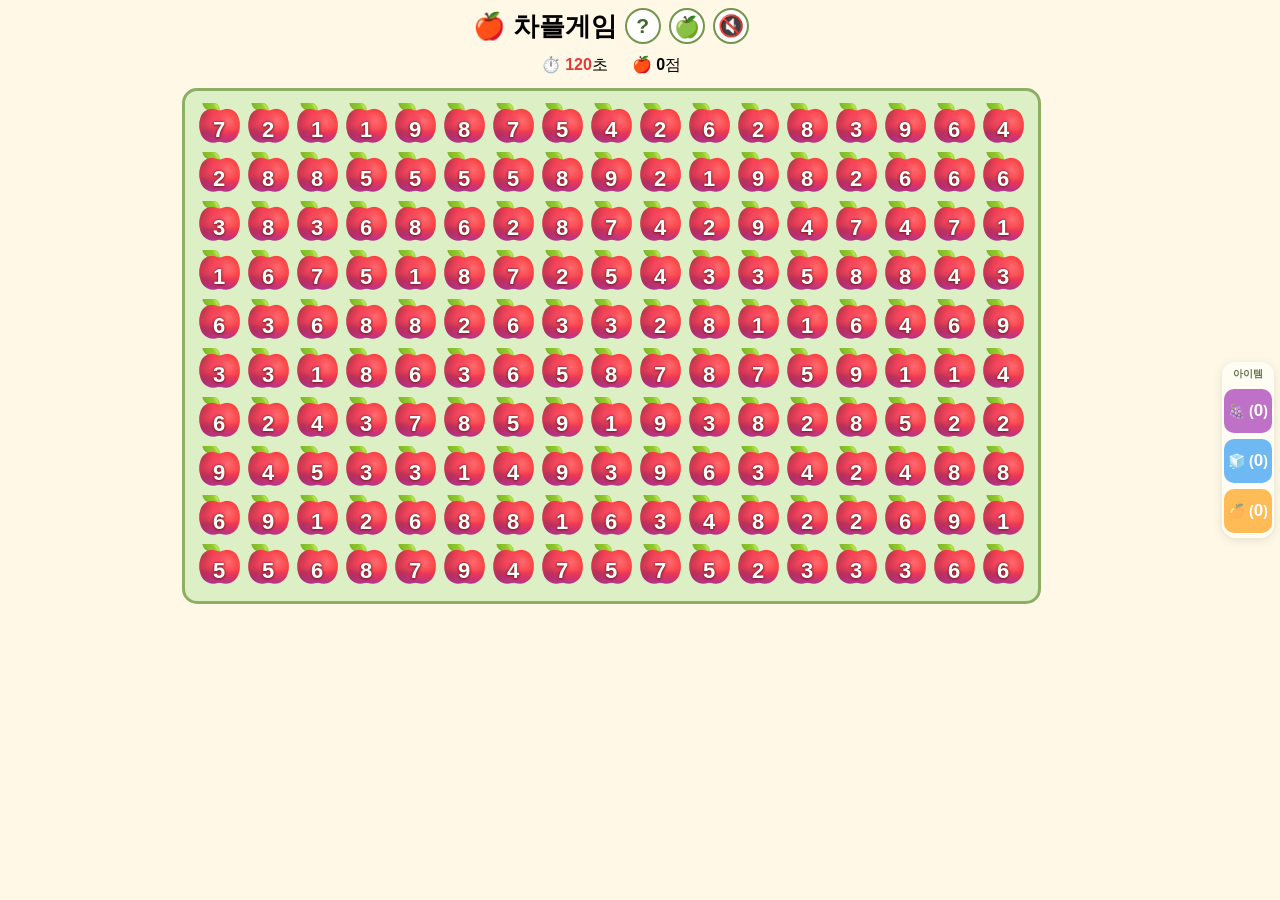
==== commit 8258c968: "Move sound toggle next to mode selector" ====
--- a/index.html
+++ b/index.html
@@ -758,7 +758,9 @@
 .beginnerMode #info {display:flex;visibility:hidden;}
 #freezeBadge[hidden],#timeWarning[hidden] {display:none !important;}
 #targetSumBadge {font-size:12px;}
-#soundButton {position:fixed;right:10px;bottom:12px;z-index:650;width:44px;height:44px;border:1px solid #bed09f;border-radius:50%;background:#fffdf5;font-size:23px;cursor:pointer;}
+#soundButton {position:static;flex:none;width:36px;height:36px;padding:0;border:2px solid #73964d;border-radius:50%;background:white;font-size:21px;cursor:pointer;display:inline-flex;align-items:center;justify-content:center;}
+@media(max-width:900px){#soundButton{width:44px;height:44px;}}
+@media(max-width:360px){.titleRow{gap:5px}.titleRow h1{font-size:20px;white-space:nowrap}.titleRow #helpButton,.titleRow #modeButton,.titleRow #soundButton{width:36px;height:36px;min-width:36px;min-height:36px;flex:none;}}
 #overlay {position:fixed;inset:0;width:auto;height:auto;max-width:none;z-index:1000;padding:12px;background:#20321dbb;border-radius:0;touch-action:auto;}
 #overlayBox {width:440px;max-width:100%;max-height:92dvh;overflow:auto;overscroll-behavior:contain;padding:22px 26px;touch-action:pan-y pinch-zoom;}
 #overlayTitle {font-size:25px;margin:0 0 8px;}#finalScore {font-size:32px;margin:6px;}#reward{display:none;}
@@ -3254,7 +3256,7 @@
  if(!notes)return;
  try{for(const [freq,delay,length]of notes){const osc=soundContext.createOscillator(),gain=soundContext.createGain(),at=soundContext.currentTime+delay;osc.type='sine';osc.frequency.value=freq;gain.gain.setValueAtTime(0,at);gain.gain.linearRampToValueAtTime(.06,at+.008);gain.gain.exponentialRampToValueAtTime(.001,at+length);osc.connect(gain);gain.connect(soundContext.destination);osc.start(at);osc.stop(at+length+.015);osc.onended=()=>{osc.disconnect();gain.disconnect();};}}catch{}
 }
-const soundButton=document.createElement('button');soundButton.id='soundButton';soundButton.type='button';document.body.append(soundButton);
+const soundButton=document.createElement('button');soundButton.id='soundButton';soundButton.type='button';document.getElementById('modeButton').after(soundButton);
 function updateSoundButton(){soundButton.textContent=soundEnabled?'🔊':'🔇';soundButton.setAttribute('aria-label',soundEnabled?'효과음 끄기':'효과음 켜기');soundButton.setAttribute('aria-pressed',String(soundEnabled));soundButton.title=soundEnabled?'효과음 끄기':'효과음 켜기';}
 soundButton.onclick=()=>{soundEnabled=!soundEnabled;try{localStorage.setItem('chapple-sound',soundEnabled?'on':'off');}catch{}updateSoundButton();if(soundEnabled){unlockSound();soundContext?.resume().then(()=>playSound('harvest')).catch(()=>{});}else soundContext?.suspend().catch(()=>{});};
 document.addEventListener('pointerdown',unlockSound,{capture:true,passive:true});
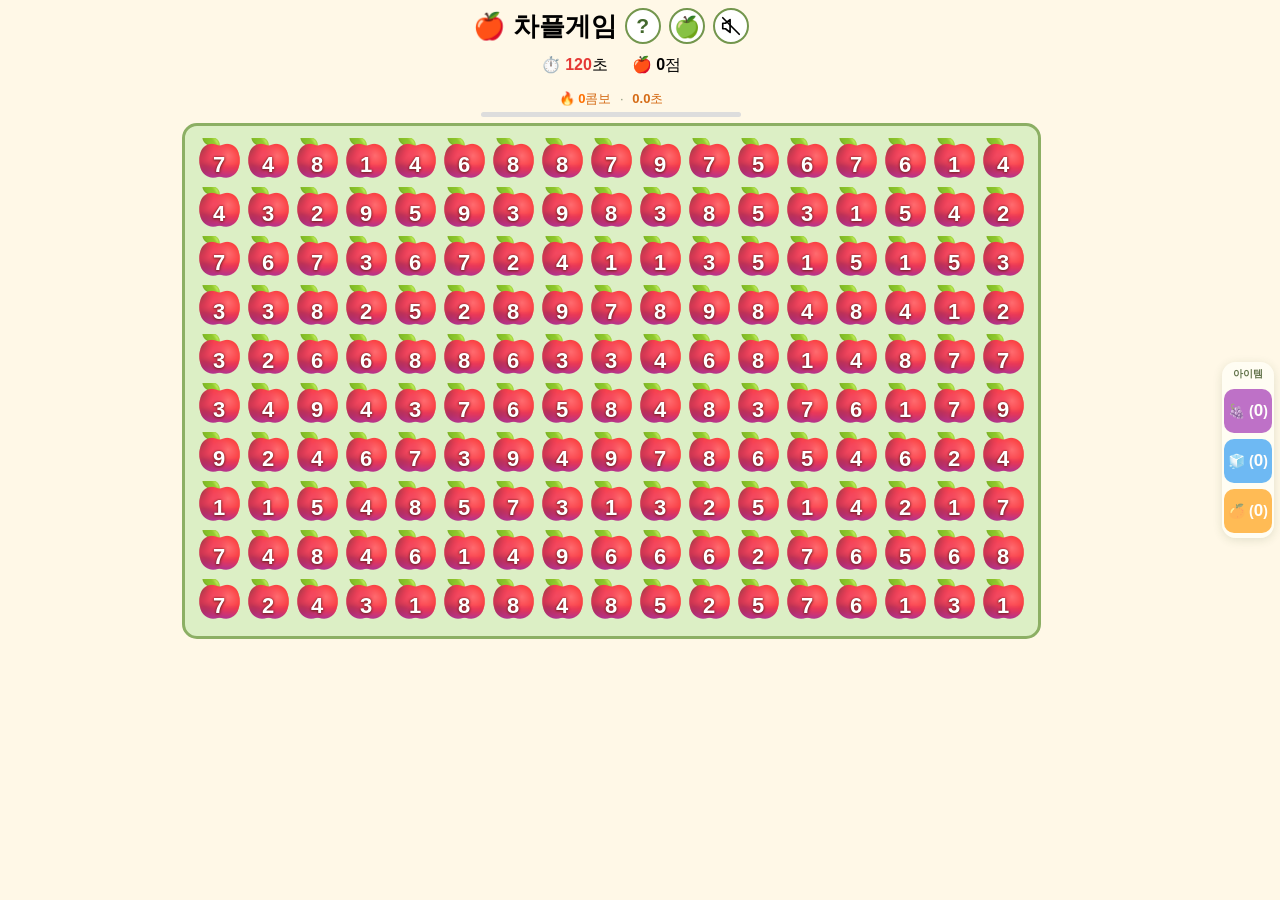
==== commit 26555b12: "Restore live combo stage and countdown; simplify sound icons" ====
--- a/index.html
+++ b/index.html
@@ -752,7 +752,7 @@
 /* COMPACT PLAY LAYOUT END */
 
 /* RESULTS AND MINIMAL HUD */
-#personalRecord,#status,#comboBarContainer,#practiceSum {display:none !important;}
+#personalRecord,#status,#practiceSum {display:none !important;}
 #scoreboardSlot {height:36px;margin:0 0 5px;}
 #info {display:flex;align-items:center;justify-content:center;gap:24px;font-size:16px;line-height:28px;}
 .beginnerMode #info {display:flex;visibility:hidden;}
@@ -770,6 +770,11 @@
 #resultAbilities {font-size:12px;text-align:left;}#resultAbilities p{margin:12px 0 7px;font-weight:bold;}#resultAbilities span{display:inline-block;padding:5px 8px;border-radius:9px;margin:0 4px 5px 0;}
 #restartButton {margin-top:14px;min-height:44px;}
 @media(max-width:600px){#info{font-size:14px;gap:12px;}#overlayBox{padding:16px;}#targetSumBadge{font-size:10px;}}
+
+#comboHud {height:22px;line-height:22px;margin:0;font-size:13px;color:#d56b16;font-variant-numeric:tabular-nums;}
+.comboDivider {margin:0 5px;color:#8d997e;}
+#comboBarContainer {display:block;height:5px;margin:2px auto 6px;width:min(260px,80%);}
+.beginnerMode #comboHud,.beginnerMode #comboBarContainer {visibility:hidden;}
 </style>
 </head>
 
@@ -810,7 +815,7 @@
 </dialog>
 <div id="scoreboardSlot">
 <div id="practiceSum">선택 합 <strong id="practiceSumValue">0</strong> / 10</div>
-<div id="info"><span class="hudTime">⏱️ <span id="freezeBadge" hidden aria-label="시간 동결 중">🧊</span><span id="timeWarning" hidden role="status" aria-label="남은 시간 10초 이하">⚠</span><span id="timer">120</span>초</span><span class="hudScore">🍎 <span id="score">0</span>점</span><span hidden><span id="combo">0</span><span id="boostIcon"></span><span id="multiplier">×1</span><span id="currentSum">0</span></span></div>
+<div id="info"><span class="hudTime">⏱️ <span id="freezeBadge" hidden aria-label="시간 동결 중">🧊</span><span id="timeWarning" hidden role="status" aria-label="남은 시간 10초 이하">⚠</span><span id="timer">120</span>초</span><span class="hudScore">🍎 <span id="score">0</span>점</span><span hidden><span id="boostIcon"></span><span id="multiplier">×1</span><span id="currentSum">0</span></span></div>
 
 
 </div>
@@ -820,6 +825,7 @@
 </div>
 
 
+<div id="comboHud">🔥 <strong id="combo">0</strong>콤보 <span class="comboDivider">·</span> <strong id="comboRemaining">0.0</strong>초</div>
 <div id="comboBarContainer">
 
     <div id="comboBar">
@@ -2848,6 +2854,9 @@
     document.getElementById("bestScore").textContent = formatScore(bestScore);
 }
 function updateEffects() {
+    const comboNow = refilling ? refillStarted : Date.now();
+    const comboRemaining = playing && combo > 0 && lastSuccessTime ? Math.max(0, getComboLimit() - (comboNow - lastSuccessTime)) / 1000 : 0;
+    document.getElementById("comboRemaining").textContent = comboRemaining.toFixed(1);
     document.getElementById("practiceSumValue").textContent = currentSumText.textContent;
     const now = refilling ? refillStarted : Date.now();
     const urgent = gameMode !== "beginner" && !refilling && playing && timerStarted && timeLeft <= 10 && timeLeft > 0 && !freezeActive;
@@ -3257,7 +3266,7 @@
  try{for(const [freq,delay,length]of notes){const osc=soundContext.createOscillator(),gain=soundContext.createGain(),at=soundContext.currentTime+delay;osc.type='sine';osc.frequency.value=freq;gain.gain.setValueAtTime(0,at);gain.gain.linearRampToValueAtTime(.06,at+.008);gain.gain.exponentialRampToValueAtTime(.001,at+length);osc.connect(gain);gain.connect(soundContext.destination);osc.start(at);osc.stop(at+length+.015);osc.onended=()=>{osc.disconnect();gain.disconnect();};}}catch{}
 }
 const soundButton=document.createElement('button');soundButton.id='soundButton';soundButton.type='button';document.getElementById('modeButton').after(soundButton);
-function updateSoundButton(){soundButton.textContent=soundEnabled?'🔊':'🔇';soundButton.setAttribute('aria-label',soundEnabled?'효과음 끄기':'효과음 켜기');soundButton.setAttribute('aria-pressed',String(soundEnabled));soundButton.title=soundEnabled?'효과음 끄기':'효과음 켜기';}
+function updateSoundButton(){soundButton.innerHTML='<svg viewBox="0 0 24 24" width="22" height="22" fill="none" stroke="currentColor" stroke-width="1.8" stroke-linecap="round" stroke-linejoin="round" aria-hidden="true"><path d="M11 5 6 9H3v6h3l5 4z"/>'+(soundEnabled?'':'<path d="m3 3 18 18"/>')+'</svg>';soundButton.setAttribute('aria-label',soundEnabled?'효과음 끄기':'효과음 켜기');soundButton.setAttribute('aria-pressed',String(soundEnabled));soundButton.title=soundEnabled?'효과음 끄기':'효과음 켜기';}
 soundButton.onclick=()=>{soundEnabled=!soundEnabled;try{localStorage.setItem('chapple-sound',soundEnabled?'on':'off');}catch{}updateSoundButton();if(soundEnabled){unlockSound();soundContext?.resume().then(()=>playSound('harvest')).catch(()=>{});}else soundContext?.suspend().catch(()=>{});};
 document.addEventListener('pointerdown',unlockSound,{capture:true,passive:true});
 document.addEventListener('keydown',unlockSound,{capture:true});
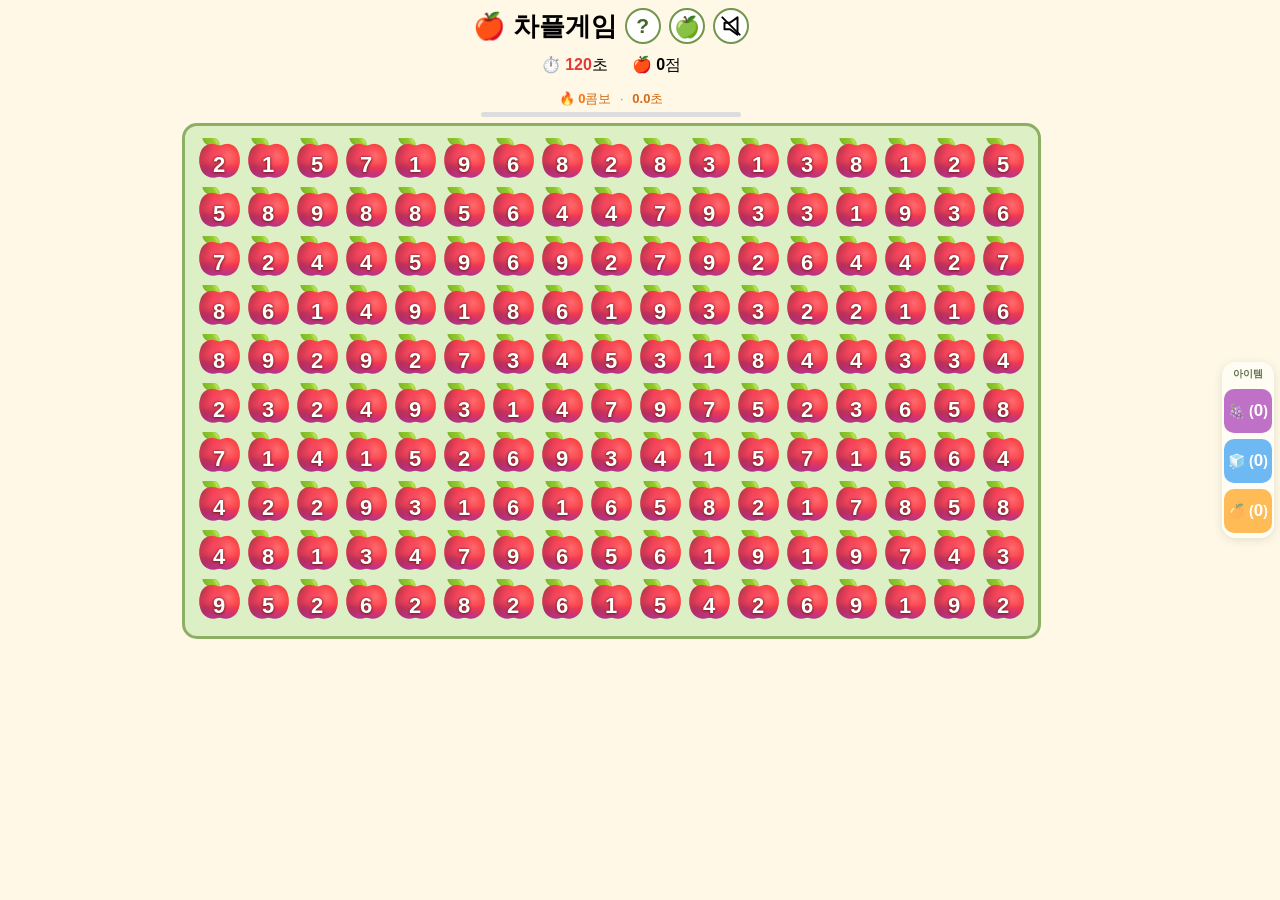
==== commit 1930e23c: "Center and enlarge speaker glyph without changing button dimensions" ====
--- a/index.html
+++ b/index.html
@@ -3266,7 +3266,7 @@
  try{for(const [freq,delay,length]of notes){const osc=soundContext.createOscillator(),gain=soundContext.createGain(),at=soundContext.currentTime+delay;osc.type='sine';osc.frequency.value=freq;gain.gain.setValueAtTime(0,at);gain.gain.linearRampToValueAtTime(.06,at+.008);gain.gain.exponentialRampToValueAtTime(.001,at+length);osc.connect(gain);gain.connect(soundContext.destination);osc.start(at);osc.stop(at+length+.015);osc.onended=()=>{osc.disconnect();gain.disconnect();};}}catch{}
 }
 const soundButton=document.createElement('button');soundButton.id='soundButton';soundButton.type='button';document.getElementById('modeButton').after(soundButton);
-function updateSoundButton(){soundButton.innerHTML='<svg viewBox="0 0 24 24" width="22" height="22" fill="none" stroke="currentColor" stroke-width="1.8" stroke-linecap="round" stroke-linejoin="round" aria-hidden="true"><path d="M11 5 6 9H3v6h3l5 4z"/>'+(soundEnabled?'':'<path d="m3 3 18 18"/>')+'</svg>';soundButton.setAttribute('aria-label',soundEnabled?'효과음 끄기':'효과음 켜기');soundButton.setAttribute('aria-pressed',String(soundEnabled));soundButton.title=soundEnabled?'효과음 끄기':'효과음 켜기';}
+function updateSoundButton(){soundButton.innerHTML='<svg viewBox="0 0 24 24" width="26" height="26" fill="none" stroke="currentColor" stroke-width="1.8" stroke-linecap="round" stroke-linejoin="round" aria-hidden="true"><path d="M18 4 11 9H6v6h5l7 5z"/>'+(soundEnabled?'':'<path d="m4 4 16 16"/>')+'</svg>';soundButton.setAttribute('aria-label',soundEnabled?'효과음 끄기':'효과음 켜기');soundButton.setAttribute('aria-pressed',String(soundEnabled));soundButton.title=soundEnabled?'효과음 끄기':'효과음 켜기';}
 soundButton.onclick=()=>{soundEnabled=!soundEnabled;try{localStorage.setItem('chapple-sound',soundEnabled?'on':'off');}catch{}updateSoundButton();if(soundEnabled){unlockSound();soundContext?.resume().then(()=>playSound('harvest')).catch(()=>{});}else soundContext?.suspend().catch(()=>{});};
 document.addEventListener('pointerdown',unlockSound,{capture:true,passive:true});
 document.addEventListener('keydown',unlockSound,{capture:true});
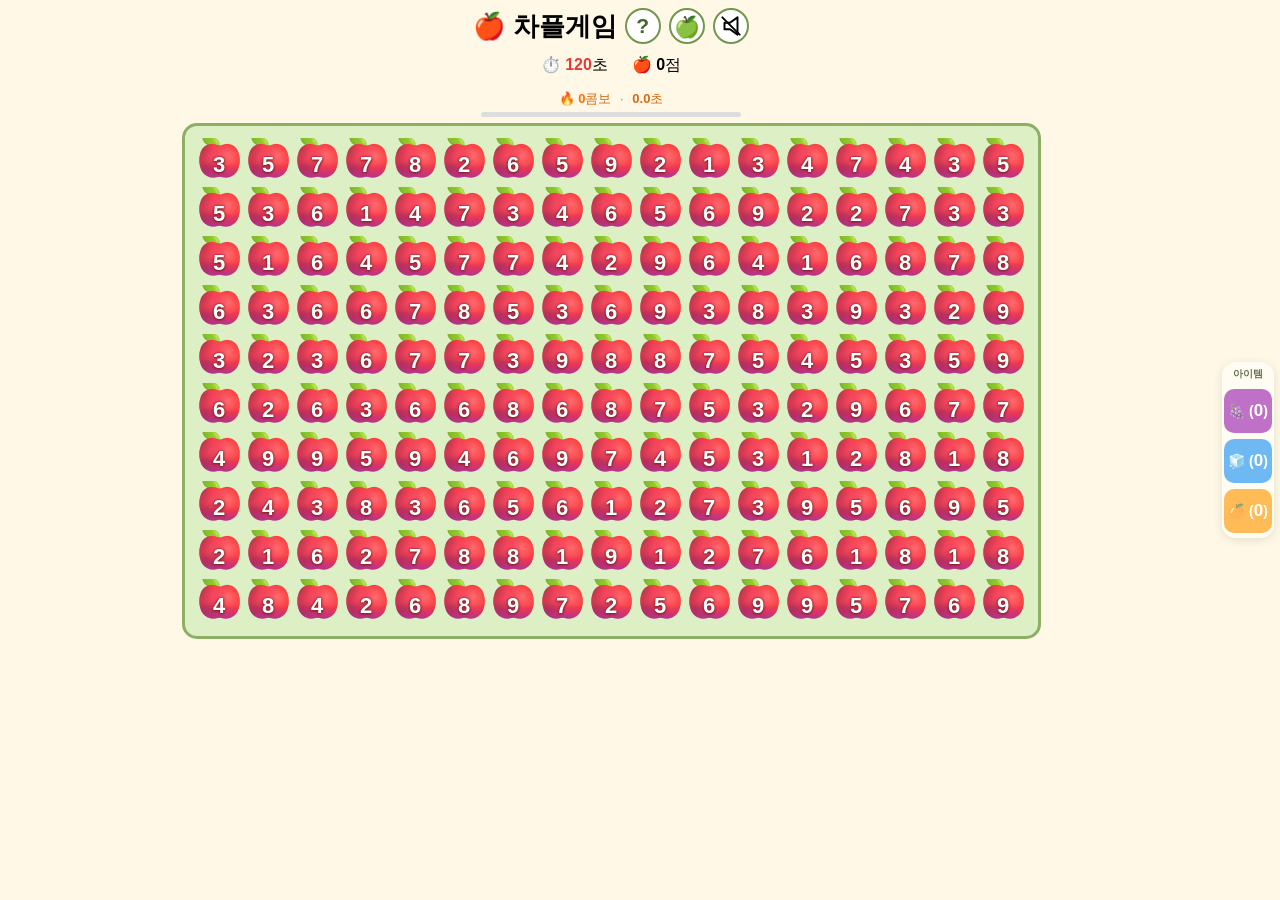
==== commit 0744762d: "Show live selection sum in multiples mode and multiples augment" ====
--- a/index.html
+++ b/index.html
@@ -775,6 +775,9 @@
 .comboDivider {margin:0 5px;color:#8d997e;}
 #comboBarContainer {display:block;height:5px;margin:2px auto 6px;width:min(260px,80%);}
 .beginnerMode #comboHud,.beginnerMode #comboBarContainer {visibility:hidden;}
+
+#selectionSumHud {white-space:nowrap;color:#1976d2;font-size:13px;}
+@media(max-width:360px){#info{gap:8px;font-size:13px}#selectionSumHud{font-size:12px}}
 </style>
 </head>
 
@@ -815,7 +818,7 @@
 </dialog>
 <div id="scoreboardSlot">
 <div id="practiceSum">선택 합 <strong id="practiceSumValue">0</strong> / 10</div>
-<div id="info"><span class="hudTime">⏱️ <span id="freezeBadge" hidden aria-label="시간 동결 중">🧊</span><span id="timeWarning" hidden role="status" aria-label="남은 시간 10초 이하">⚠</span><span id="timer">120</span>초</span><span class="hudScore">🍎 <span id="score">0</span>점</span><span hidden><span id="boostIcon"></span><span id="multiplier">×1</span><span id="currentSum">0</span></span></div>
+<div id="info"><span class="hudTime">⏱️ <span id="freezeBadge" hidden aria-label="시간 동결 중">🧊</span><span id="timeWarning" hidden role="status" aria-label="남은 시간 10초 이하">⚠</span><span id="timer">120</span>초</span><span class="hudScore">🍎 <span id="score">0</span>점</span><span hidden><span id="boostIcon"></span><span id="multiplier">×1</span></span><span id="selectionSumHud" hidden>합 <strong id="currentSum">0</strong></span></div>
 
 
 </div>
@@ -2854,6 +2857,7 @@
     document.getElementById("bestScore").textContent = formatScore(bestScore);
 }
 function updateEffects() {
+    document.getElementById("selectionSumHud").hidden = !(gameMode === "multiples" || document.body.classList.contains("sumAugment"));
     const comboNow = refilling ? refillStarted : Date.now();
     const comboRemaining = playing && combo > 0 && lastSuccessTime ? Math.max(0, getComboLimit() - (comboNow - lastSuccessTime)) / 1000 : 0;
     document.getElementById("comboRemaining").textContent = comboRemaining.toFixed(1);
@@ -3083,6 +3087,8 @@
  }
 }
 function renderAug(){
+ document.body.classList.toggle('sumAugment',has('multiple'));
+ document.getElementById('selectionSumHud').hidden=!(gameMode==='multiples'||has('multiple'));
  let targetBadge=document.getElementById('targetSumBadge');
  if(!targetBadge){targetBadge=document.createElement('span');targetBadge.id='targetSumBadge';document.getElementById('info').append(targetBadge);}
  targetBadge.hidden=!has('reverse');targetBadge.textContent=' · 목표 합 '+aug.target;
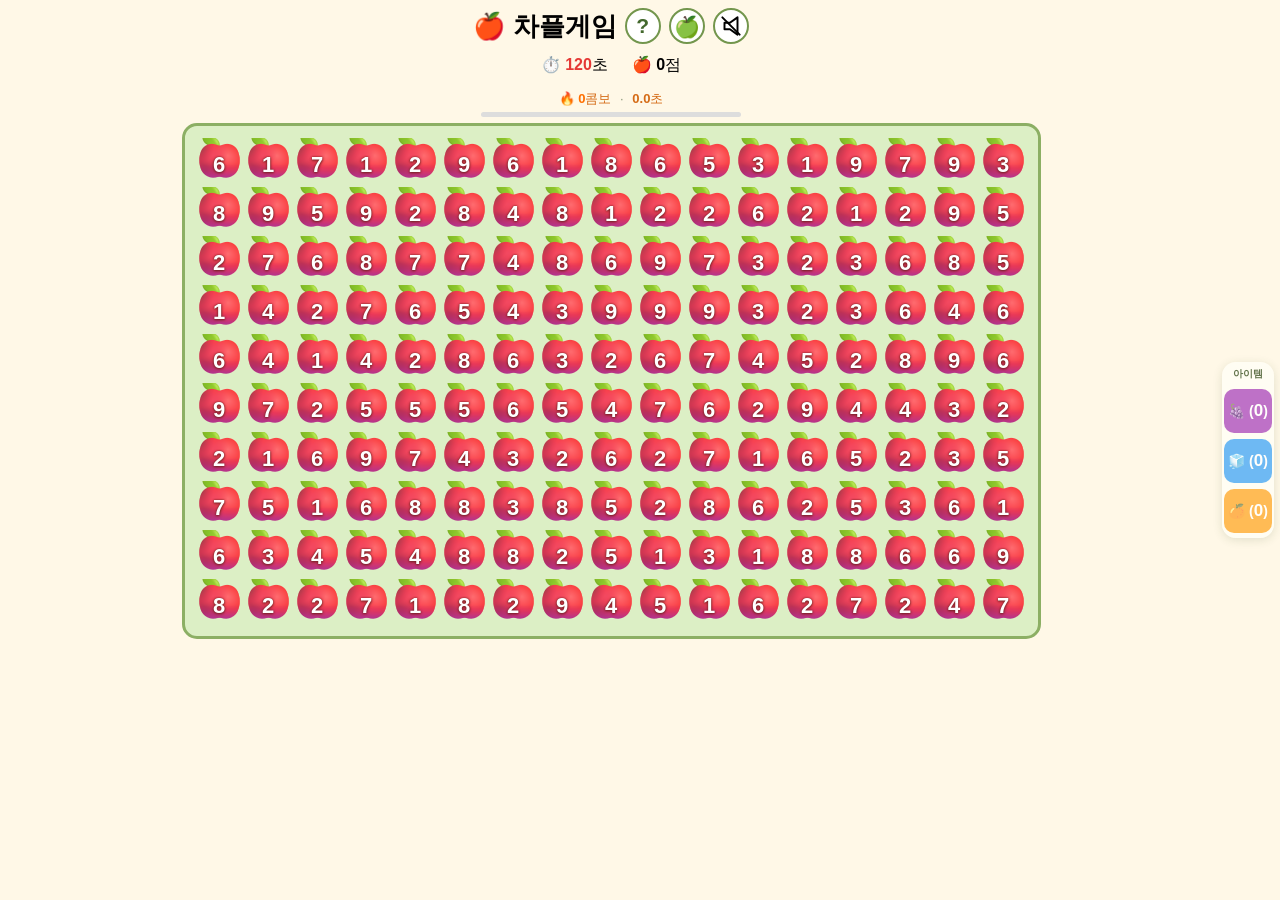
==== commit 41744909: "Rework normal augments with dramatic effects, unlimited stacks and renewable bomb chains" ====
--- a/index.html
+++ b/index.html
@@ -778,6 +778,18 @@
 
 #selectionSumHud {white-space:nowrap;color:#1976d2;font-size:13px;}
 @media(max-width:360px){#info{gap:8px;font-size:13px}#selectionSumHud{font-size:12px}}
+
+/* Visible permanent augment effects, overlaid without moving hit boxes. */
+#augmentBurst {position:absolute;inset:0;pointer-events:none;z-index:7;overflow:hidden;border-radius:14px;}
+.harvestSpark {position:absolute;display:flex;align-items:center;justify-content:center;font-size:32px;color:#ffe05b;text-shadow:0 0 8px #aa661f;}
+.harvestSpark.diamond {color:#b7f3ff;text-shadow:0 0 9px #2c76ec;}
+.augmentToast {position:absolute;left:50%;bottom:10px;transform:translateX(-50%);max-width:94%;width:max-content;padding:6px 12px;border-radius:20px;color:#583e0b;background:#fff1ac;box-shadow:0 2px 9px #15302544;font-size:13px;font-weight:bold;text-align:center;}
+.augmentToast.diamond {background:#dcf8ff;color:#195678;}
+.apple[data-traits]:not([data-traits=""])::after {content:attr(data-traits);position:absolute;top:-3px;right:-1px;font-size:clamp(8px,1.2vw,12px);line-height:1;z-index:2;text-shadow:0 0 3px white;pointer-events:none;}
+@media(max-width:600px){.augmentToast{font-size:10px;padding:4px 8px}.harvestSpark{font-size:20px}}
+@media(prefers-reduced-motion:reduce){.harvestSpark{display:none}}
+
+#augmentBar{flex-wrap:wrap}#bombChainToggle{font-size:11px;min-height:38px;}
 </style>
 </head>
 
@@ -2679,7 +2691,7 @@
 
             if (
                 passed >
-                getComboLimit() && !(gameMode === "augment" && has("still") && freezeActive)
+                getComboLimit() && !(gameMode === "augment" && has("glacier") && freezeActive)
             ) {
 
                 if (gameMode === "augment" && has("train")) {timeLeft=Math.max(0,timeLeft-5);statusText.textContent="🚂 콤보 끊김! -5초";if(!timeLeft)endGame();}
@@ -2990,36 +3002,38 @@
 
 // Abilities last for one run. Prism changes are mutually exclusive.
 const AUGMENTS = [
- ['breath','여유로운 손길','bronze','콤보 시간 +0.5초'],
- ['harvest','풍성한 수확','gold','한 번에 3 / 4~5 / 6~9 / 10개 이상 수확: +3 / 5 / 10 / 50점'],
- ['rest','작은 여유','bronze','5번 성공할 때마다 +1초'],
- ['fire','긴 불꽃','bronze','콤보 부스트 +3초'],
- ['juice','진한 주스','bronze','점수 아이템 +3초'],
- ['ice','두꺼운 얼음','bronze','동결 아이템 +3초'],
- ['guide','오래가는 길잡이','bronze','힌트 아이템 +5초'],
- ['map','넓은 시야','bronze','힌트 조합을 최대 5개 표시'],
- ['ignition','빠른 점화','gold','8콤보마다 부스트'],
- ['fuel','불꽃 연료','gold','부스트 중 성공 시 부스트 +0.5초 (남은 시간 최대 15초)'],
- ['golden','황금 사과','gold','새 판마다 황금 사과 3개: 각각 +5점'],
- ['frost','얼음 사과','gold','새 판마다 얼음 사과 2개: 각각 +2초'],
- ['gift','선물 사과','gold','새 판마다 선물 사과 1개: 아이템 지급'],
- ['double','농축 부스트','gold','점수 아이템 배수 ×2'],
- ['thrift','알뜰 사용','gold','아이템 사용 시 25% 확률로 수량 보존'],
- ['still','정지된 순간','gold','시간 동결 중 콤보 시간도 정지'],
- ['bonus','시간 보너스','gold','100점 보너스 시간 +25초'],
- ['row','가로 수확','diamond','한 줄 가로 수확 성공 시 +10점'],
- ['col','세로 수확','diamond','한 줄 세로 수확 성공 시 +10점'],
- ['edge','모서리 청소','diamond','테두리 사과는 기본 5점'],
- ['blue','푸른 열기','diamond','콤보 부스트 배수 ×2.5'],
- ['gifts','더블 선물','diamond','100점마다 아이템 2개'],
- ['rich','황금 과수원','diamond','새 판마다 황금 사과 5개: 각각 +10점 (황금 사과 대체)'],
- ['danger','벼랑 끝 집중','diamond','남은 시간 10초 이하에서 점수 ×2'],
- ['streak','연속 수확','diamond','10콤보 이상 성공 시 +5점'],
- ['space','빈자리 활용','diamond','선택 영역에 빈칸 3개 이상이면 +8점'],
- ['steady','꾸준한 수확','bronze','성공할 때마다 +1점'],
- ['orchard','과수원 시계','bronze','새 판으로 채울 때마다 +3초'],
- ['rhythm','수확 리듬','gold','10번 성공할 때마다 +3초'],
- ['master','수확의 달인','diamond','모든 수확 점수 ×1.2'],
+ ['scatter','톡톡 팝콘','bronze','성공할 때마다 랜덤 사과 1개 추가 파괴'],
+ ['mirror','거울 사과','bronze','첫 사과의 좌우 대칭 위치도 함께 파괴'],
+ ['magnet','꼬마 자석','bronze','첫 사과에서 가장 가까운 사과 1개 추가 파괴'],
+ ['twins','숫자 메아리','bronze','첫 사과와 같은 숫자 1개 추가 파괴'],
+ ['alchemy','작아져라!','bronze','2회 성공마다 남은 가장 큰 숫자 하나를 1로 변환'],
+ ['seed','금빛 씨앗','bronze','성공마다 황금 사과 1개 생성. 수확하면 +5점'],
+ ['icePulse','서리 발자국','bronze','5회 성공마다 시간 2초 동결'],
+ ['trail','반딧불 길잡이','bronze','성공할 때마다 다음 정답 조합을 2초간 표시'],
+ ['delivery','사과 택배','bronze','추가 파괴 포함 30개 수확마다 랜덤 아이템 지급'],
+ ['ember','튀는 불씨','bronze','4회 성공마다 랜덤 사과 3개 추가 파괴'],
+ ['rowSweep','가로 빗자루','gold','4회 성공마다 첫 사과가 있던 가로줄 전체 파괴'],
+ ['columnSweep','세로 번개','gold','4회 성공마다 첫 사과가 있던 세로줄 전체 파괴'],
+ ['crossBlast','십자 포격','gold','5회 성공마다 첫 사과의 가로·세로줄 동시 파괴'],
+ ['numberHunt','숫자 사냥','gold','5회 성공마다 첫 사과와 같은 숫자를 전부 파괴'],
+ ['bombs','폭탄 농장','gold','성공마다 폭탄 사과 1개 생성. 수확하면 주변 3×3 연쇄 폭발'],
+ ['gravity','중력 뒤집기','gold','3회 성공마다 남은 사과를 아래로 떨어뜨려 재배치'],
+ ['pairing','정답 공장','gold','3회 성공마다 현재 규칙에 맞는 정답 조합 1개 생성'],
+ ['swarm','자석 폭풍','gold','3회 성공마다 첫 사과 가까이의 6개 추가 파괴'],
+ ['midas','황금 물결','gold','4회 성공마다 랜덤 가로줄을 황금화. 사과당 +5점'],
+ ['timeCrystal','얼음 과수원','gold','성공마다 얼음 사과 1개 생성. 수확하면 시간 4초 동결'],
+ ['meteor','유성 낙하','diamond','5회 성공마다 랜덤 사과를 중심으로 5×5 범위 파괴'],
+ ['laser','삼중 레이저','diamond','4회 성공마다 첫 사과 주변 가로 3줄 동시 파괴'],
+ ['lightning','쌍둥이 벼락','diamond','4회 성공마다 첫 숫자와 합 10 짝꿍 숫자를 전부 파괴'],
+ ['blackhole','블랙홀','diamond','6회 성공마다 판 중앙에 가까운 사과 25개 추가 파괴'],
+ ['supernova','초신성','diamond','12회 성공마다 남은 사과판 전체를 한 번에 수확'],
+ ['border','테두리 붕괴','diamond','5회 성공마다 사과판 네 가장자리 전체 파괴'],
+ ['drones','수확 드론 군단','diamond','성공할 때마다 랜덤 사과 5개 추가 파괴'],
+ ['goldRush','황금 대홍수','diamond','6회 성공마다 남은 사과 전부 황금화. 사과당 +10점'],
+ ['glacier','빙하 시대','diamond','8회 성공마다 6초 동결. 모든 시간 동결 중 콤보도 정지'],
+ ['domino','도미노 붕괴','diamond','성공마다 랜덤 3개 파괴. 추가 파괴된 사과의 상하좌우도 한 번 확장'],
+ ['phoenix','불사조 폭탄','gold','폭탄이 터질 때마다 남은 사과에 새 폭탄 1개 생성'],
+ ['detonator','연쇄 점화','diamond','성공 후 폭탄을 자동으로 계속 폭발. 폭탄이 없으면 시작용 폭탄 생성'],
  ['multiple','차곡차곡','prism','합이 10의 배수면 수확! 콤보 시간 -1초 (최소 2초)'],
  ['rain','사과비','prism','수확한 자리를 즉시 채워요. 사과 50개 수확마다 증강 선택!'],
  ['reverse','뒤집힌 계산','prism','목표 합 10 → 15 → 20 순환. 수확 점수 ×3'],
@@ -3029,22 +3043,32 @@
  ['solo','고독한 사과','prism','사과를 하나씩 눌러 합 10을 만드세요. 초과하면 선택 취소와 -3초'],
  ['train','폭주 기관차','prism','수확 점수 ×4, 성공마다 +1초. 콤보 제한 2초, 콤보가 끊기면 -5초']
 ].map(([id,name,tier,desc])=>({id,name,tier,desc}));
+
 let aug = freshAug();
-function freshAug(){return {owned:new Set(),prism:null,target:10,success:0,removed:0,nextRain:50,peak:0,first:[],taps:[],choosing:false,lastTick:Date.now()};}
+function freshAug(){return {owned:new Set(),prism:null,target:10,success:0,removed:0,nextRain:50,peak:0,first:[],taps:[],choosing:false,lastTick:Date.now(),levels:{},progress:{},deliveryCount:0,lastEffects:{names:[],extra:0}};}
 function has(id){return gameMode==='augment' && aug.owned.has(id);}
+function augmentLevel(id){return has(id)?(aug.levels?.[id]||1):0;}
+function augmentStackTotal(){return [...aug.owned].reduce((sum,id)=>sum+augmentLevel(id),0);}
+function augmentDescription(a,n=1){
+ const text={
+ phoenix:`폭탄 하나가 터질 때마다 새 폭탄 ${n}개 생성`,detonator:`성공 후 폭탄을 한 번에 ${n}개씩 자동 점화. 없으면 시작용 폭탄 ${n}개 생성`,
+ scatter:`성공마다 랜덤 ${n}개 추가 파괴`,mirror:`첫 사과의 좌우 대칭 지점 가까이 ${n}개 파괴`,magnet:`첫 사과 가까이 ${n}개 추가 파괴`,twins:`첫 사과와 같은 숫자 ${n}개 추가 파괴`,
+ alchemy:`2회 성공마다 큰 숫자 ${n}개를 1로 변환`,seed:`성공마다 황금 사과 ${n}개 생성. 사과당 +${5*n}점`,icePulse:`5회 성공마다 시간 ${2*n}초 동결`,trail:`성공마다 다음 정답 조합을 ${2*n}초간 표시`,delivery:`30개 수확마다 아이템 ${n}개 지급`,ember:`4회 성공마다 랜덤 ${3*n}개 추가 파괴`,
+ rowSweep:`4회 성공마다 첫 사과 주변 가로 ${n}줄 파괴`,columnSweep:`4회 성공마다 첫 사과 주변 세로 ${n}줄 파괴`,crossBlast:`5회 성공마다 가로·세로 각각 ${n}줄 십자 파괴`,numberHunt:`5회 성공마다 첫 숫자부터 ${Math.min(n,9)}종 숫자 전부 파괴`,bombs:`성공마다 폭탄 ${n}개 생성. 수확하면 ${2*n+1}×${2*n+1} 연쇄 폭발`,gravity:`3회 성공마다 사과 낙하${n>1?`, 아래쪽 ${n-1}개 추가 파괴`:''}`,pairing:`3회 성공마다 정답 조합 ${n}개 생성`,swarm:`3회 성공마다 가까운 ${6*n}개 추가 파괴`,midas:`4회 성공마다 ${n}줄 황금화. 사과당 +${5*n}점`,timeCrystal:`성공마다 얼음 사과 ${n}개 생성. 사과당 ${4*n}초 동결`,
+ meteor:`5회 성공마다 5×5 유성 ${n}번 낙하`,laser:`4회 성공마다 가로 ${3*n}줄 동시 파괴`,lightning:`4회 성공마다 첫 숫자부터 ${Math.min(n,9)}종과 합 10 짝꿍 숫자 전부 파괴`,blackhole:`6회 성공마다 중앙 근처 ${25*n}개 추가 파괴`,supernova:`12회 성공마다 판 전체 수확${n>1?`. 해당 수확 점수 ×${n}`:''}`,border:`5회 성공마다 가장자리 ${n}겹 파괴`,drones:`성공마다 랜덤 ${5*n}개 추가 파괴`,goldRush:`6회 성공마다 판 전체 황금화. 사과당 +${10*n}점`,glacier:`8회 성공마다 ${6*n}초 동결. 모든 동결 중 콤보 정지`,domino:`성공마다 랜덤 ${3*n}개 파괴. 추가 파괴의 상하좌우 한 번 확장`
+ };
+ return text[a.id]||a.desc;
+}
+
 const tiers={bronze:'브론즈',gold:'골드',diamond:'다이아몬드',prism:'프리즘'};
 // Symmetric exclusions: do not offer a rule that disables an owned ability,
 // or an ability that the current rules cannot use.
 const AUGMENT_CONFLICTS = [
- ...['rest','frost','bonus','danger','orchard','rhythm'].map(id=>['money',id,'시간 대신 점수를 사용하므로 시간 관련 효과를 사용할 수 없어요.']),
- ['train','breath','콤보 시간이 2초로 고정되어 시간 연장이 적용되지 않아요.'],
- ...['space','orchard','golden','rich','frost','gift'].map(id=>['rain',id,'사과를 즉시 채우므로 빈칸·새 판 기반 능력과 함께 선택할 수 없어요.']),
- ...['solo','balance'].map(id=>[id,'map','이 방식의 힌트는 한 조합만 보여줘서 힌트 개수 증가가 적용되지 않아요.']),
- ['solo','space','사과를 하나씩 고르는 방식에는 선택 영역의 빈칸 효과를 적용하지 않아요.'],
- ['golden','rich','같은 황금 사과 효과를 대체하므로 함께 선택할 수 없어요.']
+ ['rain','gravity','사과비가 매번 낙하와 채우기를 실행해서 중력 재배치가 겹쳐요.'],
+ ['rowSweep','laser','삼중 레이저가 같은 주기의 가로 빗자루 효과를 포함해요.']
 ];
 function augmentBlockReason(id, owned=aug.owned){
- if(owned.has(id))return '이미 보유한 능력이에요.';
+ if(owned.has(id)&&AUGMENTS.find(a=>a.id===id)?.tier==='prism')return '이미 보유한 프리즘이에요.';
  const candidate=AUGMENTS.find(a=>a.id===id);
  for(const other of owned){
   const existing=AUGMENTS.find(a=>a.id===other);
@@ -3069,7 +3093,7 @@
 function renderCatalog(){
  const owned=AUGMENTS.filter(a=>aug.owned.has(a.id));
  catalogDialog.querySelector('h2').textContent=catalogView==='owned'?'! 내가 고른 증강':'? 모든 증강';
- catalogDialog.querySelector('#catalogOwned').textContent=catalogView==='owned'?(owned.length?'현재 보유한 능력 '+owned.length+'개':'아직 고른 증강이 없어요.'):'브론즈 → 골드 → 다이아몬드 → 프리즘 · 전체 '+AUGMENTS.length+'개';
+ catalogDialog.querySelector('#catalogOwned').textContent=catalogView==='owned'?(owned.length?'현재 보유한 능력 '+owned.length+'개':'아직 고른 증강이 없어요.'):'브론즈 → 골드 → 다이아몬드 → 프리즘 · 전체 '+AUGMENTS.length+'개 · 일반 증강은 횟수 제한 없이 중첩';
  const wrap=catalogDialog.querySelector('.catalogTableWrap');wrap.replaceChildren();
  for(const tier of ['bronze','gold','diamond','prism']){
  const entries=AUGMENTS.filter(a=>a.tier===tier&&(catalogView==='all'||aug.owned.has(a.id)));
@@ -3077,8 +3101,8 @@
  const table=document.createElement('table');table.dataset.tier=tier;table.innerHTML='<caption class="aug-'+tier+'">'+tiers[tier]+'</caption><thead><tr><th scope="col">능력</th><th scope="col">효과</th></tr></thead><tbody></tbody>';wrap.append(table);const tbody=table.querySelector('tbody');
  for(const a of entries){
   const tr=document.createElement('tr'),name=document.createElement('th'),effect=document.createElement('td');
-  name.scope='row';name.className='aug-'+a.tier;name.textContent=a.name;effect.textContent=a.desc;
-  const reason=augmentBlockReason(a.id),state=document.createElement('small');state.textContent=aug.owned.has(a.id)?'✓ 보유 중':reason?'선택 제외':'미보유';state.title=reason;
+  name.scope='row';name.className='aug-'+a.tier;name.textContent=a.name;effect.textContent=augmentDescription(a,Math.max(1,augmentLevel(a.id)));
+  const reason=augmentBlockReason(a.id),state=document.createElement('small');state.textContent=aug.owned.has(a.id)?'✓ 보유 ×'+augmentLevel(a.id):reason?'선택 제외':'미보유';state.title=reason;
   state.textContent=tiers[a.tier]+' · '+state.textContent;
   if(reason&&!aug.owned.has(a.id)){const note=document.createElement('details'),summary=document.createElement('summary'),text=document.createElement('small');note.className='catalogReason';summary.append(state);text.textContent=reason;note.append(summary,text);name.append(note);}
   else name.append(document.createElement('br'),state);
@@ -3093,12 +3117,14 @@
  if(!targetBadge){targetBadge=document.createElement('span');targetBadge.id='targetSumBadge';document.getElementById('info').append(targetBadge);}
  targetBadge.hidden=!has('reverse');targetBadge.textContent=' · 목표 합 '+aug.target;
  augBar.hidden=gameMode!=='augment';
- augBar.replaceChildren();
+ if(!augBar.querySelector('#augmentAllButton')){augBar.replaceChildren();
  for(const [view,icon,label,id]of [['all','?','모든 증강','augmentAllButton']]){
   const button=document.createElement('button');button.id=id;button.type='button';button.className='augmentNavButton';button.setAttribute('aria-label',label);
   const symbol=document.createElement('span');symbol.className='augmentNavIcon';symbol.textContent=icon;symbol.setAttribute('aria-hidden','true');const text=document.createElement('span');text.textContent=label;button.append(symbol,text);
   button.onclick=()=>{catalogView=view;renderCatalog();catalogDialog.showModal();};augBar.append(button);
  }
+ }
+ updateChainButton();
  if(catalogDialog.open)renderCatalog();
  if(gameMode==='augment')document.getElementById('modeRule').textContent='✨ 차별적인 능력 · '+(aug.prism?AUGMENTS.find(a=>a.id===aug.prism).name:'합 10')+(has('reverse')?' · 목표 '+aug.target:'');
 }
@@ -3124,38 +3150,54 @@
  cancelSelection();aug.first=[];aug.taps=[];apples.forEach(a=>a.classList.remove('held'));
  aug.choosing=true;refilling=true;refillStarted=Date.now();updateItems();
  augDialog.innerHTML='<h2 tabindex="-1" autofocus>'+(aug.owned.size===0?'🌈 시작할 프리즘을 골라주세요':'✨ 능력을 골라주세요')+'</h2><p>한 판 동안 계속 유지돼요 · 선택 중 시간 정지</p><div class="augChoices"></div>';
- for(const a of choices){const b=document.createElement('button');b.className='augCard aug-'+a.tier;b.innerHTML='<small>'+tiers[a.tier]+'</small><strong>'+a.name+'</strong><span>'+a.desc+'</span>';b.onclick=()=>{
+ for(const a of choices){const b=document.createElement('button');b.className='augCard aug-'+a.tier;b.innerHTML='<small>'+tiers[a.tier]+(a.tier!=='prism'?(has(a.id)?' · ×'+augmentLevel(a.id)+' → ×'+(augmentLevel(a.id)+1):' · 중첩 가능'):'')+'</small><strong>'+a.name+'</strong><span>'+augmentDescription(a,a.tier==='prism'?1:augmentLevel(a.id)+1)+'</span>';b.onclick=()=>{
    const paused=Date.now()-refillStarted;
    if(lastSuccessTime)lastSuccessTime+=paused;
    if(comboBoostActive)comboBoostEnd+=paused;if(itemBoostActive)itemBoostEnd+=paused;if(freezeActive)freezeEnd+=paused;if(hintActive)hintEnd+=paused;
-   aug.owned.add(a.id);if(a.tier==='prism')aug.prism=a.id;
+   aug.levels ||= {};aug.levels[a.id]=augmentLevel(a.id)+1;aug.owned.add(a.id);if(a.tier==='prism')aug.prism=a.id;
    if(a.id==='money'){score=Math.max(score,50);aug.peak=Math.max(aug.peak,score);scoreText.textContent=formatScore(score);timerText.textContent='∞';}
    aug.choosing=false;refilling=false;augDialog.close();markSpecial();renderAug();updateItems();after();
   };augDialog.querySelector('.augChoices').append(b);}
  augDialog.showModal();augDialog.querySelector('h2').focus();
 }
+// One scheduled wave at a time: no recursion depth or total-wave limit.
+let bombChainTimer=null;
+let bombChainEpoch=0;
+let bombChainPaused=false;
+function stopBombChain(){bombChainEpoch++;clearTimeout(bombChainTimer);bombChainTimer=null;}
+function updateChainButton(){
+ let button=document.getElementById('bombChainToggle');
+ if(!button){button=document.createElement('button');button.id='bombChainToggle';button.type='button';button.className='augmentNavButton';augBar.append(button);button.onclick=()=>{bombChainPaused=!bombChainPaused;if(bombChainPaused)stopBombChain();else scheduleBombChain();updateChainButton();};}
+ button.hidden=!has('detonator');button.textContent=bombChainPaused?'▶ 연쇄 재개':'⏸ 연쇄 일시정지';button.setAttribute('aria-pressed',String(bombChainPaused));
+}
+function scheduleBombChain(){
+ if(bombChainTimer!==null||bombChainPaused||!playing||!timerStarted||!has('detonator'))return;
+ if(!apples.some(a=>liveApple(a)&&a.dataset.bomb))return;
+ const epoch=bombChainEpoch;
+ bombChainTimer=setTimeout(()=>{
+  bombChainTimer=null;if(epoch!==bombChainEpoch||bombChainPaused||!playing||!has('detonator'))return;
+  // Let the player select, inspect abilities, and choose rewards safely.
+  if(refilling||aug.choosing||catalogDialog.open||helpDialog.open||modeDialog.open||dragging||aug.first.length||aug.taps.length){scheduleBombChain();return;}
+  const bombs=apples.filter(a=>liveApple(a)&&a.dataset.bomb).slice(0,augmentLevel('detonator'));
+  if(bombs.length)augSuccess(bombs,{automatic:true});
+ },240);
+}
+
 const baseStart=startGame;
-startGame=function(){if(augDialog.open)augDialog.close();if(catalogDialog.open)catalogDialog.close();aug=freshAug();baseStart();renderAug();if(gameMode==='augment')offerAug();};
+startGame=function(){if(augDialog.open)augDialog.close();if(catalogDialog.open)catalogDialog.close();stopBombChain();bombChainPaused=false;aug=freshAug();document.getElementById("augmentBurst")?.replaceChildren();baseStart();renderAug();if(gameMode==='augment')offerAug();};
 const baseRecordKey=recordKey;
 recordKey=function(){return gameMode==='augment'?'chapple-best-score-augment':baseRecordKey();};
 const baseValid=isValidSum;
 isValidSum=function(sum){if(gameMode!=='augment')return baseValid(sum);return sum>0&&(has('multiple')?sum%10===0:sum===(has('reverse')?aug.target:10));};
 const baseCombo=getComboLimit;
-getComboLimit=function(c=combo){if(has('train'))return 2000;return Math.max(2000,baseCombo(c)+(has('breath')?500:0)-(has('multiple')?1000:0));};
+getComboLimit=function(c=combo){if(has('train'))return 2000;return Math.max(2000,baseCombo(c)-(has('multiple')?1000:0));};
 const baseMultiplier=getMultiplier;
-getMultiplier=function(){if(gameMode!=='augment')return baseMultiplier();return (comboBoostActive?(has('blue')?2.5:2):1)*(itemBoostActive?(has('double')?2:1.5):1)*(has('reverse')||has('money')?3:has('train')?4:1)*(has('danger')&&!has('money')&&timeLeft<=10?2:1)*(has('master')?1.2:1);};
+getMultiplier=function(){if(gameMode!=='augment')return baseMultiplier();return (comboBoostActive?2:1)*(itemBoostActive?1.5:1)*(has('reverse')||has('money')?3:has('train')?4:1);};
 const baseBuild=buildBoard;
 buildBoard=function(){baseBuild();if(gameMode==='augment'){
  if(has('reverse')&&!findValidRectangles().length){[5,5,5,5].forEach((v,i)=>{apples[i].dataset.value=v;apples[i].textContent=v;});}
- markSpecial();if(has('orchard'))timeLeft+=3;
+ markSpecial();
 }};
-function markSpecial(){
- apples.forEach(a=>{delete a.dataset.special;a.style.removeProperty('box-shadow');});
- const slots=apples.filter(a=>!a.classList.contains('removed'));
- for(let i=slots.length-1;i>0;i--){const j=Math.floor(Math.random()*(i+1));[slots[i],slots[j]]=[slots[j],slots[i]];}
- function mark(n,type,color){for(let i=0;i<n&&slots.length;i++){const a=slots.pop();a.dataset.special=type;a.style.boxShadow='inset 0 0 0 3px '+color;}}
- if(has('rich')||has('golden'))mark(has('rich')?5:3,'gold','#e6ae16');if(has('frost'))mark(2,'ice','#49cdeb');if(has('gift'))mark(1,'gift','#b773e4');
-}
 const baseClear=checkClear;
 checkClear=function(){if(gameMode!=='augment')return baseClear();if(!playing||refilling)return;
  if(has('rain')&&aug.removed>=aug.nextRain){aug.nextRain+=50;offerAug(()=>checkClear());return;}
@@ -3181,35 +3223,139 @@
  timerText.textContent=has('money')?'∞':timeLeft;
  },1000);};
 const baseEnd=endGame;
-endGame=function(){if(has('money')&&score<=0){score=aug.peak;timeLeft=0;}baseEnd();};
-function augSuccess(input){
- let selected=[...new Set(input)];const original=[...selected];const now=Date.now();
- combo=lastSuccessTime&&now-lastSuccessTime<=getComboLimit()?combo+1:1;lastSuccessTime=now;comboText.textContent=combo;
- let extra=0;const n=original.length;const rows=original.map(a=>+a.dataset.row),cols=original.map(a=>+a.dataset.col);
- if(has('harvest'))extra+=n>=10?50:n>=6?10:n>=4?5:n===3?3:0;
- if(has('row')&&n>1&&new Set(rows).size===1)extra+=10;if(has('col')&&n>1&&new Set(cols).size===1)extra+=10;
- if(has('streak')&&combo>=10)extra+=5;if(has('steady'))extra++;
- if(has('space')){let empty=0;for(let r=Math.min(...rows);r<=Math.max(...rows);r++)for(let c=Math.min(...cols);c<=Math.max(...cols);c++)if(apples[r*COLS+c].classList.contains('removed'))empty++;if(empty>=3)extra+=8;}
- if(has('chain'))for(const a of original){const r=+a.dataset.row,c=+a.dataset.col;for(const [dr,dc]of [[0,1],[0,-1],[1,0],[-1,0]]){const nr=r+dr,nc=c+dc;if(nr>=0&&nr<ROWS&&nc>=0&&nc<COLS){const b=apples[nr*COLS+nc];if(!b.classList.contains('removed')&&!selected.includes(b))selected.push(b);}}}
- let base=0;for(const a of selected){const r=+a.dataset.row,c=+a.dataset.col;base+=has('edge')&&(r===0||r===ROWS-1||c===0||c===COLS-1)?5:1;
- if(a.dataset.special==='gold')extra+=has('rich')?10:5;if(a.dataset.special==='ice')timeLeft+=2;if(a.dataset.special==='gift')document.getElementById('giftNotice').textContent=giveReward();
- a.classList.remove('selected','held','hint');a.classList.add('removed');delete a.dataset.special;a.style.removeProperty('box-shadow');}
- const earned=(base+extra)*getMultiplier();score+=earned;recordHarvest(selected.length);aug.peak=Math.max(aug.peak,score);scoreText.textContent=formatScore(score);aug.success++;aug.removed+=selected.length;
- if(has('rest')&&aug.success%5===0)timeLeft++;if(has('rhythm')&&aug.success%10===0)timeLeft+=3;if(has('train'))timeLeft++;
- if(combo%(has('ignition')?8:10)===0){activateComboBoost();if(has('fire'))comboBoostEnd+=3000;}else if(has('fuel')&&comboBoostActive)comboBoostEnd=Math.min(now+15000,comboBoostEnd+500);
- const gifts=[];while(score>=nextTimeBonus){nextTimeBonus+=100;if(!has('money'))timeLeft+=has('bonus')?25:20;gifts.push(giveReward());if(has('gifts'))gifts.push(giveReward());}
+endGame=function(){if(has('money')&&score<=0){score=aug.peak;timeLeft=0;}baseEnd();if(!playing)stopBombChain();};
+// Additional destruction is resolved once per successful player selection.
+// Sets prevent double scoring, while bomb queues are bounded by board size.
+// Additional destruction is resolved once per successful player selection.
+// Sets prevent double scoring, while bomb queues are bounded by board size.
+// Additional destruction is resolved once per successful player selection.
+// Sets prevent double scoring, while bomb queues are bounded by board size.
+function liveApple(a){return a&&!a.classList.contains('removed');}
+function clearAppleTraits(a){delete a.dataset.goldBonus;delete a.dataset.bomb;delete a.dataset.frost;delete a.dataset.special;delete a.dataset.traits;a.style.removeProperty('box-shadow');}
+function syncAppleTraits(a){
+ const traits=[];if(a.dataset.goldBonus)traits.push('★');if(a.dataset.bomb)traits.push('💣');if(a.dataset.frost)traits.push('❄');
+ a.dataset.traits=traits.join('');
+ a.style.boxShadow=traits.length?'inset 0 0 0 2px '+(a.dataset.bomb?'#bf67e8':a.dataset.frost?'#59cbea':'#e6ae16'):'';
+}
+function markSpecial(){apples.forEach(syncAppleTraits);}
+function shuffled(items){const list=[...items];for(let i=list.length-1;i>0;i--){const j=Math.floor(Math.random()*(i+1));[list[i],list[j]]=[list[j],list[i]];}return list;}
+function adjacent(a){const r=+a.dataset.row,c=+a.dataset.col;return [[r-1,c],[r+1,c],[r,c-1],[r,c+1]].filter(([y,x])=>y>=0&&y<ROWS&&x>=0&&x<COLS).map(([y,x])=>apples[y*COLS+x]);}
+function resolveAugmentHarvest(original,automatic=false){
+ const selected=new Set(original),events=new Set();const first=original[0],r=+first.dataset.row,c=+first.dataset.col,value=+first.dataset.value;
+ aug.progress ||= {};
+ if(!automatic)for(const a of AUGMENTS)if(has(a.id)&&a.tier!=='prism')aug.progress[a.id]=(aug.progress[a.id]||0)+1;
+ const due=(id,n)=>!automatic&&has(id)&&aug.progress[id]%n===0,level=augmentLevel;
+ const remaining=()=>apples.filter(a=>liveApple(a)&&!selected.has(a));
+ function add(id,list){let changed=false;for(const a of list)if(liveApple(a)&&!selected.has(a)){selected.add(a);changed=true;}if(changed)events.add(id);}
+ const random=(id,n)=>add(id,shuffled(remaining()).slice(0,n));
+ const nearest=(id,n,row=r,col=c)=>add(id,remaining().sort((a,b)=>(Math.abs(+a.dataset.row-row)+Math.abs(+a.dataset.col-col))-(Math.abs(+b.dataset.row-row)+Math.abs(+b.dataset.col-col))).slice(0,n));
+ const area=(id,row,col,radius)=>add(id,remaining().filter(a=>Math.abs(+a.dataset.row-row)<=radius&&Math.abs(+a.dataset.col-col)<=radius));
+ if(!automatic){
+ if(has('chain'))add('chain',original.flatMap(adjacent));
+ if(has('scatter'))random('scatter',level('scatter'));
+ if(has('mirror'))nearest('mirror',level('mirror'),r,COLS-1-c);
+ if(has('magnet'))nearest('magnet',level('magnet'));
+ if(has('twins'))add('twins',shuffled(remaining().filter(a=>+a.dataset.value===value)).slice(0,level('twins')));
+ if(due('ember',4))random('ember',3*level('ember'));
+ function band(center,count,max){count=Math.min(count,max);const start=Math.max(0,Math.min(max-count,center-Math.floor((count-1)/2)));return x=>x>=start&&x<start+count;}
+ if(due('rowSweep',4))add('rowSweep',remaining().filter(a=>band(r,level('rowSweep'),ROWS)(+a.dataset.row)));
+ if(due('columnSweep',4))add('columnSweep',remaining().filter(a=>band(c,level('columnSweep'),COLS)(+a.dataset.col)));
+ if(due('crossBlast',5))add('crossBlast',remaining().filter(a=>band(r,level('crossBlast'),ROWS)(+a.dataset.row)||band(c,level('crossBlast'),COLS)(+a.dataset.col)));
+ const numbers=(n,paired=false)=>{const set=new Set();for(let i=0;i<Math.min(n,9);i++){const v=(value-1+i)%9+1;set.add(v);if(paired)set.add(10-v);}return set;};
+ if(due('numberHunt',5))add('numberHunt',remaining().filter(a=>numbers(level('numberHunt')).has(+a.dataset.value)));
+ if(due('gravity',3)&&level('gravity')>1)nearest('gravity',level('gravity')-1,ROWS-1,c);
+ if(due('swarm',3))nearest('swarm',6*level('swarm'));
+ if(due('meteor',5))for(let i=0;i<Math.min(level('meteor'),ROWS*COLS);i++){const target=shuffled(remaining())[0];if(!target)break;area('meteor',+target.dataset.row,+target.dataset.col,2);}
+ if(due('laser',4))add('laser',remaining().filter(a=>band(r,3*level('laser'),ROWS)(+a.dataset.row)));
+ if(due('lightning',4))add('lightning',remaining().filter(a=>numbers(level('lightning'),true).has(+a.dataset.value)));
+ if(due('blackhole',6))nearest('blackhole',25*level('blackhole'),(ROWS-1)/2,(COLS-1)/2);
+ if(due('supernova',12))add('supernova',remaining());
+ if(due('border',5))add('border',remaining().filter(a=>Math.min(+a.dataset.row,ROWS-1-a.dataset.row,+a.dataset.col,COLS-1-a.dataset.col)<level('border')));
+ if(has('drones'))random('drones',5*level('drones'));
+ if(has('domino'))random('domino',3*level('domino'));
+ }
+ const detonated=new Set();
+ function detonate(){for(const a of selected)if(a.dataset.bomb&&!detonated.has(a)){detonated.add(a);area('bombs',+a.dataset.row,+a.dataset.col,Math.max(Number(a.dataset.bomb),level('bombs')));events.add('bombs');}}
+ detonate();
+ if(has('domino')){const extras=[...selected].filter(a=>!original.includes(a));add('domino',extras.flatMap(adjacent));detonate();}
+ let bonus=0,freezeSeconds=0;
+ for(const a of selected){bonus+=Number(a.dataset.goldBonus)||0;if(a.dataset.frost){freezeSeconds+=Number(a.dataset.frost);events.add('timeCrystal');}}
+ if(due('icePulse',5)){freezeSeconds+=2*level('icePulse');events.add('icePulse');}
+ if(due('glacier',8)){freezeSeconds+=6*level('glacier');events.add('glacier');}
+ return {selected:[...selected],bonus,freezeSeconds,events,due,automatic,bombCount:detonated.size,scoreFactor:due('supernova',12)?level('supernova'):1};
+}
+function freezeFor(seconds){if(!seconds)return;const now=Date.now();freezeEnd=Math.max(now,freezeActive?freezeEnd:now)+seconds*1000;freezeActive=true;document.body.classList.add('freeze');}
+function plantTrait(key,value,count){
+ const candidates=shuffled(apples.filter(a=>liveApple(a)&&(Number(a.dataset[key])||0)<value));
+ for(const a of candidates.slice(0,count)){a.dataset[key]=value;syncAppleTraits(a);a.animate([{filter:'brightness(1.8)'},{filter:'brightness(1)'}],{duration:400});}
+ return Math.min(count,candidates.length);
+}
+function stampSolution(count=1){
+ const target=has('reverse')?aug.target:10;
+ const values=has('balance')?[5,5]:target===20?[2,9,9]:target===15?[6,9]:[1,9];
+ const slots=[];for(let r=0;r<ROWS;r++)for(let c=0;c<=COLS-values.length;c+=values.length)slots.push([r,c]);
+ for(const [r,c]of shuffled(slots).slice(0,count))values.forEach((value,i)=>{const a=apples[r*COLS+c+i];a.dataset.value=value;a.textContent=value;a.classList.remove('removed','selected','hint','held');syncAppleTraits(a);a.animate([{opacity:.2,transform:'scale(.6)'},{opacity:1,transform:'scale(1)'}],{duration:350});});
+}
+function afterAugmentHarvest(effect){
+ const {due,events,selected}=effect,level=augmentLevel;
+ if(has('rain'))rainFill();else if(due('gravity',3)){settleApples(false);events.add('gravity');}
+ if(!effect.automatic){
+ if(due('alchemy',2)){const live=apples.filter(a=>liveApple(a)&&+a.dataset.value>1).sort((a,b)=>+b.dataset.value-+a.dataset.value);for(const a of live.slice(0,level('alchemy'))){a.dataset.value=1;a.textContent='1';events.add('alchemy');}}
+ if(has('seed')&&plantTrait('goldBonus',5*level('seed'),level('seed')))events.add('seed');
+ if(has('bombs')&&plantTrait('bomb',level('bombs'),level('bombs')))events.add('bombs');
+ if(has('timeCrystal')&&plantTrait('frost',4*level('timeCrystal'),level('timeCrystal')))events.add('timeCrystal');
+ if(due('midas',4)){const live=apples.filter(liveApple),rows=shuffled(new Set(live.map(a=>a.dataset.row))).slice(0,level('midas'));for(const a of live.filter(a=>rows.includes(a.dataset.row))){a.dataset.goldBonus=Math.max(5*level('midas'),Number(a.dataset.goldBonus)||0);syncAppleTraits(a);}if(rows.length)events.add('midas');}
+ if(due('goldRush',6)){for(const a of apples.filter(liveApple)){a.dataset.goldBonus=Math.max(10*level('goldRush'),Number(a.dataset.goldBonus)||0);syncAppleTraits(a);}events.add('goldRush');}
+ if(due('pairing',3)){stampSolution(level('pairing'));events.add('pairing');}
+ if(has('trail')){hintActive=true;hintEnd=Math.max(hintEnd,Date.now()+2000*level('trail'));events.add('trail');}
+ // Chain ignition supplies a starter when there are no planted bombs yet.
+ if(has('detonator')&&!apples.some(a=>liveApple(a)&&a.dataset.bomb)){if(plantTrait('bomb',Math.max(1,level('bombs')),level('detonator')))events.add('detonator');}
+ }
+ if(has('phoenix')&&effect.bombCount){const amount=effect.bombCount*level('phoenix');if(plantTrait('bomb',Math.max(1,level('bombs')),amount))events.add('phoenix');}
+ if(has('delivery')){aug.deliveryCount=(aug.deliveryCount||0)+selected.length;const gifts=[];while(aug.deliveryCount>=30){aug.deliveryCount-=30;for(let i=0;i<level('delivery');i++)gifts.push(giveReward());}if(gifts.length){document.getElementById('giftNotice').textContent=gifts.join(' · ');events.add('delivery');}}
+ freezeFor(effect.freezeSeconds);
+}
+function settleApples(refill){
+ for(let c=0;c<COLS;c++){
+  const values=[];for(let r=ROWS-1;r>=0;r--){const a=apples[r*COLS+c];if(liveApple(a))values.push({value:a.dataset.value,gold:a.dataset.goldBonus,bomb:a.dataset.bomb,frost:a.dataset.frost});}
+  for(let r=ROWS-1;r>=0;r--){const a=apples[r*COLS+c],data=values[ROWS-1-r];clearAppleTraits(a);a.classList.remove('selected','held','hint');
+   if(data||refill){a.classList.remove('removed');a.dataset.value=data?data.value:1+Math.floor(Math.random()*9);a.textContent=a.dataset.value;if(data){if(data.gold)a.dataset.goldBonus=data.gold;if(data.bomb)a.dataset.bomb=data.bomb;if(data.frost)a.dataset.frost=data.frost;}syncAppleTraits(a);a.animate([{opacity:.45,transform:'translateY(-10px)'},{opacity:1,transform:'translateY(0)'}],{duration:250});}
+   else a.classList.add('removed');
+  }
+ }
+}
+function rainFill(){settleApples(true);}
+function showAugmentBurst(original,selected,events){
+ let layer=document.getElementById('augmentBurst');if(!layer){layer=document.createElement('div');layer.id='augmentBurst';document.getElementById('gameWrapper').append(layer);}layer.replaceChildren();
+ const extra=selected.filter(a=>!original.includes(a)),bounds=game.getBoundingClientRect(),wrap=document.getElementById('gameWrapper').getBoundingClientRect();
+ const tier=events.has('supernova')||[...events].some(id=>AUGMENTS.find(a=>a.id===id)?.tier==='diamond')?'diamond':'gold';
+ for(const a of extra.slice(0,60)){const rect=a.getBoundingClientRect(),spark=document.createElement('span');spark.className='harvestSpark '+tier;spark.textContent='✦';spark.style.cssText='left:'+(rect.left-wrap.left)+'px;top:'+(rect.top-wrap.top)+'px;width:'+rect.width+'px;height:'+rect.height+'px';layer.append(spark);spark.animate([{opacity:1,transform:'scale(.6)'},{opacity:0,transform:'scale(1.8)'}],{duration:500}).finished.then(()=>spark.remove()).catch(()=>{});}
+ const names=[...events].map(id=>AUGMENTS.find(a=>a.id===id)?.name).filter(Boolean);
+ if(names.length){const toast=document.createElement('div');toast.className='augmentToast '+tier;toast.textContent=names.slice(0,2).join(' + ')+(names.length>2?' 외 '+(names.length-2)+'개':'')+(extra.length?' · 추가 '+extra.length+'개!':'');layer.append(toast);toast.animate([{opacity:0,transform:'translate(-50%,6px)'},{opacity:1,transform:'translate(-50%,0)',offset:.15},{opacity:1,offset:.8},{opacity:0}],{duration:1300}).finished.then(()=>toast.remove()).catch(()=>{});}
+ aug.lastEffects={names,extra:extra.length};
+}
+function augSuccess(input,{automatic=false}={}){
+ const original=[...new Set(input)].filter(liveApple);if(!original.length||!playing||refilling)return;
+ const now=Date.now();if(!automatic){combo=lastSuccessTime&&now-lastSuccessTime<=getComboLimit()?combo+1:1;lastSuccessTime=now;comboText.textContent=combo;}
+ const effect=resolveAugmentHarvest(original,automatic),selected=effect.selected;
+ // Capture effects at original positions, before gravity/rain reuses cells.
+ showAugmentBurst(original,selected,effect.events);
+ for(const a of selected){a.classList.remove('selected','held','hint');a.classList.add('removed');clearAppleTraits(a);}
+ const earned=(selected.length+effect.bonus)*getMultiplier()*effect.scoreFactor;score+=earned;recordHarvest(selected.length,automatic);aug.peak=Math.max(aug.peak,score);scoreText.textContent=formatScore(score);if(!automatic)aug.success++;aug.removed+=selected.length;
+ if(!automatic&&has('train'))timeLeft++;
+ if(!automatic&&combo%10===0)activateComboBoost();
+ const gifts=[];while(score>=nextTimeBonus){nextTimeBonus+=100;if(!has('money'))timeLeft+=20;gifts.push(giveReward());}
  if(gifts.length){showMilestone(nextTimeBonus-100,gifts);document.getElementById('giftNotice').textContent=gifts.join(' · ');}
- if(has('reverse'))aug.target=aug.target===20?10:aug.target+5;
- if(has('rain'))rainFill();
+ if(!automatic&&has('reverse'))aug.target=aug.target===20?10:aug.target+5;
+ afterAugmentHarvest(effect);
+ // Transform-only abilities also get an explicit notification.
+ const names=[...effect.events].map(id=>AUGMENTS.find(a=>a.id===id)?.name).filter(Boolean);aug.lastEffects={names,extra:selected.length-original.length};
+ const toast=document.querySelector('#augmentBurst .augmentToast');if(toast)toast.textContent=names.slice(0,2).join(' + ')+(names.length>2?' 외 '+(names.length-2)+'개':'')+(aug.lastEffects.extra?' · 추가 '+aug.lastEffects.extra+'개!':'');
+ else if(names.length)showAugmentBurst([],[],effect.events);
  currentSumText.textContent='0';statusText.textContent='🔥 '+combo+'콤보! +'+formatScore(earned)+'점';timerText.textContent=has('money')?'∞':timeLeft;
- updateItems();updateRecord();updateMultiplier();renderAug();if(hintActive)showHints();checkClear();
-}
-function rainFill(){
- for(let c=0;c<COLS;c++){
- const values=[];for(let r=ROWS-1;r>=0;r--){const a=apples[r*COLS+c];if(!a.classList.contains('removed'))values.push({v:a.dataset.value,s:a.dataset.special});}
- for(let r=ROWS-1;r>=0;r--){const a=apples[r*COLS+c],data=values[ROWS-1-r];a.dataset.value=data?data.v:1+Math.floor(Math.random()*9);a.textContent=a.dataset.value;a.classList.remove('removed','selected','held','hint');delete a.dataset.special;a.style.removeProperty('box-shadow');if(data?.s){a.dataset.special=data.s;a.style.boxShadow='inset 0 0 0 3px '+({gold:'#e6ae16',ice:'#49cdeb',gift:'#b773e4'}[data.s]);}if(!data)a.animate([{opacity:0,transform:'translateY(-18px)'},{opacity:1,transform:'translateY(0)'}],{duration:300});}
- }
-}
+ updateItems();updateRecord();updateMultiplier();renderAug();if(hintActive)showHints();checkClear();scheduleBombChain();
+}
+
 document.addEventListener('pointerup',e=>{
  if(gameMode!=='augment'||has('solo')||e.pointerId!==activePointerId||!dragging||!playing||refilling)return;
  e.stopImmediatePropagation();const picked=apples.filter(a=>a.classList.contains('selected')&&!a.classList.contains('removed'));cancelSelection();if(!picked.length)return;
@@ -3237,27 +3383,27 @@
  if(has('balance')){const pair=balancePair();if(pair)pair.flat().forEach(a=>a.classList.add('hint'));return;}
  if(has('solo')){const sums=new Map([[0,[]]]);for(const a of apples.filter(a=>!a.classList.contains('removed'))){for(const [s,cells]of [...sums]){const n=s+Number(a.dataset.value);if(n<=10&&!sums.has(n))sums.set(n,[...cells,a]);}if(sums.has(10))break;}sums.get(10)?.forEach(a=>a.classList.add('hint'));return;}
  // Existing rectangle finder uses inclusive row/column bounds.
- const rects=findValidRectangles().slice(0,has('map')?5:3);for(const rect of rects)for(let r=rect.top;r<=rect.bottom;r++)for(let c=rect.left;c<=rect.right;c++){const a=apples[r*COLS+c];if(!a.classList.contains('removed'))a.classList.add('hint');}
+ const rects=findValidRectangles().slice(0,3+Math.max(0,augmentLevel('trail')-1)*2);for(const rect of rects)for(let r=rect.top;r<=rect.bottom;r++)for(let c=rect.left;c<=rect.right;c++){const a=apples[r*COLS+c];if(!a.classList.contains('removed'))a.classList.add('hint');}
 };
 for(const [button,type]of [[boostItem,'boost'],[freezeItem,'freeze'],[hintItem,'hint']])button.addEventListener('click',e=>{
  if(gameMode!=='augment')return;e.stopImmediatePropagation();if(!playing||refilling||!timerStarted||button.disabled)return;
- const free=has('thrift')&&Math.random()<.25,now=Date.now();
- if(type==='boost'){if(!free)boostCount--;itemBoostActive=true;itemBoostEnd=now+10000+(has('juice')?3000:0);}
- if(type==='freeze'){if(!free)freezeCount--;freezeActive=true;freezeEnd=now+10000+(has('ice')?3000:0);document.body.classList.add('freeze');}
- if(type==='hint'){if(!free)hintCount--;hintActive=true;hintEnd=now+10000+(has('guide')?5000:0);showHints();}
+ const free=false,now=Date.now();
+ if(type==='boost'){if(!free)boostCount--;itemBoostActive=true;itemBoostEnd=now+10000;}
+ if(type==='freeze'){if(!free)freezeCount--;freezeActive=true;freezeEnd=now+10000;document.body.classList.add('freeze');}
+ if(type==='hint'){if(!free)hintCount--;hintActive=true;hintEnd=now+10000;showHints();}
  updateItems();updateMultiplier();statusText.textContent=(free?'✨ 수량 보존! ':'')+'아이템 사용!';
 },true);
 // Run before the legacy combo-expiry callback by keeping its clock protected.
 setInterval(()=>{const now=Date.now(),delta=now-aug.lastTick;aug.lastTick=now;if(gameMode!=='augment'||!playing||refilling)return;
- if(has('still')&&freezeActive&&lastSuccessTime)lastSuccessTime+=delta;
+ if(has('glacier')&&freezeActive&&lastSuccessTime)lastSuccessTime+=delta;
 },20);
 bestScore=readBestScore();startGame();updateRecord();
 
 
 // Session-only results; saved high scores and inventory keep their existing keys.
 let runStats = freshRunStats();
-function freshRunStats(){return {apples:0,harvests:0,maxCombo:0,boosts:0,items:0,seconds:0};}
-function recordHarvest(count){runStats.apples+=count;runStats.harvests++;runStats.maxCombo=Math.max(runStats.maxCombo,combo);playSound('harvest');}
+function freshRunStats(){return {apples:0,harvests:0,maxCombo:0,boosts:0,items:0,seconds:0,chainWaves:0};}
+function recordHarvest(count,automatic=false){runStats.apples+=count;if(automatic)runStats.chainWaves++;else runStats.harvests++;runStats.maxCombo=Math.max(runStats.maxCombo,combo);playSound('harvest');}
 let soundEnabled=false;
 try{soundEnabled=localStorage.getItem('chapple-sound')==='on';}catch{}
 let soundContext=null;
@@ -3296,11 +3442,11 @@
 function renderResults(){
  const names={classic:'클래식',multiples:'차곡차곡',dark:'차단막',beginner:'차근차근 연습모드',augment:'차별적인 능력'};
  const seconds=runStats.seconds;
- const rows=[['플레이 모드',names[gameMode]],['내 최고기록',formatScore(bestScore)+'점'],['최고 콤보',runStats.maxCombo+'콤보'],['수확한 사과',runStats.apples+'개'],['수확 성공',runStats.harvests+'번'],['부스트 발동',runStats.boosts+'번'],['사용한 아이템',runStats.items+'개'],['플레이 시간',Math.floor(seconds/60)+'분 '+seconds%60+'초']];
+ const rows=[['플레이 모드',names[gameMode]],['내 최고기록',formatScore(bestScore)+'점'],['최고 콤보',runStats.maxCombo+'콤보'],['수확한 사과',runStats.apples+'개'],['수확 성공',runStats.harvests+'번'],['자동 연쇄',runStats.chainWaves+'번'],['부스트 발동',runStats.boosts+'번'],['사용한 아이템',runStats.items+'개'],['플레이 시간',Math.floor(seconds/60)+'분 '+seconds%60+'초']];
  resultsTable.replaceChildren();const caption=document.createElement('caption');caption.textContent='게임 결과표';resultsTable.append(caption);const body=document.createElement('tbody');
  for(const [label,value]of rows){const tr=document.createElement('tr'),th=document.createElement('th'),td=document.createElement('td');th.scope='row';th.textContent=label;td.textContent=value;tr.append(th,td);body.append(tr);}resultsTable.append(body);
  resultAbilities.replaceChildren();resultAbilities.hidden=gameMode!=='augment';
- if(gameMode==='augment'){const title=document.createElement('p');title.textContent='고른 증강 · '+aug.owned.size+'개';resultAbilities.append(title);for(const a of AUGMENTS.filter(a=>aug.owned.has(a.id))){const tag=document.createElement('span');tag.className='aug-'+a.tier;tag.textContent=a.name;tag.title=a.desc;resultAbilities.append(tag);}}
+ if(gameMode==='augment'){const title=document.createElement('p');title.textContent='고른 증강 · '+aug.owned.size+'종 / 총 '+augmentStackTotal()+'개';resultAbilities.append(title);for(const a of AUGMENTS.filter(a=>aug.owned.has(a.id))){const tag=document.createElement('span');tag.className='aug-'+a.tier;tag.textContent=a.name+' ×'+augmentLevel(a.id);tag.title=augmentDescription(a,augmentLevel(a.id));resultAbilities.append(tag);}}
 }
 const statsEnd=endGame;
 endGame=function(){const wasPlaying=playing;statsEnd();if(wasPlaying&&!playing){if(catalogDialog.open)catalogDialog.close();if(helpDialog.open)helpDialog.close();if(modeDialog.open)modeDialog.close();renderResults();playSound('end');restartButton.focus();}};
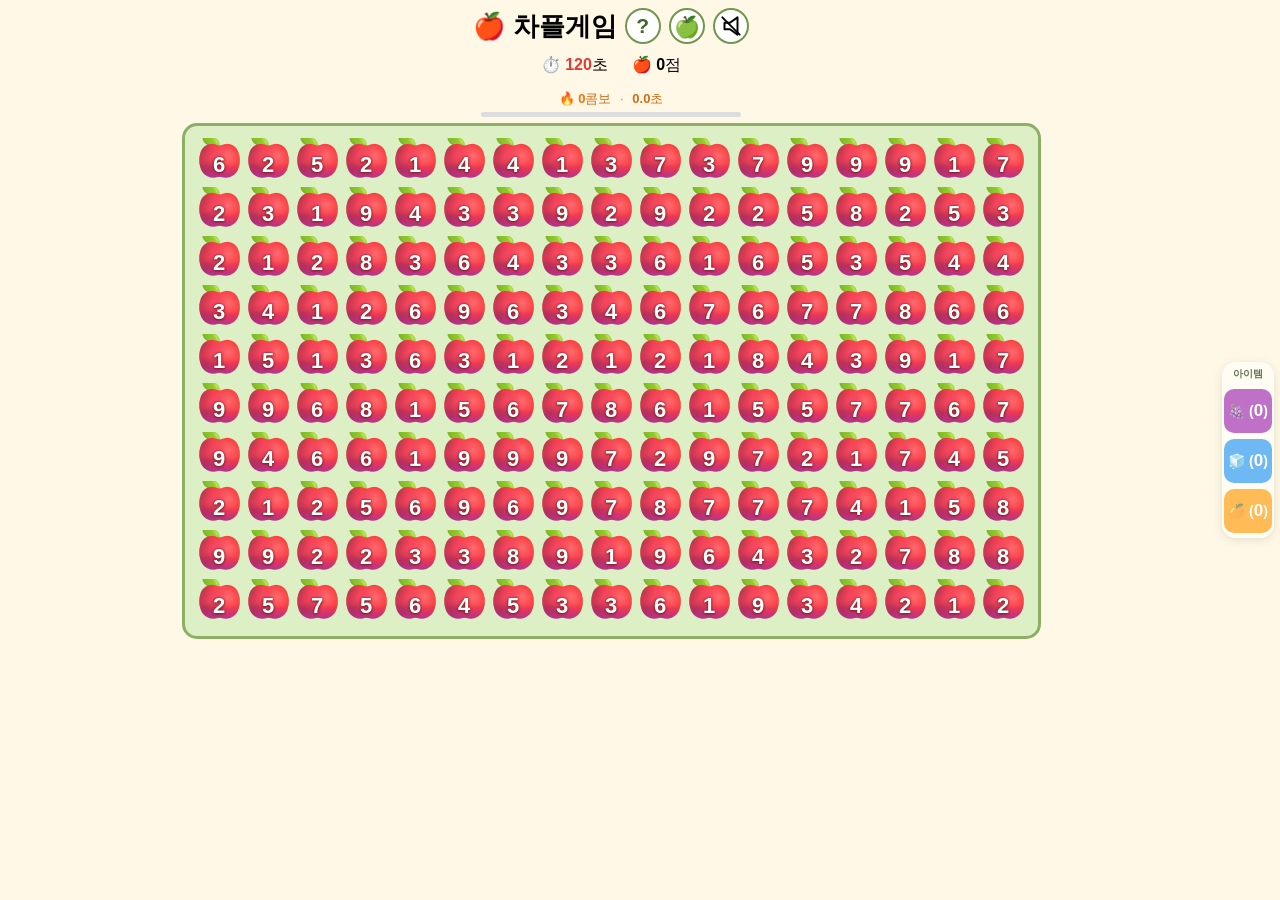
==== commit 483c96e9: "Add opt-in automatic augment choices and staged animated harvest chains" ====
--- a/index.html
+++ b/index.html
@@ -790,6 +790,8 @@
 @media(prefers-reduced-motion:reduce){.harvestSpark{display:none}}
 
 #augmentBar{flex-wrap:wrap}#bombChainToggle{font-size:11px;min-height:38px;}
+#augmentBar::after {content:attr(data-auto);font-size:11px;color:#537d36;}
+#autoAugmentEnable {margin-top:12px;padding:9px 18px;border:0;border-radius:18px;background:#367f46;color:white;font-weight:bold;cursor:pointer;}
 </style>
 </head>
 
@@ -3125,6 +3127,7 @@
  }
  }
  updateChainButton();
+ augBar.dataset.auto=autoAugment?"자동선택 중 · 아무 곳이나 눌러 해제":"";
  if(catalogDialog.open)renderCatalog();
  if(gameMode==='augment')document.getElementById('modeRule').textContent='✨ 차별적인 능력 · '+(aug.prism?AUGMENTS.find(a=>a.id===aug.prism).name:'합 10')+(has('reverse')?' · 목표 '+aug.target:'');
 }
@@ -3145,20 +3148,40 @@
  }
  return result;
 }
+let autoAugment=false,autoAugmentTimer=null,pendingAugment=null;
+function resetAutoAugment(){autoAugment=false;clearTimeout(autoAugmentTimer);autoAugmentTimer=null;pendingAugment=null;}
+function chooseAugment(a){
+ if(!pendingAugment||!playing)return;
+ const after=pendingAugment.after;pendingAugment=null;clearTimeout(autoAugmentTimer);autoAugmentTimer=null;
+ const paused=Date.now()-refillStarted;
+ if(lastSuccessTime)lastSuccessTime+=paused;
+ if(comboBoostActive)comboBoostEnd+=paused;if(itemBoostActive)itemBoostEnd+=paused;if(freezeActive)freezeEnd+=paused;if(hintActive)hintEnd+=paused;
+ aug.levels ||= {};aug.levels[a.id]=augmentLevel(a.id)+1;aug.owned.add(a.id);if(a.tier==='prism')aug.prism=a.id;
+ if(a.id==='money'){score=Math.max(score,50);aug.peak=Math.max(aug.peak,score);scoreText.textContent=formatScore(score);timerText.textContent='∞';}
+ aug.choosing=false;refilling=false;augDialog.close();markSpecial();renderAug();updateItems();after();scheduleBombChain();
+}
+function queueAutoAugment(){
+ clearTimeout(autoAugmentTimer);
+ autoAugmentTimer=setTimeout(()=>{autoAugmentTimer=null;if(autoAugment&&pendingAugment&&playing){const choices=pendingAugment.choices;chooseAugment(choices[Math.floor(Math.random()*choices.length)]);}},160);
+}
+function disableAutoAugment(e){
+ if(!autoAugment)return;
+ autoAugment=false;clearTimeout(autoAugmentTimer);autoAugmentTimer=null;
+ if(e){e.preventDefault();e.stopImmediatePropagation();cancelSelection();}
+ renderAug();
+ if(pendingAugment){augDialog.showModal();augDialog.querySelector('h2').focus();}
+}
+let consumeAutoClick=false;
+window.addEventListener('pointerdown',e=>{if(autoAugment){consumeAutoClick=true;disableAutoAugment(e);}else consumeAutoClick=false;},true);
+window.addEventListener('click',e=>{if(consumeAutoClick){consumeAutoClick=false;e.preventDefault();e.stopImmediatePropagation();return;}if(autoAugment)disableAutoAugment(e);},true);
 function offerAug(after=()=>{}){
  const choices=pickCandidates();if(!choices.length){after();return;}
  cancelSelection();aug.first=[];aug.taps=[];apples.forEach(a=>a.classList.remove('held'));
- aug.choosing=true;refilling=true;refillStarted=Date.now();updateItems();
- augDialog.innerHTML='<h2 tabindex="-1" autofocus>'+(aug.owned.size===0?'🌈 시작할 프리즘을 골라주세요':'✨ 능력을 골라주세요')+'</h2><p>한 판 동안 계속 유지돼요 · 선택 중 시간 정지</p><div class="augChoices"></div>';
- for(const a of choices){const b=document.createElement('button');b.className='augCard aug-'+a.tier;b.innerHTML='<small>'+tiers[a.tier]+(a.tier!=='prism'?(has(a.id)?' · ×'+augmentLevel(a.id)+' → ×'+(augmentLevel(a.id)+1):' · 중첩 가능'):'')+'</small><strong>'+a.name+'</strong><span>'+augmentDescription(a,a.tier==='prism'?1:augmentLevel(a.id)+1)+'</span>';b.onclick=()=>{
-   const paused=Date.now()-refillStarted;
-   if(lastSuccessTime)lastSuccessTime+=paused;
-   if(comboBoostActive)comboBoostEnd+=paused;if(itemBoostActive)itemBoostEnd+=paused;if(freezeActive)freezeEnd+=paused;if(hintActive)hintEnd+=paused;
-   aug.levels ||= {};aug.levels[a.id]=augmentLevel(a.id)+1;aug.owned.add(a.id);if(a.tier==='prism')aug.prism=a.id;
-   if(a.id==='money'){score=Math.max(score,50);aug.peak=Math.max(aug.peak,score);scoreText.textContent=formatScore(score);timerText.textContent='∞';}
-   aug.choosing=false;refilling=false;augDialog.close();markSpecial();renderAug();updateItems();after();
-  };augDialog.querySelector('.augChoices').append(b);}
- augDialog.showModal();augDialog.querySelector('h2').focus();
+ aug.choosing=true;refilling=true;refillStarted=Date.now();updateItems();pendingAugment={choices,after};
+ augDialog.innerHTML='<h2 tabindex="-1" autofocus>'+(aug.owned.size===0?'🌈 시작할 프리즘을 골라주세요':'✨ 능력을 골라주세요')+'</h2><p>한 판 동안 계속 유지돼요 · 선택 중 시간 정지</p><div class="augChoices"></div><button type="button" id="autoAugmentEnable">▶ 자동선택 켜기</button><p style="font-size:12px;margin:6px">후보 중 무작위 선택 · 아무 곳이나 누르면 해제</p>';
+ for(const a of choices){const b=document.createElement('button');b.className='augCard aug-'+a.tier;b.innerHTML='<small>'+tiers[a.tier]+(a.tier!=='prism'?(has(a.id)?' · ×'+augmentLevel(a.id)+' → ×'+(augmentLevel(a.id)+1):' · 중첩 가능'):'')+'</small><strong>'+a.name+'</strong><span>'+augmentDescription(a,a.tier==='prism'?1:augmentLevel(a.id)+1)+'</span>';b.onclick=()=>chooseAugment(a);augDialog.querySelector('.augChoices').append(b);}
+ augDialog.querySelector('#autoAugmentEnable').onclick=()=>{autoAugment=true;augDialog.close();renderAug();queueAutoAugment();};
+ if(autoAugment)queueAutoAugment();else{augDialog.showModal();augDialog.querySelector('h2').focus();}
 }
 // One scheduled wave at a time: no recursion depth or total-wave limit.
 let bombChainTimer=null;
@@ -3177,14 +3200,14 @@
  bombChainTimer=setTimeout(()=>{
   bombChainTimer=null;if(epoch!==bombChainEpoch||bombChainPaused||!playing||!has('detonator'))return;
   // Let the player select, inspect abilities, and choose rewards safely.
-  if(refilling||aug.choosing||catalogDialog.open||helpDialog.open||modeDialog.open||dragging||aug.first.length||aug.taps.length){scheduleBombChain();return;}
+  if(harvestBusy||refilling||aug.choosing||catalogDialog.open||helpDialog.open||modeDialog.open||dragging||aug.first.length||aug.taps.length){scheduleBombChain();return;}
   const bombs=apples.filter(a=>liveApple(a)&&a.dataset.bomb).slice(0,augmentLevel('detonator'));
   if(bombs.length)augSuccess(bombs,{automatic:true});
  },240);
 }
 
 const baseStart=startGame;
-startGame=function(){if(augDialog.open)augDialog.close();if(catalogDialog.open)catalogDialog.close();stopBombChain();bombChainPaused=false;aug=freshAug();document.getElementById("augmentBurst")?.replaceChildren();baseStart();renderAug();if(gameMode==='augment')offerAug();};
+startGame=function(){resetAutoAugment();cancelHarvestMotion();if(augDialog.open)augDialog.close();if(catalogDialog.open)catalogDialog.close();stopBombChain();bombChainPaused=false;aug=freshAug();document.getElementById("augmentBurst")?.replaceChildren();baseStart();renderAug();if(gameMode==='augment')offerAug();};
 const baseRecordKey=recordKey;
 recordKey=function(){return gameMode==='augment'?'chapple-best-score-augment':baseRecordKey();};
 const baseValid=isValidSum;
@@ -3223,7 +3246,7 @@
  timerText.textContent=has('money')?'∞':timeLeft;
  },1000);};
 const baseEnd=endGame;
-endGame=function(){if(has('money')&&score<=0){score=aug.peak;timeLeft=0;}baseEnd();if(!playing)stopBombChain();};
+endGame=function(){if(has('money')&&score<=0){score=aug.peak;timeLeft=0;}baseEnd();if(!playing){stopBombChain();resetAutoAugment();cancelHarvestMotion();augDialog.close();renderAug();}};
 // Additional destruction is resolved once per successful player selection.
 // Sets prevent double scoring, while bomb queues are bounded by board size.
 // Additional destruction is resolved once per successful player selection.
@@ -3241,15 +3264,15 @@
 function shuffled(items){const list=[...items];for(let i=list.length-1;i>0;i--){const j=Math.floor(Math.random()*(i+1));[list[i],list[j]]=[list[j],list[i]];}return list;}
 function adjacent(a){const r=+a.dataset.row,c=+a.dataset.col;return [[r-1,c],[r+1,c],[r,c-1],[r,c+1]].filter(([y,x])=>y>=0&&y<ROWS&&x>=0&&x<COLS).map(([y,x])=>apples[y*COLS+x]);}
 function resolveAugmentHarvest(original,automatic=false){
- const selected=new Set(original),events=new Set();const first=original[0],r=+first.dataset.row,c=+first.dataset.col,value=+first.dataset.value;
+ const selected=new Set(original),events=new Set(),origins=new Map();const first=original[0],r=+first.dataset.row,c=+first.dataset.col,value=+first.dataset.value;
  aug.progress ||= {};
  if(!automatic)for(const a of AUGMENTS)if(has(a.id)&&a.tier!=='prism')aug.progress[a.id]=(aug.progress[a.id]||0)+1;
  const due=(id,n)=>!automatic&&has(id)&&aug.progress[id]%n===0,level=augmentLevel;
  const remaining=()=>apples.filter(a=>liveApple(a)&&!selected.has(a));
- function add(id,list){let changed=false;for(const a of list)if(liveApple(a)&&!selected.has(a)){selected.add(a);changed=true;}if(changed)events.add(id);}
+ function add(id,list,source=first){let changed=false;for(const a of list)if(liveApple(a)&&!selected.has(a)){selected.add(a);origins.set(a,source);changed=true;}if(changed)events.add(id);}
  const random=(id,n)=>add(id,shuffled(remaining()).slice(0,n));
  const nearest=(id,n,row=r,col=c)=>add(id,remaining().sort((a,b)=>(Math.abs(+a.dataset.row-row)+Math.abs(+a.dataset.col-col))-(Math.abs(+b.dataset.row-row)+Math.abs(+b.dataset.col-col))).slice(0,n));
- const area=(id,row,col,radius)=>add(id,remaining().filter(a=>Math.abs(+a.dataset.row-row)<=radius&&Math.abs(+a.dataset.col-col)<=radius));
+ const area=(id,row,col,radius,source=first)=>add(id,remaining().filter(a=>Math.abs(+a.dataset.row-row)<=radius&&Math.abs(+a.dataset.col-col)<=radius),source);
  if(!automatic){
  if(has('chain'))add('chain',original.flatMap(adjacent));
  if(has('scatter'))random('scatter',level('scatter'));
@@ -3275,14 +3298,14 @@
  if(has('domino'))random('domino',3*level('domino'));
  }
  const detonated=new Set();
- function detonate(){for(const a of selected)if(a.dataset.bomb&&!detonated.has(a)){detonated.add(a);area('bombs',+a.dataset.row,+a.dataset.col,Math.max(Number(a.dataset.bomb),level('bombs')));events.add('bombs');}}
+ function detonate(){for(const a of selected)if(a.dataset.bomb&&!detonated.has(a)){detonated.add(a);area('bombs',+a.dataset.row,+a.dataset.col,Math.max(Number(a.dataset.bomb),level('bombs')),a);events.add('bombs');}}
  detonate();
  if(has('domino')){const extras=[...selected].filter(a=>!original.includes(a));add('domino',extras.flatMap(adjacent));detonate();}
  let bonus=0,freezeSeconds=0;
  for(const a of selected){bonus+=Number(a.dataset.goldBonus)||0;if(a.dataset.frost){freezeSeconds+=Number(a.dataset.frost);events.add('timeCrystal');}}
  if(due('icePulse',5)){freezeSeconds+=2*level('icePulse');events.add('icePulse');}
  if(due('glacier',8)){freezeSeconds+=6*level('glacier');events.add('glacier');}
- return {selected:[...selected],bonus,freezeSeconds,events,due,automatic,bombCount:detonated.size,scoreFactor:due('supernova',12)?level('supernova'):1};
+ return {selected:[...selected],origins,bonus,freezeSeconds,events,due,automatic,bombCount:detonated.size,scoreFactor:due('supernova',12)?level('supernova'):1};
 }
 function freezeFor(seconds){if(!seconds)return;const now=Date.now();freezeEnd=Math.max(now,freezeActive?freezeEnd:now)+seconds*1000;freezeActive=true;document.body.classList.add('freeze');}
 function plantTrait(key,value,count){
@@ -3334,14 +3357,34 @@
  if(names.length){const toast=document.createElement('div');toast.className='augmentToast '+tier;toast.textContent=names.slice(0,2).join(' + ')+(names.length>2?' 외 '+(names.length-2)+'개':'')+(extra.length?' · 추가 '+extra.length+'개!':'');layer.append(toast);toast.animate([{opacity:0,transform:'translate(-50%,6px)'},{opacity:1,transform:'translate(-50%,0)',offset:.15},{opacity:1,offset:.8},{opacity:0}],{duration:1300}).finished.then(()=>toast.remove()).catch(()=>{});}
  aug.lastEffects={names,extra:extra.length};
 }
-function augSuccess(input,{automatic=false}={}){
- const original=[...new Set(input)].filter(liveApple);if(!original.length||!playing||refilling)return;
+let harvestBusy=false,harvestEpoch=0;
+const harvestAnimations=new Set();
+function cancelHarvestMotion(){harvestEpoch++;harvestBusy=false;for(const a of harvestAnimations)a.cancel();harvestAnimations.clear();document.querySelectorAll('.harvestFlight').forEach(a=>a.remove());}
+window.addEventListener('pointerdown',e=>{if(harvestBusy&&e.target.closest('#game')){e.preventDefault();e.stopImmediatePropagation();}},true);
+async function animateAugmentHarvest(original,effect){
+ const epoch=harvestEpoch;harvestBusy=true;
+ const wrap=document.getElementById('gameWrapper'),bounds=wrap.getBoundingClientRect(),arrivals=new Map(original.map(a=>[a,0]));
+ const tasks=effect.selected.map((apple,i)=>{
+  const source=effect.origins.get(apple)||original[0],origin=source.getBoundingClientRect(),ox=origin.left+origin.width/2,oy=origin.top+origin.height/2;
+  const rect=apple.getBoundingClientRect(),dx=rect.left+rect.width/2-ox,dy=rect.top+rect.height/2-oy;
+  const extra=!original.includes(apple),distance=Math.hypot(dx,dy)/Math.max(1,rect.width);
+  const delay=extra?Math.min(800,(arrivals.get(source)||0)+120+distance*30):0;arrivals.set(apple,delay);
+  if(apple.dataset.bomb){const ring=document.createElement("span");ring.className="harvestFlight";ring.style.cssText="position:absolute;pointer-events:none;z-index:9;border:3px solid #ffae39;border-radius:50%;left:"+(rect.left-bounds.left)+"px;top:"+(rect.top-bounds.top)+"px;width:"+rect.width+"px;height:"+rect.height+"px";wrap.append(ring);const pulse=ring.animate([{transform:"scale(.4)",opacity:0},{transform:"scale(1)",opacity:1,offset:.15},{transform:"scale(3)",opacity:0}],{delay,duration:350});harvestAnimations.add(pulse);pulse.finished.catch(()=>{}).finally(()=>{harvestAnimations.delete(pulse);ring.remove();});}
+  if(extra){const spark=document.createElement('span');spark.className='harvestFlight';spark.textContent=effect.bombCount?'✹':'✦';spark.style.cssText='position:absolute;pointer-events:none;z-index:9;color:#ffb629;font-size:22px;left:'+(ox-bounds.left-11)+'px;top:'+(oy-bounds.top-11)+'px';wrap.append(spark);const flight=spark.animate([{transform:'translate(0,0) scale(.4)',opacity:1},{transform:'translate('+dx+'px,'+dy+'px) scale(1.2)',opacity:1}],{duration:delay});harvestAnimations.add(flight);flight.finished.catch(()=>{}).finally(()=>{harvestAnimations.delete(flight);spark.remove();});}
+  const motion=apple.animate([{transform:'scale(1)',opacity:1,filter:'brightness(1)'},{transform:'scale(1.2)',opacity:1,filter:'brightness(1.8)',offset:.35},{transform:'scale(.15)',opacity:0,filter:'brightness(1.2)'}],{delay,duration:220,fill:'forwards'});
+  harvestAnimations.add(motion);
+  return motion.finished.then(()=>{if(epoch===harvestEpoch&&playing){apple.classList.remove('selected','held','hint');apple.classList.add('removed');clearAppleTraits(apple);}}).catch(()=>{}).finally(()=>{harvestAnimations.delete(motion);motion.cancel();});
+ });
+ await Promise.all(tasks);if(epoch!==harvestEpoch||!playing)return false;harvestBusy=false;return true;
+}
+async function augSuccess(input,{automatic=false}={}){
+ const original=[...new Set(input)].filter(liveApple);if(!original.length||!playing||refilling||harvestBusy)return;
  const now=Date.now();if(!automatic){combo=lastSuccessTime&&now-lastSuccessTime<=getComboLimit()?combo+1:1;lastSuccessTime=now;comboText.textContent=combo;}
- const effect=resolveAugmentHarvest(original,automatic),selected=effect.selected;
+ const effect=resolveAugmentHarvest(original,automatic),selected=effect.selected,harvestMultiplier=getMultiplier();
  // Capture effects at original positions, before gravity/rain reuses cells.
+ if(!await animateAugmentHarvest(original,effect))return;
  showAugmentBurst(original,selected,effect.events);
- for(const a of selected){a.classList.remove('selected','held','hint');a.classList.add('removed');clearAppleTraits(a);}
- const earned=(selected.length+effect.bonus)*getMultiplier()*effect.scoreFactor;score+=earned;recordHarvest(selected.length,automatic);aug.peak=Math.max(aug.peak,score);scoreText.textContent=formatScore(score);if(!automatic)aug.success++;aug.removed+=selected.length;
+ const earned=(selected.length+effect.bonus)*harvestMultiplier*effect.scoreFactor;score+=earned;recordHarvest(selected.length,automatic);aug.peak=Math.max(aug.peak,score);scoreText.textContent=formatScore(score);if(!automatic)aug.success++;aug.removed+=selected.length;
  if(!automatic&&has('train'))timeLeft++;
  if(!automatic&&combo%10===0)activateComboBoost();
  const gifts=[];while(score>=nextTimeBonus){nextTimeBonus+=100;if(!has('money'))timeLeft+=20;gifts.push(giveReward());}
@@ -3398,6 +3441,7 @@
  if(has('glacier')&&freezeActive&&lastSuccessTime)lastSuccessTime+=delta;
 },20);
 bestScore=readBestScore();startGame();updateRecord();
+
 
 
 // Session-only results; saved high scores and inventory keep their existing keys.
